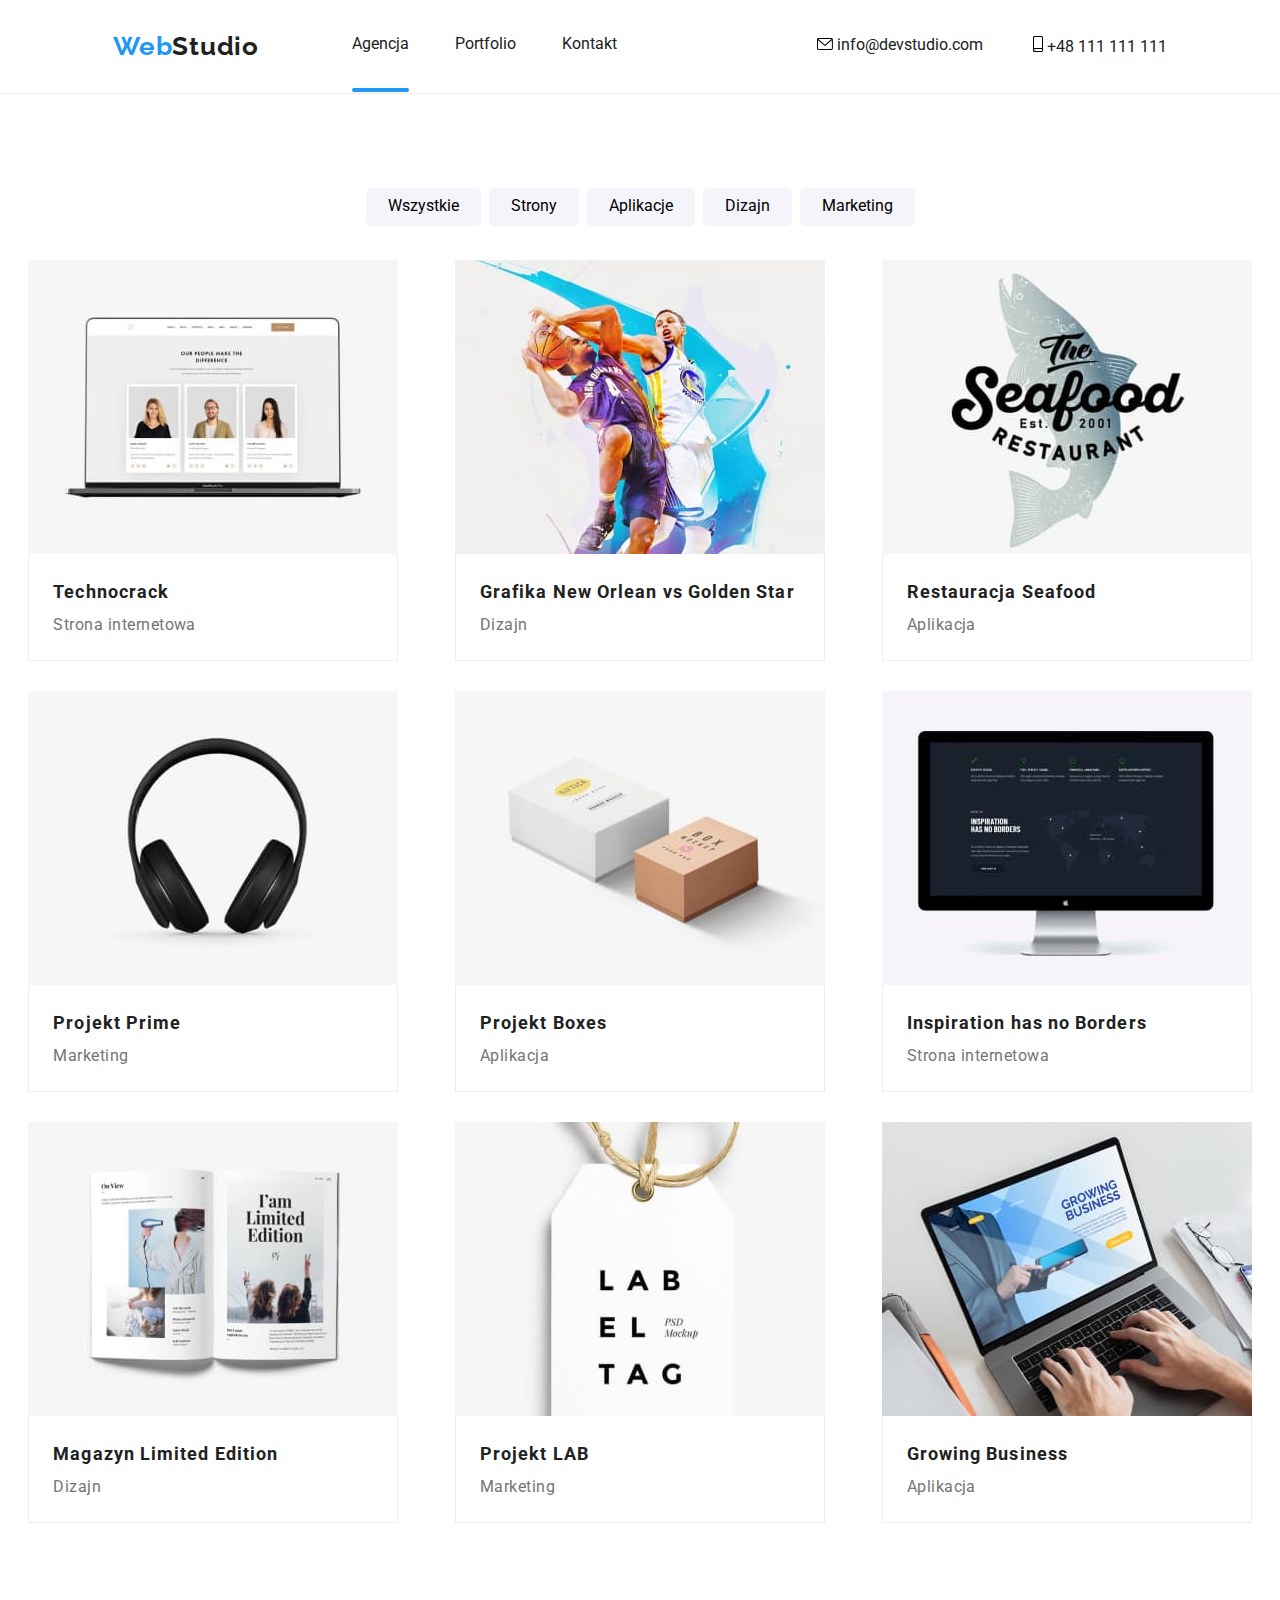
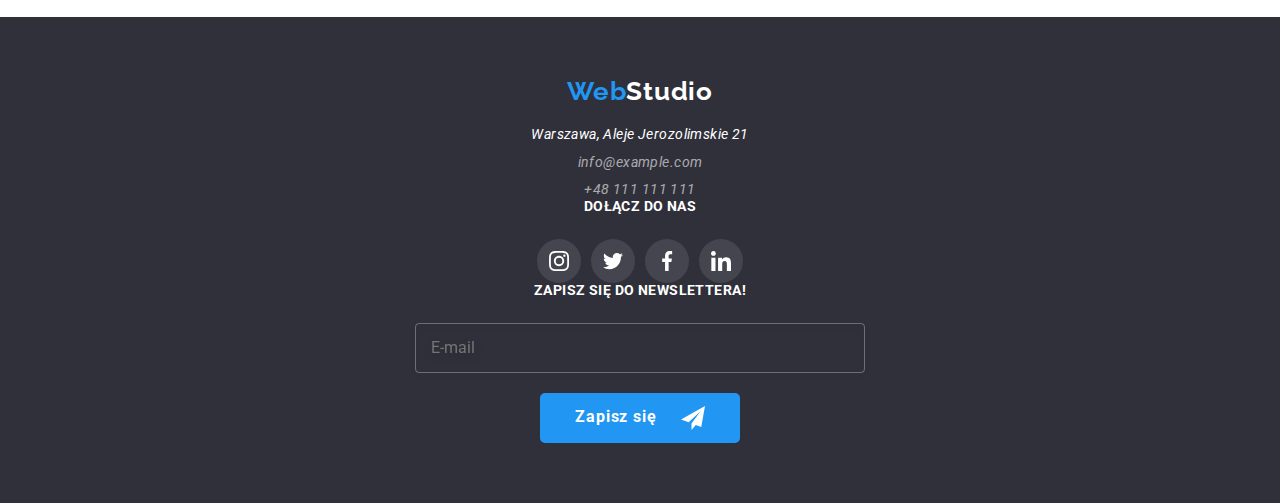
==== portfolio.html @ 055e0a2e "1" ====
<!DOCTYPE html>
<html lang="en">
  <head>
    <meta charset="UTF-8" />
    <meta http-equiv="X-UA-Compatible" content="IE=edge" />
    <meta name="viewport" content="width=device-width, initial-scale=1.0" />
    <title>Studio</title>
    <link
      rel="stylesheet"
      href="https://cdnjs.cloudflare.com/ajax/libs/modern-normalize/1.0.0/modern-normalize.min.css"
    />
    <link rel="stylesheet" href="css/main.min.css" />
    <link rel="preconnect" href="https://fonts.googleapis.com" />
    <link rel="preconnect" href="https://fonts.gstatic.com" crossorigin />
    <link
      href="https://fonts.googleapis.com/css2?family=Raleway:wght@700&family=Roboto:wght@400;500;700;900&display=swap"
      rel="stylesheet"
    />
  </head>

  <body class="body">
    <header class="header header--border">
      <div class="header__div">
        <div class="header__logo-div">
          <a href="index.html" class="logo">
            <span class="logo--blue">Web</span><span class="logo--black">Studio</span></a
          >
        </div>
        <svg alt="mobile menu" class="header__menu menu--hover">
          <use href="./images/icons.svg#icon-menu"></use>
        </svg>
        <nav class="nav-header">
          <ul class="nav-header__list list">
            <li class="nav-header__list-point">
              <a href="index.html" class="link--hover link active">Agencja</a>
            </li>
            <li class="nav-header__list-point">
              <a href="portfolio.html" class="link--hover link active--choose">Portfolio</a>
            </li>
            <li class="nav-header__list-point">
              <a href="#kontakt" class="link--hover link active--choose">Kontakt</a>
            </li>
          </ul>
        </nav>
        <ul class="header__contact list">
          <li>
            <a href="mailto:info@devstudio.com" class="link--hover link header__mail"
              ><svg class="header__mail-svg" alt="mail icon">
                <use href="./images/icons.svg#icon-mail"></use>
              </svg>
              info@devstudio.com</a
            >
          </li>

          <li>
            <a href="tel:+48111111111" class="link--hover link header__tel"
              ><svg class="header__tel-svg" alt="phone icon">
                <use href="./images/icons.svg#icon-phone"></use>
              </svg>
              +48 111 111 111</a
            >
          </li>
        </ul>
      </div>
    </header>

    <main class="main">
      <section class="section container portfolio">
        <ul class="portfolio__buttons list">
          <li class="portfolio__buttons-list">
            <button type="button" class="portfolio__btn link btn-all">Wszystkie</button>
          </li>
          <li class="portfolio__buttons-list">
            <button type="button" class="portfolio__btn link btn-pages">Strony</button>
          </li>
          <li class="portfolio__buttons-list">
            <button type="button" class="portfolio__btn link btn-app">Aplikacje</button>
          </li>
          <li class="portfolio__buttons-list">
            <button type="button" class="portfolio__btn link btn-design">Dizajn</button>
          </li>
          <li class="portfolio__buttons-list">
            <button type="button" class="portfolio__btn link btn-marketing">Marketing</button>
          </li>
        </ul>

        <ul class="product list">
          <li class="product__list">
            <figure class="product__fig">
              <ul class="product__fig-list list">
                <li>
                  <div class="hidden-box">
                    <img
                      src="images/portfolio/mockup.jpg"
                      alt="mockup strony internetowej"
                      width="370"
                      height="294"
                    />
                    <p class="overlay">
                      Technocrack jest popularną platformą wykorzystywaną do rozpowszechniania
                      koronawirusa. Firmy wykorzystują tę platformę do celów szpiegowskich i ataków
                      na niezabezpieczone serwery konkurencji
                    </p>
                  </div>
                </li>

                <figcaption class="product__figcap">
                  <li class="product__img-title">
                    <h3 class="product__title">Technocrack</h3>
                  </li>
                  <li class="product__img-text">Strona internetowa</li>
                </figcaption>
              </ul>
            </figure>
          </li>
          <li class="product__list">
            <figure class="product__fig">
              <ul class="product__fig-list list">
                <li>
                  <div class="hidden-box">
                    <img
                      src="images/portfolio/basketball.jpg"
                      alt="dwóch zawodników grających w koszykówkę"
                      width="370"
                      height="294"
                    />
                    <p class="overlay">
                      Technocrack jest popularną platformą wykorzystywaną do rozpowszechniania
                      koronawirusa. Firmy wykorzystują tę platformę do celów szpiegowskich i ataków
                      na niezabezpieczone serwery konkurencji
                    </p>
                  </div>
                </li>
                <figcaption class="product__figcap">
                  <li class="product__img-title">
                    <h3 class="product__title">Grafika New Orlean vs Golden Star</h3>
                  </li>
                  <li class="product__img-text">Dizajn</li>
                </figcaption>
              </ul>
            </figure>
          </li>
          <li class="product__list">
            <figure class="product__fig">
              <ul class="product__fig-list list">
                <li>
                  <div class="hidden-box">
                    <img
                      src="images/portfolio/seafood.jpg"
                      alt="logo aplikacji seafood"
                      width="370"
                      height="294"
                    />
                    <p class="overlay">
                      Technocrack jest popularną platformą wykorzystywaną do rozpowszechniania
                      koronawirusa. Firmy wykorzystują tę platformę do celów szpiegowskich i ataków
                      na niezabezpieczone serwery konkurencji
                    </p>
                  </div>
                </li>
                <figcaption class="product__figcap">
                  <li class="product__img-title">
                    <h3 class="product__title">Restauracja Seafood</h3>
                  </li>
                  <li class="product__img-text">Aplikacja</li>
                </figcaption>
              </ul>
            </figure>
          </li>
          <li class="product__list">
            <figure class="product__fig">
              <ul class="product__fig-list list">
                <li>
                  <div class="hidden-box">
                    <img
                      src="images/portfolio/hedphones.jpg"
                      alt="słuchawki nauszne"
                      width="370"
                      height="294"
                    />
                    <p class="overlay">
                      Technocrack jest popularną platformą wykorzystywaną do rozpowszechniania
                      koronawirusa. Firmy wykorzystują tę platformę do celów szpiegowskich i ataków
                      na niezabezpieczone serwery konkurencji
                    </p>
                  </div>
                </li>
                <figcaption class="product__figcap">
                  <li class="product__img-title">
                    <h3 class="product__title">Projekt Prime</h3>
                  </li>
                  <li class="product__img-text">Marketing</li>
                </figcaption>
              </ul>
            </figure>
          </li>
          <li class="product__list">
            <figure class="product__fig">
              <ul class="product__fig-list list">
                <li>
                  <div class="hidden-box">
                    <img
                      src="images/portfolio/boxes.jpg"
                      alt="dwa pudełka"
                      width="370"
                      height="294"
                    />
                    <p class="overlay">
                      Technocrack jest popularną platformą wykorzystywaną do rozpowszechniania
                      koronawirusa. Firmy wykorzystują tę platformę do celów szpiegowskich i ataków
                      na niezabezpieczone serwery konkurencji
                    </p>
                  </div>
                </li>
                <figcaption class="product__figcap">
                  <li class="product__img-title">
                    <h3 class="product__title">Projekt Boxes</h3>
                  </li>
                  <li class="product__img-text">Aplikacja</li>
                </figcaption>
              </ul>
            </figure>
          </li>
          <li class="product__list">
            <figure class="product__fig">
              <ul class="product__fig-list list">
                <li>
                  <div class="hidden-box">
                    <img src="images/portfolio/screen.jpg" alt="monitor" width="370" height="294" />
                    <p class="overlay">
                      Technocrack jest popularną platformą wykorzystywaną do rozpowszechniania
                      koronawirusa. Firmy wykorzystują tę platformę do celów szpiegowskich i ataków
                      na niezabezpieczone serwery konkurencji
                    </p>
                  </div>
                </li>
                <figcaption class="product__figcap">
                  <li class="product__img-title">
                    <h3 class="product__title">Inspiration has no Borders</h3>
                  </li>
                  <li class="product__img-text">Strona internetowa</li>
                </figcaption>
              </ul>
            </figure>
          </li>
          <li class="product__list">
            <figure class="product__fig">
              <ul class="product__fig-list list">
                <li>
                  <div class="hidden-box">
                    <img
                      src="images/portfolio/paper.jpg"
                      alt="otwarta kolorowa gazeta"
                      width="370"
                      height="294"
                    />
                    <p class="overlay">
                      Technocrack jest popularną platformą wykorzystywaną do rozpowszechniania
                      koronawirusa. Firmy wykorzystują tę platformę do celów szpiegowskich i ataków
                      na niezabezpieczone serwery konkurencji
                    </p>
                  </div>
                </li>
                <figcaption class="product__figcap">
                  <li class="product__img-title">
                    <h3 class="product__title">Magazyn Limited Edition</h3>
                  </li>
                  <li class="product__img-text">Dizajn</li>
                </figcaption>
              </ul>
            </figure>
          </li>
          <li class="product__list">
            <figure class="product__fig">
              <ul class="product__fig-list list">
                <li class="product__img-title">
                  <div class="hidden-box">
                    <img
                      src="images/portfolio/label.jpg"
                      alt="metka luksusowej odzieży"
                      width="370"
                      height="294"
                    />
                    <p class="overlay">
                      Technocrack jest popularną platformą wykorzystywaną do rozpowszechniania
                      koronawirusa. Firmy wykorzystują tę platformę do celów szpiegowskich i ataków
                      na niezabezpieczone serwery konkurencji
                    </p>
                  </div>
                </li>
                <figcaption class="product__figcap">
                  <li class="product__img-title">
                    <h3 class="product__title">Projekt LAB</h3>
                  </li>
                  <li class="product__img-text">Marketing</li>
                </figcaption>
              </ul>
            </figure>
          </li>
          <li class="product__list">
            <figure class="product__fig">
              <ul class="product__fig-list list">
                <li>
                  <div class="hidden-box">
                    <img
                      src="images/portfolio/laptop.jpg"
                      alt="działający laptop"
                      width="370"
                      height="294"
                    />
                    <p class="overlay">
                      Technocrack jest popularną platformą wykorzystywaną do rozpowszechniania
                      koronawirusa. Firmy wykorzystują tę platformę do celów szpiegowskich i ataków
                      na niezabezpieczone serwery konkurencji
                    </p>
                  </div>
                </li>
                <figcaption class="product__figcap">
                  <li class="product__img-title">
                    <h3 class="product__title">Growing Business</h3>
                  </li>
                  <li class="product__img-text">Aplikacja</li>
                </figcaption>
              </ul>
            </figure>
          </li>
        </ul>
      </section>
    </main>
    <footer class="footer">
      <div class="container">
        <ul class="list footer__flex">
          <li>
            <a href="index.html" class="logo"
              ><span class="logo--blue">Web</span><span class="logo--white">Studio</span></a
            >

            <address class="address">
              <ul class="address__list list">
                <li class="address__list-point">
                  <a
                    href="https://goo.gl/maps/sYoEFAyqpLNGCCFF7"
                    class="address--color-main address--font link--hover link"
                    >Warszawa, Aleje Jerozolimskie 21</a
                  >
                </li>
                <li class="address__list-point">
                  <a
                    href="mailto:info@example.com"
                    class="address--color-second address--font link--hover link"
                    >info@example.com</a
                  >
                </li>
                <li class="address__list-point">
                  <a
                    href="tel:+48111111111"
                    class="address--color-second address--font link--hover link"
                    >+48 111 111 111</a
                  >
                </li>
              </ul>
            </address>
          </li>
          <li>
            <div class="footer__social-media">
              <h3 class="footer--headers">Dołącz do nas</h3>
              <ul class="footer-social list">
                <li clas="footer-social__list link">
                  <a class="social-link social-link--footer" href="#">
                    <svg class="social-link__icon" alt="Instagram icon" width="20" height="20">
                      <use href="./images/icons.svg#icon-instagram"></use>
                    </svg>
                  </a>
                </li>
                <li clas="footer-social__list link">
                  <a class="social-link social-link--footer" href="#">
                    <svg class="social-link__icon" alt="Twitter icon" width="20" height="20">
                      <use href="./images/icons.svg#icon-twitter"></use>
                    </svg>
                  </a>
                </li>
                <li clas="footer-social__list link">
                  <a class="social-link social-link--footer" href="#">
                    <svg class="social-link__icon" alt="Facebook icon" width="20" height="20">
                      <use href="./images/icons.svg#icon-facebook"></use>
                    </svg>
                  </a>
                </li>
                <li clas="footer-social__list link">
                  <a class="social-link social-link--footer" href="#">
                    <svg class="social-link__icon" alt="LinkedIn icon" width="20" height="20">
                      <use href="./images/icons.svg#icon-linkedin"></use>
                    </svg>
                  </a>
                </li>
              </ul>
            </div>
          </li>
          <li class="footer__form">
            <h2 class="footer--headers">Zapisz się do newslettera!</h2>
            <form action="#" class="footer-form">
              <span class="footer-form__span">
                <label for=""
                  ><input
                    type="text"
                    class="footer-form__textbox"
                    name="email"
                    placeholder="E-mail"
                /></label>
                <button type="submit" class="btn-primary btn-primary--form">
                  Zapisz się
                  <svg class="footer-form__svg">
                    <use href="./images/icons.svg#icon-plane"></use>
                  </svg>
                </button>
              </span>
            </form>
          </li>
        </ul>
      </div>
    </footer>
  </body>
</html>
---- css/main.min.css ----
.visually-hidden{-moz-appearance:none;-webkit-appearance:none;appearance:none}.social-link{display:flex;align-items:center;justify-content:center;width:44px;height:44px;border-radius:50%;transition-property:background;transition-duration:250ms;transition-timing-function:cubic-bezier(0.4, 0, 0.2, 1);transition-delay:0}.social-link--footer:hover,.social-link--footer:focus{background:var(--main-color);transform:background}.social-link--footer{background:rgba(255,255,255,0.1);fill:var(--transparent-fill)}.backdrop{position:fixed;background-color:rgba(0,0,0,0.2);left:0;top:0;width:100%;height:100%;transition:opacity 250ms cubic-bezier(0.4, 0, 0.2, 1)}.is-hidden{opacity:0;pointer-events:none}.backdrop-menu{display:flex;flex-direction:column;justify-content:space-between;z-index:1;position:fixed;left:0;top:0;width:100%;height:100%;background-color:var(--transparent-fill);padding:48px 40px;padding-right:17.291vw;transition:opacity 250ms cubic-bezier(0.4, 0, 0.2, 1)}.modal{position:absolute;background-color:var(--transparent-fill);box-shadow:0px 1px 3px rgba(0,0,0,0.12),0px 1px 1px rgba(0,0,0,0.14),0px 2px 1px rgba(0,0,0,0.2);border-radius:4px;width:528px;min-height:581px;top:50%;left:50%;transform:translate(-50%, -50%);padding:40px}.modal--title{font-weight:700;font-size:20px;line-height:1.15;text-align:center;letter-spacing:0.03em;color:var(--secondary-color);margin-bottom:12px}.form{margin-top:12px}.form__input{font-size:12px;line-height:1.167;letter-spacing:0.01em;color:var(--background-color);margin-bottom:10px}.form__input-last{font-size:12px;line-height:1.167;letter-spacing:0.01em;color:var(--background-color)}.form__input-bar{display:block;position:relative;margin-top:4px;margin-bottom:10px;height:40px}.form__input-area{width:100%;height:40px;padding-left:35px;border:1px solid rgba(33,33,33,0.2);border-radius:4px;transition:border-color 250ms cubic-bezier(0.4, 0, 0.2, 1)}.form__svg{position:absolute;left:12px;top:50%;transform:translateY(-50%);transition:fill 250ms cubic-bezier(0.4, 0, 0.2, 1);fill:var(--secondary-color)}.form__textarea{display:block;position:relative;margin-top:4px;margin-bottom:10px}.form__textarea-bar{resize:none;width:100%;height:120px;border:1px solid rgba(33,33,33,0.2);border-radius:4px;transition:border-color 250ms cubic-bezier(0.4, 0, 0.2, 1);padding:12px 16px;color:var(--secondary-color)}.form__textarea-bar:placeholder-shown{font-size:12px;line-height:1.167;letter-spacing:0.01em;color:rgba(117,117,117,0.5)}.form__input-area:focus,.form__textarea-bar:focus{border-color:var(--main-color);outline:none}.form__input-area:focus+.form__svg{fill:var(--main-color)}.form__policy-link{display:inline-block;margin-left:3px;margin-right:3px;color:var(--main-color)}.form__policy-text::before{display:inline-block;content:"";background-image:url("data:image/svg+xml;charset=utf8,%3Csvg width='16' height='16' viewBox='0 0 16 16' fill='none' xmlns='http://www.w3.org/2000/svg'%3E%3Cpath d='M14.2222 1.66667V13.3333H1.77778V1.66667H14.2222ZM14.2222 0H1.77778C0.8 0 0 0.75 0 1.66667V13.3333C0 14.25 0.8 15 1.77778 15H14.2222C15.2 15 16 14.25 16 13.3333V1.66667C16 0.75 15.2 0 14.2222 0Z' fill='%23212121'/%3E%3C/svg%3E");width:16px;height:16px;margin-right:8px;transition:opacity 250ms cubic-bezier(0.4, 0, 0.2, 1);opacity:0.85}.form__policy-check:checked+.form__policy-text::before{background-image:url("data:image/svg+xml;charset=utf8,%3Csvg width='16' height='16' viewBox='0 0 16 16' fill='none' xmlns='http://www.w3.org/2000/svg'%3E%3Crect width='16' height='16' rx='2' fill='%232196F3'/%3E%3Cpath d='M3.95703 7.75166L3.88825 7.68604L3.81923 7.75141L2.93123 8.59258L2.85486 8.66492L2.93097 8.73753L6.42671 12.0724L6.49574 12.1382L6.56476 12.0724L14.069 4.91352L14.1449 4.84116L14.069 4.76881L13.1873 3.92764L13.1183 3.86183L13.0493 3.92761L6.49577 10.1735L3.95703 7.75166Z' fill='white' stroke='white' stroke-width='0.2'/%3E%3C/svg%3E");opacity:1}.form__policy-text{display:flex;justify-content:center;align-items:center;font-size:14px;line-height:1.71;letter-spacing:0.03em;color:var(--background-color);margin-bottom:30px}.btn-primary{width:200px;height:50px;background-color:var(--main-color);font-weight:700;font-size:16px;letter-spacing:0.06em;cursor:pointer;color:var(--transparent-fill);border-radius:5px;border:none;display:block}.btn-primary--submit{margin:0 auto}.btn-primary--form{display:flex;align-items:center;justify-content:center}.btn-primary:hover,.btn-primary:focus{background-color:#0286f1}.portfolio__btn{height:38px;background-color:var(--btn-background);border-radius:5px;cursor:pointer;border:none;padding:6px 22px;transition-property:color, background-color, box-shadow;transition-duration:250ms;transition-timing-function:cubic-bezier(0.4, 0, 0.2, 1);transition-delay:0}.portfolio__btn:hover,.portfolio__btn:focus{background-color:var(--main-color);color:var(--transparent-fill);box-shadow:0px 3px 1px rgba(0,0,0,0.1),0px 1px 2px rgba(0,0,0,0.08),0px 2px 2px rgba(0,0,0,0.12);font-weight:bold;transform:color, background-color, box-shadow}.close-btn{position:absolute;width:30px;height:30px;padding:5px;top:8px;right:8px;border:1px solid rgba(0,0,0,0.1);border-radius:50%;cursor:pointer;background-color:var(--transparent-fill)}.portfolio__buttons{display:flex;justify-content:center;align-items:center;padding-bottom:34px}.portfolio__buttons-list:not(:last-child){margin-right:8px}:root{--main-color: #2196f3;--secondary-color: #212121;--background-color: #757575;--footer-background: #2f303a;--transparent-fill: #ffffff;--btn-background: #f5f4fa;--portfolio-frames: #eeeeee;--header-border: #ECECEC;--svg-color: #afb1b8;--gradient: rgba(47, 48, 58, 0.4);--logo-font: 'Raleway';--body-font: 'Roboto'}body{font-family:var(--body-font);font-style:normal;color:var(--background-color);max-width:1600;margin:0 auto}h1,h2,h3,h4,h5,h6,ul,ol,p{margin:0;padding:0}img{display:block;max-width:100%;height:auto}.list{list-style:none}.container{width:100%;padding:0px 15px;margin-right:auto;margin-left:auto}@media screen and (min-width: 480px) and (max-width: 768px){.container{min-width:480px}.section{padding:60px 0px}}@media screen and (min-width: 768px){.container{min-width:768px}}@media screen and (min-width: 1200px){.container{min-width:1200px;padding:0px 215px}.section{padding:94px 0px}}.logo{text-decoration:none}.logo--blue,.logo--black,.logo--white{font-family:var(--logo-font);font-weight:700;font-size:24px;line-height:1.1;letter-spacing:0.03em}.logo--blue{color:var(--main-color)}.logo--black{color:var(--secondary-color)}.logo--white{color:var(--transparent-fill)}@media screen and (min-width: 1200px){.logo{text-decoration:none}.logo--blue,.logo--black,.logo--white{font-size:26px}}.header{padding:0 15px}.header__div{display:flex;align-items:center;justify-content:space-between;padding:16px 0}.header__menu{display:block;width:40px;height:40px}.header--border{border-bottom:1px solid var(--header-border)}.header__mail,.header__tel,.header__contact{display:none}.header .nav-header{display:none}.header .menu--hover{text-decoration:none;color:var(--secondary-color);transition-property:color, fill;transition-duration:250ms;transition-timing-function:cubic-bezier(0.4, 0, 0.2, 1);transition-delay:0;cursor:pointer}.header .menu--hover:hover,.header .menu--hover:focus{color:var(--main-color);transform:color;fill:var(--main-color)}@media screen and (min-width: 768px) and (max-width: 1200px){.header__div{padding:26px 0;justify-content:start}.header__menu{display:none}.header__logo-div{margin-right:83px}.header__mail{margin-bottom:10px}.header__mail,.header__tel{display:unset;font-size:12px;line-height:1;letter-spacing:0.02em;margin:0 auto}.header__mail-svg{width:14px;height:10px;margin-right:8px}.header__tel-svg{width:10px;height:14px;margin-right:8px}.header__contact{display:flex;flex-direction:column;color:var(--background-color);margin-left:101px}.header .nav-header{display:unset}.header .nav-header__list{display:flex;align-items:center;justify-content:start}.header .nav-header__list-point:not(:last-child){margin-right:60px}.header .link--hover{text-decoration:none;color:var(--secondary-color);transition-property:color, fill;transition-duration:250ms;transition-timing-function:cubic-bezier(0.4, 0, 0.2, 1);transition-delay:0}.header .link--hover:hover,.header .link--hover:focus{color:var(--main-color);transform:color;fill:var(--main-color)}.header .active::after{content:"";display:block;border-bottom:4px solid var(--main-color);border-radius:2px;transform:translateY(39px)}.header .active--choose::after{content:"";display:block;border-bottom:4px solid transparent;border-radius:2px;transform:scaleX(0) translateY(39px);transform-origin:right;transition:transform 150ms ease-in}.header .active--choose:hover::after,.header .active--choose:focus::after{content:"";display:block;border-bottom:4px solid var(--main-color);border-radius:2px;transform:scaleX(1) translateY(39px);transform-origin:left}}@media screen and (min-width: 1200px){.header{display:flex;justify-content:center}.header__div{display:flex;align-items:center;justify-content:center;padding:32px 0}.header__menu{display:none}.header__contact{display:flex;margin-right:auto;margin-left:200px}.header__mail,.header__tel{display:unset}.header__mail-svg{width:16px;height:12px}.header__tel-svg{width:10px;height:16px}.header__logo-div{margin-right:93px}.header__mail{margin-left:auto;margin-right:50px}.header .nav-header{display:unset}.header .nav-header__list{display:flex;align-items:center}.header .nav-header__list-point:not(:last-child){margin-right:46px}.header .link--hover{text-decoration:none;color:var(--secondary-color);transition-property:color, fill;transition-duration:250ms;transition-timing-function:cubic-bezier(0.4, 0, 0.2, 1);transition-delay:0}.header .link--hover:hover,.header .link--hover:focus{color:var(--main-color);transform:color;fill:var(--main-color)}.header .active::after{content:"";display:block;border-bottom:4px solid var(--main-color);border-radius:2px;transform:translateY(35px)}.header .active--choose::after{content:"";display:block;border-bottom:4px solid transparent;border-radius:2px;transform:scaleX(0) translateY(35px);transform-origin:right;transition:transform 150ms ease-in}.header .active--choose:hover::after,.header .active--choose:focus::after{content:"";display:block;border-bottom:4px solid var(--main-color);border-radius:2px;transform:scaleX(1) translateY(35px);transform-origin:left}}.footer{background-color:var(--footer-background);padding:60px 0}.footer__flex{display:flex;flex-direction:column;justify-content:center;align-items:center}.footer .logo{display:flex;justify-content:center}.footer__social-media{display:flex;justify-content:center;flex-direction:column;width:206px;height:80px;text-align:center}.footer--headers{font-size:14px;line-height:1.71;letter-spacing:0.03em;text-transform:uppercase;color:var(--transparent-fill);margin-bottom:20px;font-weight:700}.footer-social{display:flex;align-items:center;justify-content:space-between;height:44px}.footer__form{display:flex;flex-direction:column;justify-content:center;align-items:center;text-align:center}.footer__flex-item{margin-bottom:60px}.footer-form__span{display:flex;flex-direction:column;justify-content:center;align-items:center}.footer-form .btn-primary{margin-top:20px}.footer-form__textbox{display:block;width:450px;height:50px;background-color:transparent;border:1px solid rgba(255,255,255,0.3);box-sizing:border-box;filter:drop-shadow(0px 4px 4px rgba(0,0,0,0.15));border-radius:4px;padding:16px 15px;color:var(--transparent-fill)}.footer-form__svg{width:24px;height:24px;margin-left:24px}.address{text-align:center}.address--font{font-weight:400;font-size:14px;line-height:1;letter-spacing:0.03em}.address--color-main{color:var(--transparent-fill)}.address--color-second{color:rgba(255,255,255,0.6)}.address__list-point:not(:last-child){padding-bottom:9px}.address__list-point:first-child{padding-top:20px}.link--hover{text-decoration:none;transition-property:color, fill;transition-duration:250ms;transition-timing-function:cubic-bezier(0.4, 0, 0.2, 1);transition-delay:0}.link--hover:hover,.link--hover:focus{color:var(--main-color);transform:color;fill:var(--main-color)}.main__background{background-image:linear-gradient(var(--gradient), var(--gradient)),url(../images/main/main-mob.jpg);background-size:cover}.main-site{display:flex;justify-content:center;align-items:center;flex-direction:column}.main-site__headline{width:365px;font-weight:900;font-size:26px;line-height:1.61;text-align:center;letter-spacing:0.06em;text-transform:uppercase;color:var(--transparent-fill);padding-top:106px;padding-bottom:30px}.main-site__btn{padding-bottom:106px}.main-description,.about-us__list,.main-crew{display:flex;align-items:center;justify-content:space-evenly;flex-direction:row}.main-headline{font-weight:700;font-size:28px;line-height:1.17;text-align:center;letter-spacing:0.03em;color:var(--secondary-color);padding-bottom:30px}@media screen and (min-device-pixel-ratio: 2) and (min-width: 320px) and (max-width: 767px), screen and (-webkit-min-device-pixel-ratio: 2) and (min-width: 320px) and (max-width: 767px), screen and (min-resolution: 192dpi) and (min-width: 320px) and (max-width: 767px), screen and (min-resolution: 2dppx) and (min-width: 320px) and (max-width: 767px){.main__background{background-image:linear-gradient(var(--gradient), var(--gradient)),url(../images/main/main-mob@2x.jpg);background-size:cover}}.main-description{padding-top:60px;padding-bottom:60px;display:flex;flex-direction:column}.main-description__text{font-size:14px;line-height:1.71;letter-spacing:0.03em}.main-description__pic{display:flex;justify-content:center;align-items:center;background-color:var(--btn-background);padding:25px 100px;margin-bottom:30px;box-shadow:0px 3px 1px rgba(0,0,0,0.01),0px 1px 2px rgba(0,0,0,0.05),0px 2px 2px rgba(0,0,0,0.09)}.main-description__title{font-weight:700;font-size:14px;line-height:1.43;letter-spacing:0.03em;text-transform:uppercase;color:var(--secondary-color);text-align:center}.main-description__list:not(:last-child){margin-bottom:30px}.about-us{display:none}.third-section-bcgd{background-color:var(--btn-background)}.crew__list{display:flex;align-items:center;flex-direction:column}.crew__list-point{border-bottom-left-radius:5px;border-bottom-right-radius:5px;filter:drop-shadow(0px 4px 4px rgba(0,0,0,0.25))}.crew__list-point:not(:last-child){margin-bottom:30px}.social-list{display:flex;align-items:center;justify-content:center}.crew__fig{margin:0px;background-color:var(--transparent-fill);transition:250ms cubic-bezier(0.4, 0, 0.2, 1)}.crew-fig__list-name{font-weight:500;font-size:16px;line-height:1.18;letter-spacing:0.03em;color:var(--secondary-color);padding-top:30px;padding-bottom:10px}.crew-fig__list-tag{font-size:16px;line-height:1.18;letter-spacing:0.03em;padding-bottom:16px;color:var(--background-color)}.crew-fig__list-name,.crew-fig__list-tag{text-align:center}.crew-fig__image{width:450px;height:460px}.crew-fig__list .social-list{padding-bottom:26px}.social-link--crew{fill:var(--svg-color)}.social-link--crew.social-link--crew:hover,.social-link--crew.social-link--crew:focus{background-color:var(--main-color);fill:var(--transparent-fill);transform:fill, background}.clients__list{display:flex;align-items:center;flex-wrap:wrap;flex-basis:calc(100% /2 -30px);margin-right:-30px}.clients__list-point:nth-child(-n+4){margin-bottom:30px}.clients__list-point:nth-child(n+1){margin-right:30px}.clients__list-link{display:flex;justify-content:center;align-items:center;padding:14px 50px;border:1px solid var(--svg-color);border-radius:4px;fill:var(--svg-color);transition-property:fill, border;transition-duration:250ms;transition-timing-function:cubic-bezier(0.4, 0, 0.2, 1);transition-delay:0}.clients__list-link:hover,.clients__list-link:focus{fill:var(--main-color);border:1px solid var(--main-color);transform:fill, border}.product{display:flex;justify-content:space-around;align-items:center;flex-wrap:wrap;flex-basis:calc((100% - 30px) / 3)}.product__title{font-weight:700;font-size:18px;line-height:2;letter-spacing:0.06em;color:var(--secondary-color)}.product__list{transition-property:box-shadow;transition-duration:250ms;transition-timing-function:cubic-bezier(0.4, 0, 0.2, 1);transition-delay:0}.product__list:hover,.product__list:focus{box-shadow:0px 1px 1px rgba(0,0,0,0.12),0px 4px 4px rgba(0,0,0,0.06),1px 4px 6px rgba(0,0,0,0.16);transform:box-shadow}.product__list:nth-child(-n+6){margin-bottom:30px}.product__fig{margin:0}.product__figcap{padding-top:20px;padding-left:24px;border-bottom:1px solid var(--portfolio-frames);border-left:1px solid var(--portfolio-frames);border-right:1px solid var(--portfolio-frames)}.product__img-text{font-size:16px;line-height:1.88;padding-bottom:20px;letter-spacing:0.03em}.hidden-box{position:relative;overflow:hidden}.overlay{position:absolute;top:0;left:0;width:100%;height:100%;transition-property:color,translateY(100%);transition-duration:250ms;transition-timing-function:cubic-bezier(0.4, 0, 0.2, 1);transition-delay:0;background-color:rgba(33,150,243,0.9);transform:translateY(100%);font-size:18px;color:var(--transparent-fill);padding:49px 45px 49px 24px;line-height:1.56;letter-spacing:0.03em}.product__fig:hover .overlay{transform:translateY(0)}
/*# sourceMappingURL=main.min.css.map */
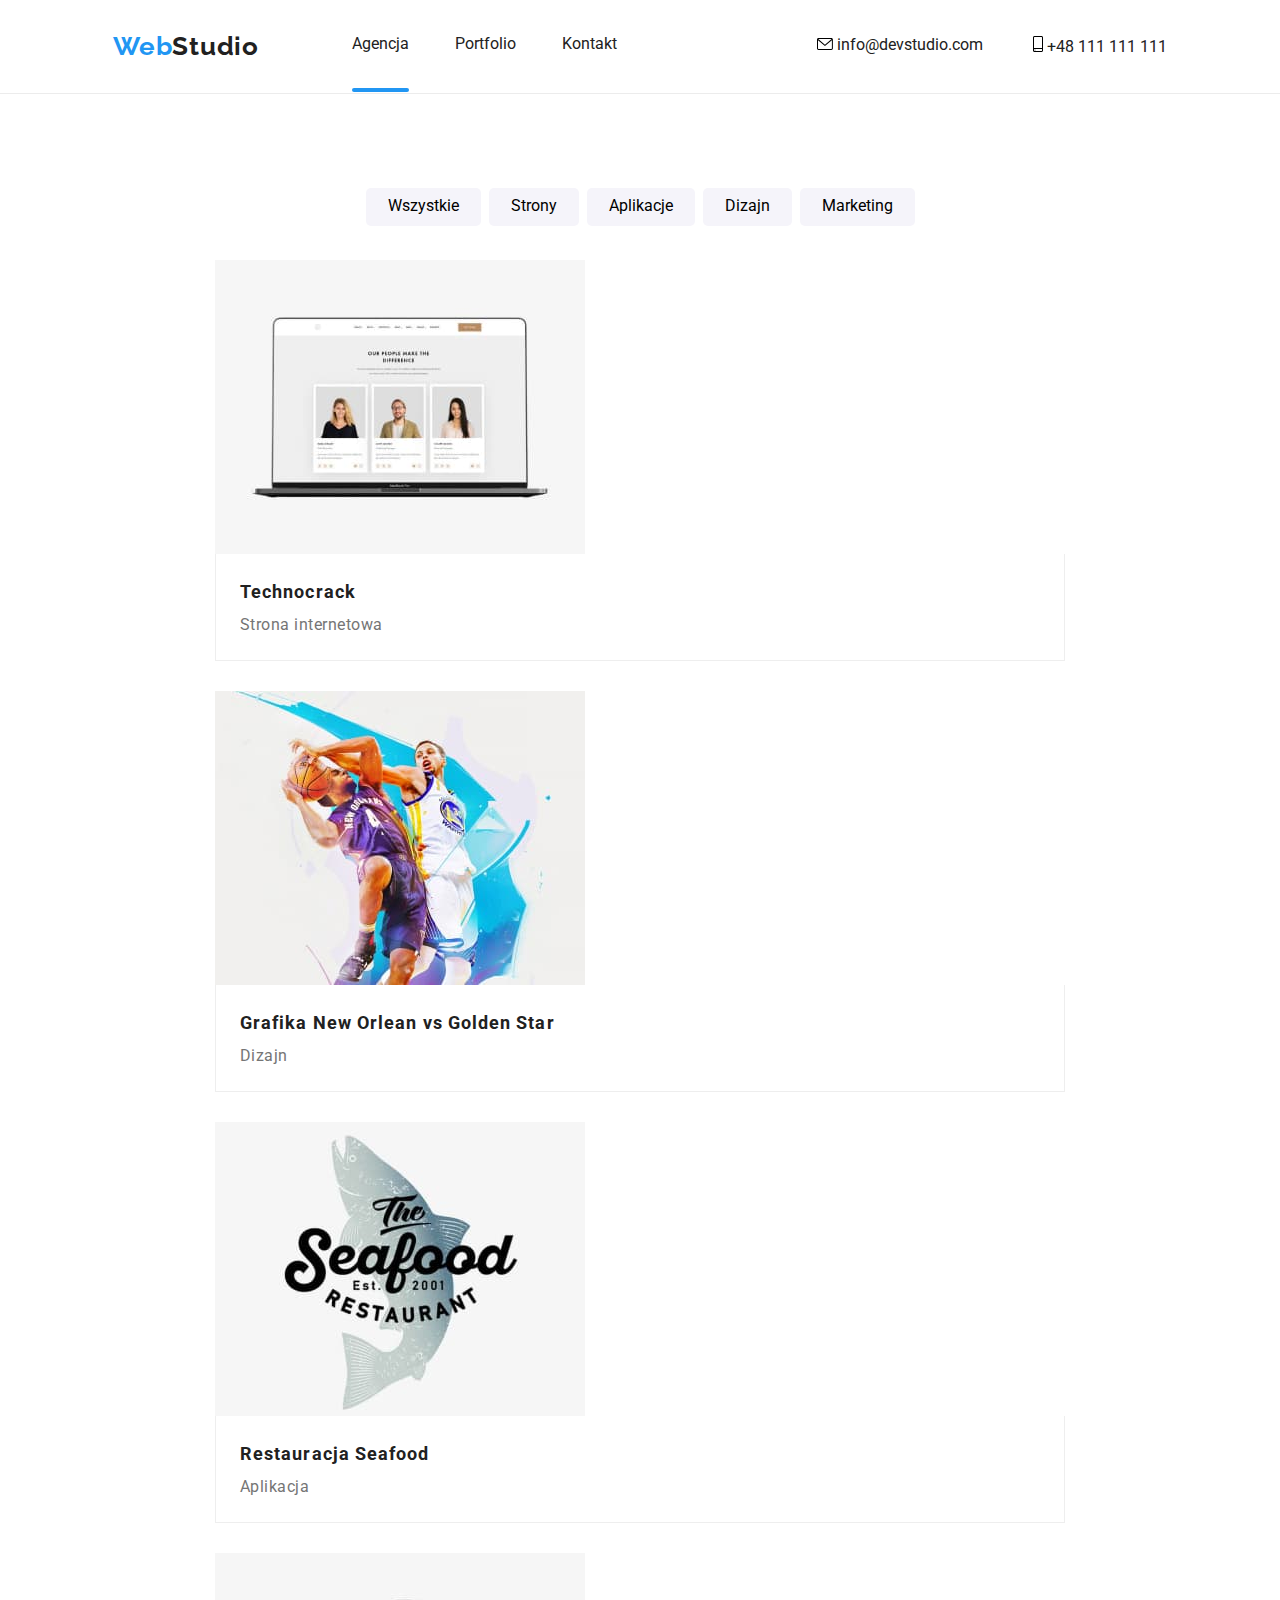
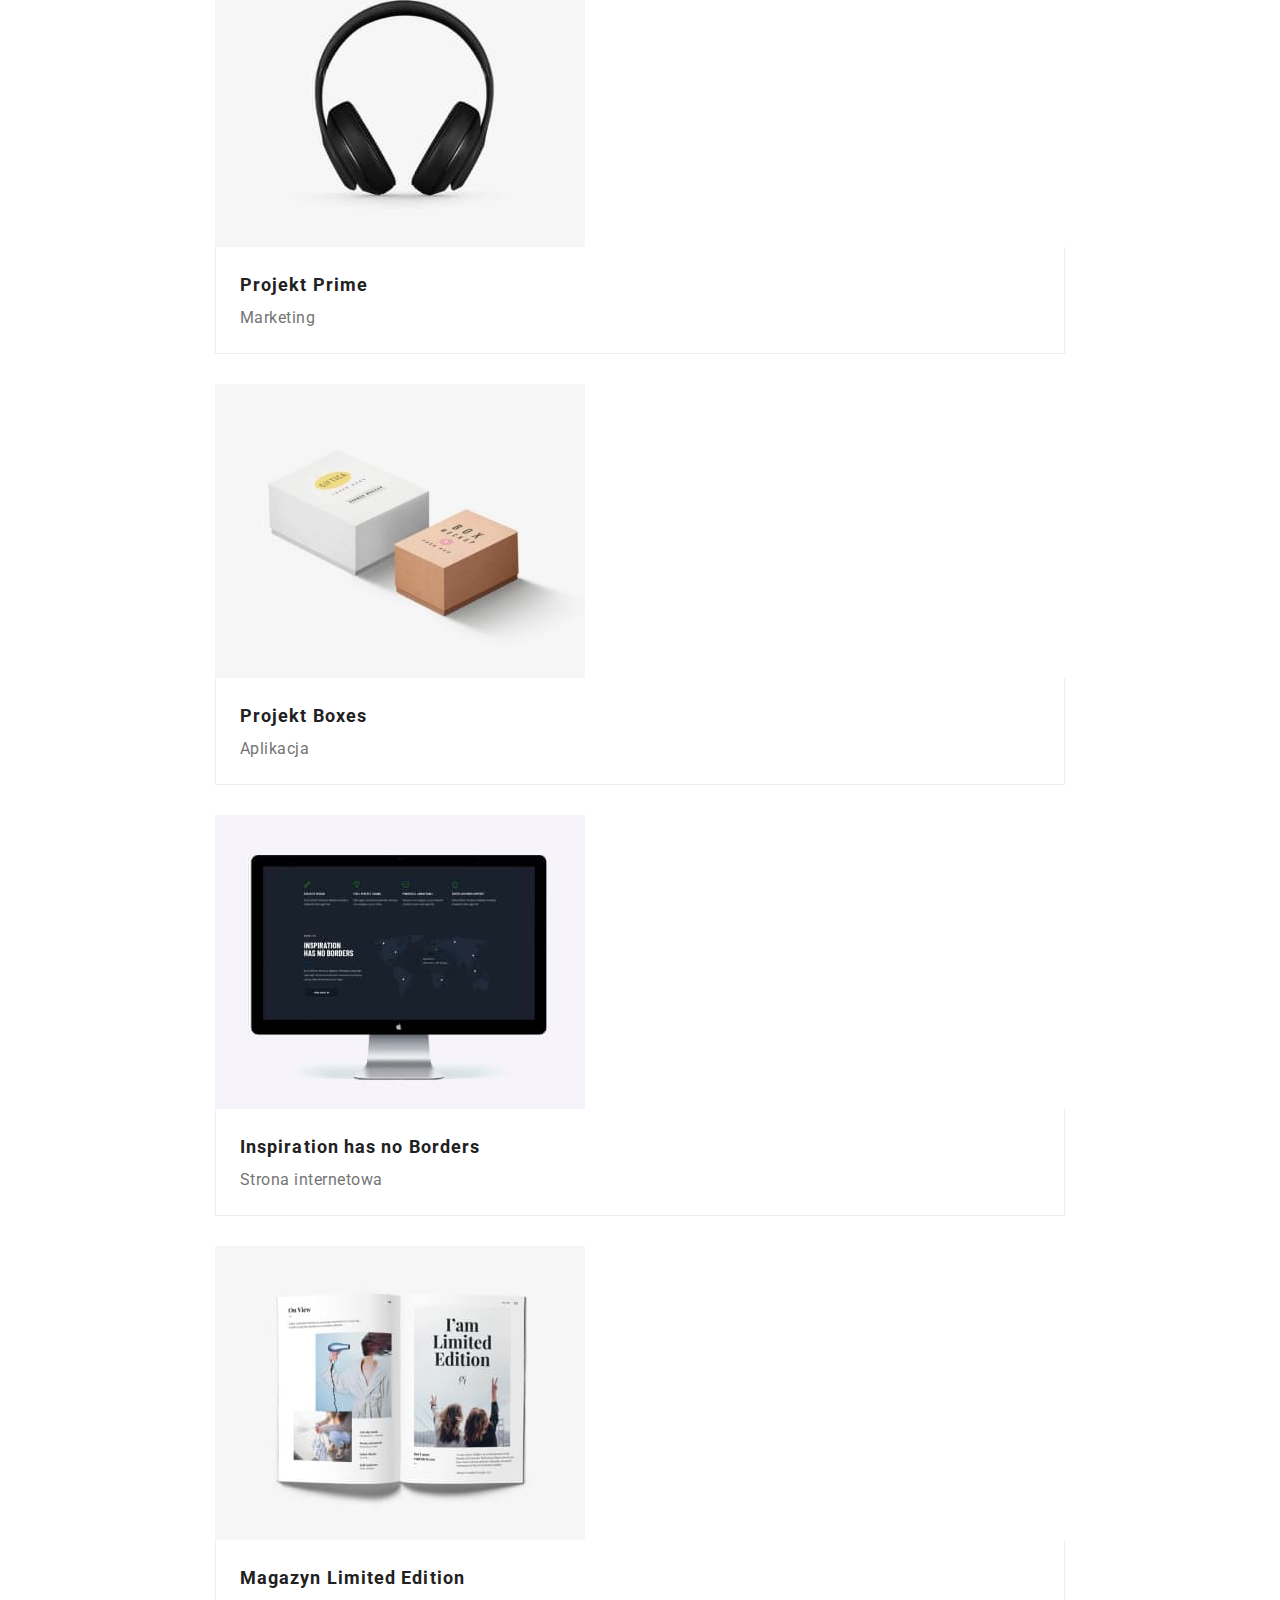
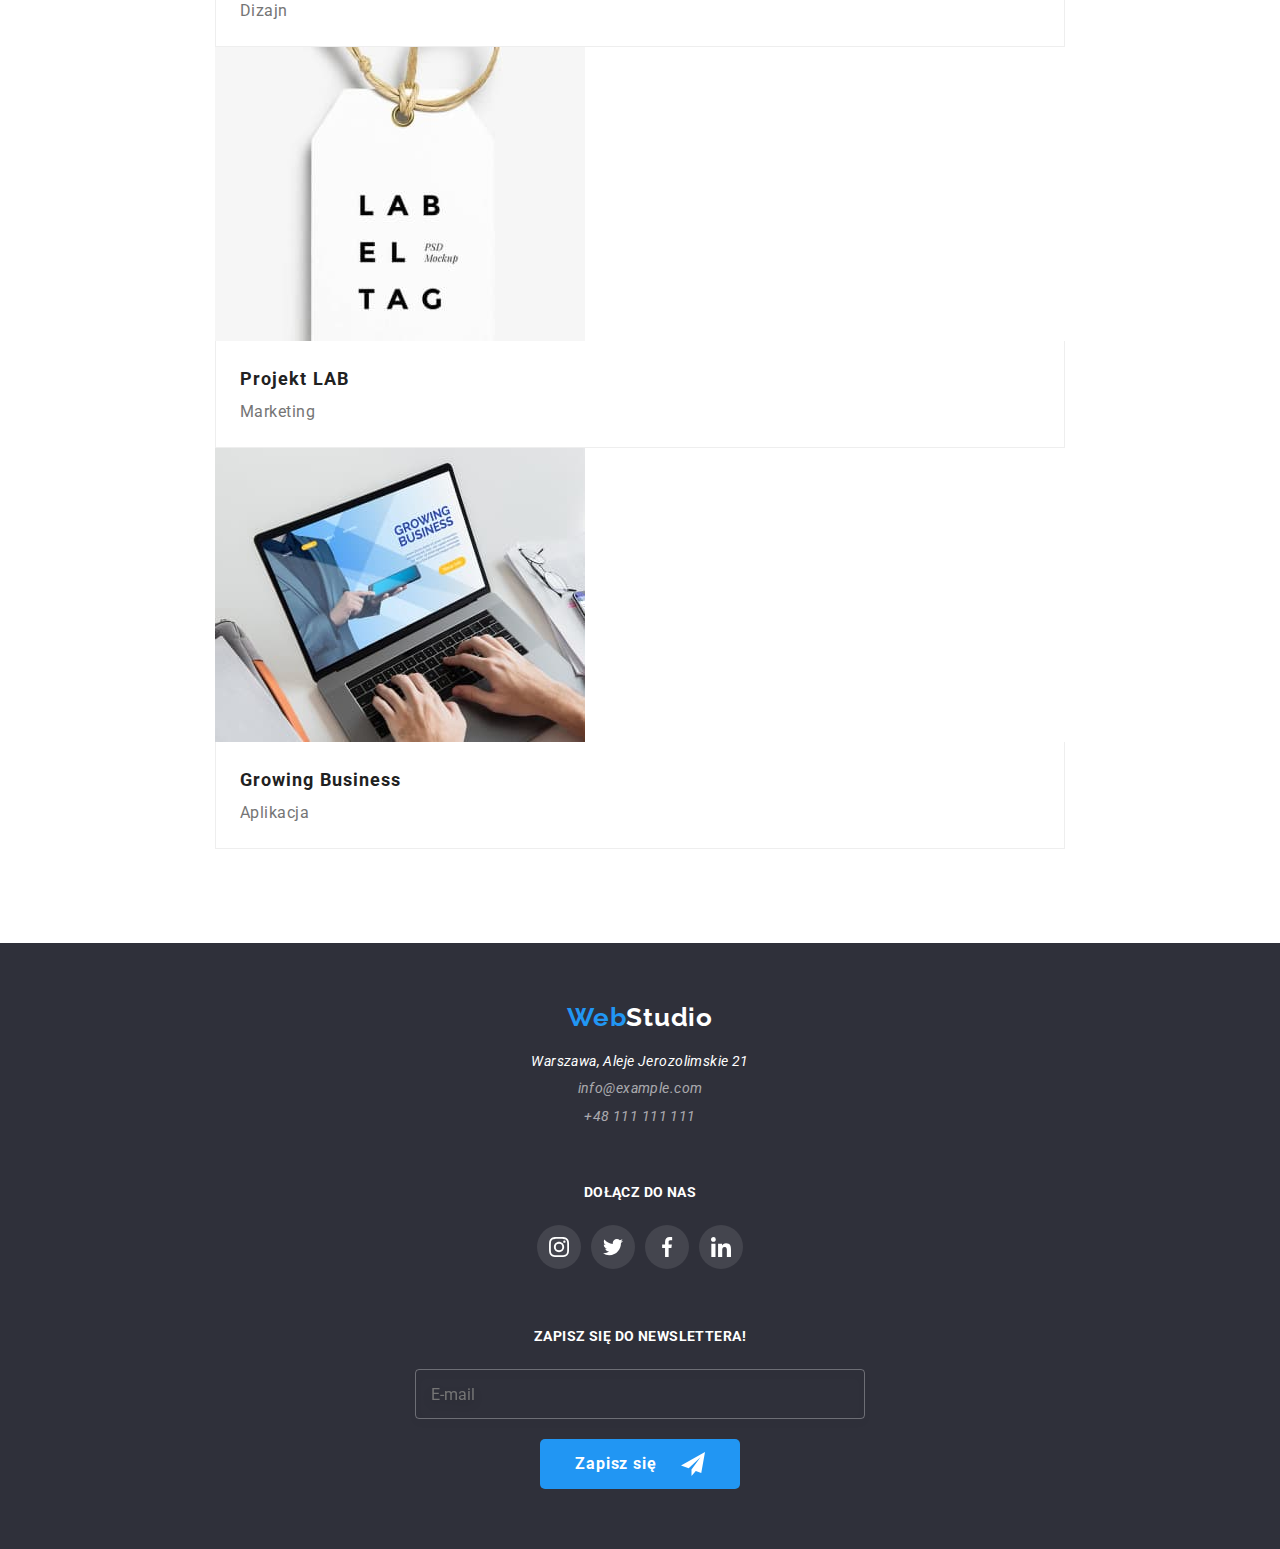
==== commit 91cc4d62: "mobile-done" ====
--- a/portfolio.html
+++ b/portfolio.html
@@ -26,7 +26,7 @@
             <span class="logo--blue">Web</span><span class="logo--black">Studio</span></a
           >
         </div>
-        <svg alt="mobile menu" class="header__menu menu--hover">
+        <svg alt="mobile menu" class="header__menu menu--hover" data-menu-open>
           <use href="./images/icons.svg#icon-menu"></use>
         </svg>
         <nav class="nav-header">
@@ -84,7 +84,7 @@
           </li>
         </ul>
 
-        <ul class="product list">
+        <ul class="product list container">
           <li class="product__list">
             <figure class="product__fig">
               <ul class="product__fig-list list">
@@ -330,7 +330,7 @@
     <footer class="footer">
       <div class="container">
         <ul class="list footer__flex">
-          <li>
+          <li class="footer__flex-item">
             <a href="index.html" class="logo"
               ><span class="logo--blue">Web</span><span class="logo--white">Studio</span></a
             >
@@ -361,7 +361,7 @@
               </ul>
             </address>
           </li>
-          <li>
+          <li class="footer__flex-item">
             <div class="footer__social-media">
               <h3 class="footer--headers">Dołącz do nas</h3>
               <ul class="footer-social list">
@@ -419,5 +419,36 @@
         </ul>
       </div>
     </footer>
+
+    <div class="backdrop-menu is-hidden" data-menu>
+      <svg type="button" class="mobile-close-btn" data-menu-close >
+        <use href="./images/icons.svg#icon-x"></use></button></svg>
+
+        <nav class="mobile-menu">
+            <ul class="mobile-menu__list list">
+              <li class="mobile-menu__list-point">
+                <a href="index.html" class="mobile-menu__link link link--hover">Agencja</a>
+              </li>
+              <li class="mobile-menu__list-point">
+                <a href="portfolio.html" class="mobile-menu__link link link--hover">Portfolio</a>
+              </li>
+              <li class="mobile-menu__list-point"><a href="#kontakt" class="mobile-menu__link link link--hover">Kontakt</a></li>
+            </ul>
+          </nav>
+          <ul class="mobile-menu__contact list">
+            
+          <li class="mobile-menu__contact-list"><a href="tel:+48111111111" class="link mobile-menu__tel">
+            +48 111 111 111</a></li>
+          <li class="mobile-menu__contact-list"><a href="mailto:info@devstudio.com" class="link mobile-menu__mail">
+            info@devstudio.com</a></li></ul>
+          <ul class="mobile-menu__social list">
+            <li class="mobile-menu__social-list"><a href="#" class="mobile-menu__social-link link">Instagram</a></li>
+            <li class="mobile-menu__social-list"><a href="#" class="mobile-menu__social-link link">Twitter</a></li>
+            <li class="mobile-menu__social-list"><a href="#" class="mobile-menu__social-link link">Facebook</a></li>
+            <li class="mobile-menu__social-list"><a href="#" class="mobile-menu__social-link link">Linkedin</a></li>
+          </ul>
+    </div>
+    <script src="./js/menu.js"></script>
+
   </body>
 </html>
--- a/css/main.min.css
+++ b/css/main.min.css
@@ -1,3 +1,3 @@
-.visually-hidden{-moz-appearance:none;-webkit-appearance:none;appearance:none}.social-link{display:flex;align-items:center;justify-content:center;width:44px;height:44px;border-radius:50%;transition-property:background;transition-duration:250ms;transition-timing-function:cubic-bezier(0.4, 0, 0.2, 1);transition-delay:0}.social-link--footer:hover,.social-link--footer:focus{background:var(--main-color);transform:background}.social-link--footer{background:rgba(255,255,255,0.1);fill:var(--transparent-fill)}.backdrop{position:fixed;background-color:rgba(0,0,0,0.2);left:0;top:0;width:100%;height:100%;transition:opacity 250ms cubic-bezier(0.4, 0, 0.2, 1)}.is-hidden{opacity:0;pointer-events:none}.backdrop-menu{display:flex;flex-direction:column;justify-content:space-between;z-index:1;position:fixed;left:0;top:0;width:100%;height:100%;background-color:var(--transparent-fill);padding:48px 40px;padding-right:17.291vw;transition:opacity 250ms cubic-bezier(0.4, 0, 0.2, 1)}.modal{position:absolute;background-color:var(--transparent-fill);box-shadow:0px 1px 3px rgba(0,0,0,0.12),0px 1px 1px rgba(0,0,0,0.14),0px 2px 1px rgba(0,0,0,0.2);border-radius:4px;width:528px;min-height:581px;top:50%;left:50%;transform:translate(-50%, -50%);padding:40px}.modal--title{font-weight:700;font-size:20px;line-height:1.15;text-align:center;letter-spacing:0.03em;color:var(--secondary-color);margin-bottom:12px}.form{margin-top:12px}.form__input{font-size:12px;line-height:1.167;letter-spacing:0.01em;color:var(--background-color);margin-bottom:10px}.form__input-last{font-size:12px;line-height:1.167;letter-spacing:0.01em;color:var(--background-color)}.form__input-bar{display:block;position:relative;margin-top:4px;margin-bottom:10px;height:40px}.form__input-area{width:100%;height:40px;padding-left:35px;border:1px solid rgba(33,33,33,0.2);border-radius:4px;transition:border-color 250ms cubic-bezier(0.4, 0, 0.2, 1)}.form__svg{position:absolute;left:12px;top:50%;transform:translateY(-50%);transition:fill 250ms cubic-bezier(0.4, 0, 0.2, 1);fill:var(--secondary-color)}.form__textarea{display:block;position:relative;margin-top:4px;margin-bottom:10px}.form__textarea-bar{resize:none;width:100%;height:120px;border:1px solid rgba(33,33,33,0.2);border-radius:4px;transition:border-color 250ms cubic-bezier(0.4, 0, 0.2, 1);padding:12px 16px;color:var(--secondary-color)}.form__textarea-bar:placeholder-shown{font-size:12px;line-height:1.167;letter-spacing:0.01em;color:rgba(117,117,117,0.5)}.form__input-area:focus,.form__textarea-bar:focus{border-color:var(--main-color);outline:none}.form__input-area:focus+.form__svg{fill:var(--main-color)}.form__policy-link{display:inline-block;margin-left:3px;margin-right:3px;color:var(--main-color)}.form__policy-text::before{display:inline-block;content:"";background-image:url("data:image/svg+xml;charset=utf8,%3Csvg width='16' height='16' viewBox='0 0 16 16' fill='none' xmlns='http://www.w3.org/2000/svg'%3E%3Cpath d='M14.2222 1.66667V13.3333H1.77778V1.66667H14.2222ZM14.2222 0H1.77778C0.8 0 0 0.75 0 1.66667V13.3333C0 14.25 0.8 15 1.77778 15H14.2222C15.2 15 16 14.25 16 13.3333V1.66667C16 0.75 15.2 0 14.2222 0Z' fill='%23212121'/%3E%3C/svg%3E");width:16px;height:16px;margin-right:8px;transition:opacity 250ms cubic-bezier(0.4, 0, 0.2, 1);opacity:0.85}.form__policy-check:checked+.form__policy-text::before{background-image:url("data:image/svg+xml;charset=utf8,%3Csvg width='16' height='16' viewBox='0 0 16 16' fill='none' xmlns='http://www.w3.org/2000/svg'%3E%3Crect width='16' height='16' rx='2' fill='%232196F3'/%3E%3Cpath d='M3.95703 7.75166L3.88825 7.68604L3.81923 7.75141L2.93123 8.59258L2.85486 8.66492L2.93097 8.73753L6.42671 12.0724L6.49574 12.1382L6.56476 12.0724L14.069 4.91352L14.1449 4.84116L14.069 4.76881L13.1873 3.92764L13.1183 3.86183L13.0493 3.92761L6.49577 10.1735L3.95703 7.75166Z' fill='white' stroke='white' stroke-width='0.2'/%3E%3C/svg%3E");opacity:1}.form__policy-text{display:flex;justify-content:center;align-items:center;font-size:14px;line-height:1.71;letter-spacing:0.03em;color:var(--background-color);margin-bottom:30px}.btn-primary{width:200px;height:50px;background-color:var(--main-color);font-weight:700;font-size:16px;letter-spacing:0.06em;cursor:pointer;color:var(--transparent-fill);border-radius:5px;border:none;display:block}.btn-primary--submit{margin:0 auto}.btn-primary--form{display:flex;align-items:center;justify-content:center}.btn-primary:hover,.btn-primary:focus{background-color:#0286f1}.portfolio__btn{height:38px;background-color:var(--btn-background);border-radius:5px;cursor:pointer;border:none;padding:6px 22px;transition-property:color,- background-color, box-shadow;transition-duration:250ms;transition-timing-function:cubic-bezier(0.4, 0, 0.2, 1);transition-delay:0}.portfolio__btn:hover,.portfolio__btn:focus{background-color:var(--main-color);color:var(--transparent-fill);box-shadow:0px 3px 1px rgba(0,0,0,0.1),0px 1px 2px rgba(0,0,0,0.08),0px 2px 2px rgba(0,0,0,0.12);font-weight:bold;transform:color, background-color, box-shadow}.close-btn{position:absolute;width:30px;height:30px;padding:5px;top:8px;right:8px;border:1px solid rgba(0,0,0,0.1);border-radius:50%;cursor:pointer;background-color:var(--transparent-fill)}.portfolio__buttons{display:flex;justify-content:center;align-items:center;padding-bottom:34px}.portfolio__buttons-list:not(:last-child){margin-right:8px}:root{--main-color: #2196f3;--secondary-color: #212121;--background-color: #757575;--footer-background: #2f303a;--transparent-fill: #ffffff;--btn-background: #f5f4fa;--portfolio-frames: #eeeeee;--header-border: #ECECEC;--svg-color: #afb1b8;--gradient: rgba(47, 48, 58, 0.4);--logo-font: 'Raleway';--body-font: 'Roboto'}body{font-family:var(--body-font);font-style:normal;color:var(--background-color);max-width:1600;margin:0 auto}h1,h2,h3,h4,h5,h6,ul,ol,p{margin:0;padding:0}img{display:block;max-width:100%;height:auto}.list{list-style:none}.container{width:100%;padding:0px 15px;margin-right:auto;margin-left:auto}@media screen and (min-width: 480px) and (max-width: 768px){.container{min-width:480px}.section{padding:60px 0px}}@media screen and (min-width: 768px){.container{min-width:768px}}@media screen and (min-width: 1200px){.container{min-width:1200px;padding:0px 215px}.section{padding:94px 0px}}.logo{text-decoration:none}.logo--blue,.logo--black,.logo--white{font-family:var(--logo-font);font-weight:700;font-size:24px;line-height:1.1;letter-spacing:0.03em}.logo--blue{color:var(--main-color)}.logo--black{color:var(--secondary-color)}.logo--white{color:var(--transparent-fill)}@media screen and (min-width: 1200px){.logo{text-decoration:none}.logo--blue,.logo--black,.logo--white{font-size:26px}}.header{padding:0 15px}.header__div{display:flex;align-items:center;justify-content:space-between;padding:16px 0}.header__menu{display:block;width:40px;height:40px}.header--border{border-bottom:1px solid var(--header-border)}.header__mail,.header__tel,.header__contact{display:none}.header .nav-header{display:none}.header .menu--hover{text-decoration:none;color:var(--secondary-color);transition-property:color, fill;transition-duration:250ms;transition-timing-function:cubic-bezier(0.4, 0, 0.2, 1);transition-delay:0;cursor:pointer}.header .menu--hover:hover,.header .menu--hover:focus{color:var(--main-color);transform:color;fill:var(--main-color)}@media screen and (min-width: 768px) and (max-width: 1200px){.header__div{padding:26px 0;justify-content:start}.header__menu{display:none}.header__logo-div{margin-right:83px}.header__mail{margin-bottom:10px}.header__mail,.header__tel{display:unset;font-size:12px;line-height:1;letter-spacing:0.02em;margin:0 auto}.header__mail-svg{width:14px;height:10px;margin-right:8px}.header__tel-svg{width:10px;height:14px;margin-right:8px}.header__contact{display:flex;flex-direction:column;color:var(--background-color);margin-left:101px}.header .nav-header{display:unset}.header .nav-header__list{display:flex;align-items:center;justify-content:start}.header .nav-header__list-point:not(:last-child){margin-right:60px}.header .link--hover{text-decoration:none;color:var(--secondary-color);transition-property:color, fill;transition-duration:250ms;transition-timing-function:cubic-bezier(0.4, 0, 0.2, 1);transition-delay:0}.header .link--hover:hover,.header .link--hover:focus{color:var(--main-color);transform:color;fill:var(--main-color)}.header .active::after{content:"";display:block;border-bottom:4px solid var(--main-color);border-radius:2px;transform:translateY(39px)}.header .active--choose::after{content:"";display:block;border-bottom:4px solid transparent;border-radius:2px;transform:scaleX(0) translateY(39px);transform-origin:right;transition:transform 150ms ease-in}.header .active--choose:hover::after,.header .active--choose:focus::after{content:"";display:block;border-bottom:4px solid var(--main-color);border-radius:2px;transform:scaleX(1) translateY(39px);transform-origin:left}}@media screen and (min-width: 1200px){.header{display:flex;justify-content:center}.header__div{display:flex;align-items:center;justify-content:center;padding:32px 0}.header__menu{display:none}.header__contact{display:flex;margin-right:auto;margin-left:200px}.header__mail,.header__tel{display:unset}.header__mail-svg{width:16px;height:12px}.header__tel-svg{width:10px;height:16px}.header__logo-div{margin-right:93px}.header__mail{margin-left:auto;margin-right:50px}.header .nav-header{display:unset}.header .nav-header__list{display:flex;align-items:center}.header .nav-header__list-point:not(:last-child){margin-right:46px}.header .link--hover{text-decoration:none;color:var(--secondary-color);transition-property:color, fill;transition-duration:250ms;transition-timing-function:cubic-bezier(0.4, 0, 0.2, 1);transition-delay:0}.header .link--hover:hover,.header .link--hover:focus{color:var(--main-color);transform:color;fill:var(--main-color)}.header .active::after{content:"";display:block;border-bottom:4px solid var(--main-color);border-radius:2px;transform:translateY(35px)}.header .active--choose::after{content:"";display:block;border-bottom:4px solid transparent;border-radius:2px;transform:scaleX(0) translateY(35px);transform-origin:right;transition:transform 150ms ease-in}.header .active--choose:hover::after,.header .active--choose:focus::after{content:"";display:block;border-bottom:4px solid var(--main-color);border-radius:2px;transform:scaleX(1) translateY(35px);transform-origin:left}}.footer{background-color:var(--footer-background);padding:60px 0}.footer__flex{display:flex;flex-direction:column;justify-content:center;align-items:center}.footer .logo{display:flex;justify-content:center}.footer__social-media{display:flex;justify-content:center;flex-direction:column;width:206px;height:80px;text-align:center}.footer--headers{font-size:14px;line-height:1.71;letter-spacing:0.03em;text-transform:uppercase;color:var(--transparent-fill);margin-bottom:20px;font-weight:700}.footer-social{display:flex;align-items:center;justify-content:space-between;height:44px}.footer__form{display:flex;flex-direction:column;justify-content:center;align-items:center;text-align:center}.footer__flex-item{margin-bottom:60px}.footer-form__span{display:flex;flex-direction:column;justify-content:center;align-items:center}.footer-form .btn-primary{margin-top:20px}.footer-form__textbox{display:block;width:450px;height:50px;background-color:transparent;border:1px solid rgba(255,255,255,0.3);box-sizing:border-box;filter:drop-shadow(0px 4px 4px rgba(0,0,0,0.15));border-radius:4px;padding:16px 15px;color:var(--transparent-fill)}.footer-form__svg{width:24px;height:24px;margin-left:24px}.address{text-align:center}.address--font{font-weight:400;font-size:14px;line-height:1;letter-spacing:0.03em}.address--color-main{color:var(--transparent-fill)}.address--color-second{color:rgba(255,255,255,0.6)}.address__list-point:not(:last-child){padding-bottom:9px}.address__list-point:first-child{padding-top:20px}.link--hover{text-decoration:none;transition-property:color, fill;transition-duration:250ms;transition-timing-function:cubic-bezier(0.4, 0, 0.2, 1);transition-delay:0}.link--hover:hover,.link--hover:focus{color:var(--main-color);transform:color;fill:var(--main-color)}.main__background{background-image:linear-gradient(var(--gradient), var(--gradient)),url(../images/main/main-mob.jpg);background-size:cover}.main-site{display:flex;justify-content:center;align-items:center;flex-direction:column}.main-site__headline{width:365px;font-weight:900;font-size:26px;line-height:1.61;text-align:center;letter-spacing:0.06em;text-transform:uppercase;color:var(--transparent-fill);padding-top:106px;padding-bottom:30px}.main-site__btn{padding-bottom:106px}.main-description,.about-us__list,.main-crew{display:flex;align-items:center;justify-content:space-evenly;flex-direction:row}.main-headline{font-weight:700;font-size:28px;line-height:1.17;text-align:center;letter-spacing:0.03em;color:var(--secondary-color);padding-bottom:30px}@media screen and (min-device-pixel-ratio: 2) and (min-width: 320px) and (max-width: 767px), screen and (-webkit-min-device-pixel-ratio: 2) and (min-width: 320px) and (max-width: 767px), screen and (min-resolution: 192dpi) and (min-width: 320px) and (max-width: 767px), screen and (min-resolution: 2dppx) and (min-width: 320px) and (max-width: 767px){.main__background{background-image:linear-gradient(var(--gradient), var(--gradient)),url(../images/main/main-mob@2x.jpg);background-size:cover}}.main-description{padding-top:60px;padding-bottom:60px;display:flex;flex-direction:column}.main-description__text{font-size:14px;line-height:1.71;letter-spacing:0.03em}.main-description__pic{display:flex;justify-content:center;align-items:center;background-color:var(--btn-background);padding:25px 100px;margin-bottom:30px;box-shadow:0px 3px 1px rgba(0,0,0,0.01),0px 1px 2px rgba(0,0,0,0.05),0px 2px 2px rgba(0,0,0,0.09)}.main-description__title{font-weight:700;font-size:14px;line-height:1.43;letter-spacing:0.03em;text-transform:uppercase;color:var(--secondary-color);text-align:center}.main-description__list:not(:last-child){margin-bottom:30px}.about-us{display:none}.third-section-bcgd{background-color:var(--btn-background)}.crew__list{display:flex;align-items:center;flex-direction:column}.crew__list-point{border-bottom-left-radius:5px;border-bottom-right-radius:5px;filter:drop-shadow(0px 4px 4px rgba(0,0,0,0.25))}.crew__list-point:not(:last-child){margin-bottom:30px}.social-list{display:flex;align-items:center;justify-content:center}.crew__fig{margin:0px;background-color:var(--transparent-fill);transition:250ms cubic-bezier(0.4, 0, 0.2, 1)}.crew-fig__list-name{font-weight:500;font-size:16px;line-height:1.18;letter-spacing:0.03em;color:var(--secondary-color);padding-top:30px;padding-bottom:10px}.crew-fig__list-tag{font-size:16px;line-height:1.18;letter-spacing:0.03em;padding-bottom:16px;color:var(--background-color)}.crew-fig__list-name,.crew-fig__list-tag{text-align:center}.crew-fig__image{width:450px;height:460px}.crew-fig__list .social-list{padding-bottom:26px}.social-link--crew{fill:var(--svg-color)}.social-link--crew.social-link--crew:hover,.social-link--crew.social-link--crew:focus{background-color:var(--main-color);fill:var(--transparent-fill);transform:fill, background}.clients__list{display:flex;align-items:center;flex-wrap:wrap;flex-basis:calc(100% /2 -30px);margin-right:-30px}.clients__list-point:nth-child(-n+4){margin-bottom:30px}.clients__list-point:nth-child(n+1){margin-right:30px}.clients__list-link{display:flex;justify-content:center;align-items:center;padding:14px 50px;border:1px solid var(--svg-color);border-radius:4px;fill:var(--svg-color);transition-property:fill, border;transition-duration:250ms;transition-timing-function:cubic-bezier(0.4, 0, 0.2, 1);transition-delay:0}.clients__list-link:hover,.clients__list-link:focus{fill:var(--main-color);border:1px solid var(--main-color);transform:fill, border}.product{display:flex;justify-content:space-around;align-items:center;flex-wrap:wrap;flex-basis:calc((100% - 30px) / 3)}.product__title{font-weight:700;font-size:18px;line-height:2;letter-spacing:0.06em;color:var(--secondary-color)}.product__list{transition-property:box-shadow;transition-duration:250ms;transition-timing-function:cubic-bezier(0.4, 0, 0.2, 1);transition-delay:0}.product__list:hover,.product__list:focus{box-shadow:0px 1px 1px rgba(0,0,0,0.12),0px 4px 4px rgba(0,0,0,0.06),1px 4px 6px rgba(0,0,0,0.16);transform:box-shadow}.product__list:nth-child(-n+6){margin-bottom:30px}.product__fig{margin:0}.product__figcap{padding-top:20px;padding-left:24px;border-bottom:1px solid var(--portfolio-frames);border-left:1px solid var(--portfolio-frames);border-right:1px solid var(--portfolio-frames)}.product__img-text{font-size:16px;line-height:1.88;padding-bottom:20px;letter-spacing:0.03em}.hidden-box{position:relative;overflow:hidden}.overlay{position:absolute;top:0;left:0;width:100%;height:100%;transition-property:color,translateY(100%);transition-duration:250ms;transition-timing-function:cubic-bezier(0.4, 0, 0.2, 1);transition-delay:0;background-color:rgba(33,150,243,0.9);transform:translateY(100%);font-size:18px;color:var(--transparent-fill);padding:49px 45px 49px 24px;line-height:1.56;letter-spacing:0.03em}.product__fig:hover .overlay{transform:translateY(0)}
+.visually-hidden{-moz-appearance:none;-webkit-appearance:none;appearance:none}.social-link{display:flex;align-items:center;justify-content:center;width:44px;height:44px;border-radius:50%;transition-property:background;transition-duration:250ms;transition-timing-function:cubic-bezier(0.4, 0, 0.2, 1);transition-delay:0}.social-link--footer:hover,.social-link--footer:focus{background:var(--main-color);transform:background}.social-link--footer{background:rgba(255,255,255,0.1);fill:var(--transparent-fill)}.backdrop{position:fixed;background-color:rgba(0,0,0,0.2);left:0;top:0;width:100%;height:100%;transition:opacity 250ms cubic-bezier(0.4, 0, 0.2, 1)}.is-hidden{opacity:0;pointer-events:none}.backdrop-menu{display:flex;flex-direction:column;justify-content:space-between;z-index:1;position:fixed;left:0;top:0;width:100%;height:100%;background-color:var(--transparent-fill);padding:48px 40px;padding-right:17.291vw;transition:opacity 250ms cubic-bezier(0.4, 0, 0.2, 1)}.modal{position:absolute;background-color:var(--transparent-fill);box-shadow:0px 1px 3px rgba(0,0,0,0.12),0px 1px 1px rgba(0,0,0,0.14),0px 2px 1px rgba(0,0,0,0.2);border-radius:4px;max-width:450px;width:100%;min-height:609px;top:50%;left:50%;transform:translate(-50%, -50%);padding:40px}.modal--title{font-weight:700;font-size:20px;line-height:1.15;text-align:center;letter-spacing:0.03em;color:var(--secondary-color);margin-bottom:12px}.form{margin-top:12px}.form__input{font-size:12px;line-height:1.167;letter-spacing:0.01em;color:var(--background-color);margin-bottom:10px}.form__input-last{font-size:12px;line-height:1.167;letter-spacing:0.01em;color:var(--background-color)}.form__input-bar{display:block;position:relative;margin-top:4px;margin-bottom:10px;height:40px}.form__input-area{width:100%;height:40px;padding-left:35px;border:1px solid rgba(33,33,33,0.2);border-radius:4px;transition:border-color 250ms cubic-bezier(0.4, 0, 0.2, 1)}.form__svg{position:absolute;left:12px;top:50%;transform:translateY(-50%);transition:fill 250ms cubic-bezier(0.4, 0, 0.2, 1);fill:var(--secondary-color)}.form__textarea{display:block;position:relative;margin-top:4px;margin-bottom:10px}.form__textarea-bar{resize:none;width:100%;height:120px;border:1px solid rgba(33,33,33,0.2);border-radius:4px;transition:border-color 250ms cubic-bezier(0.4, 0, 0.2, 1);padding:12px 16px;color:var(--secondary-color)}.form__textarea-bar:placeholder-shown{font-size:12px;line-height:1.167;letter-spacing:0.01em;color:rgba(117,117,117,0.5)}.form__input-area:focus,.form__textarea-bar:focus{border-color:var(--main-color);outline:none}.form__input-area:focus+.form__svg{fill:var(--main-color)}.form__policy-link{display:inline-block;margin-left:3px;margin-right:3px;color:var(--main-color)}.form__policy-text::before{display:inline-block;content:"";background-image:url("data:image/svg+xml;charset=utf8,%3Csvg width='16' height='16' viewBox='0 0 16 16' fill='none' xmlns='http://www.w3.org/2000/svg'%3E%3Cpath d='M14.2222 1.66667V13.3333H1.77778V1.66667H14.2222ZM14.2222 0H1.77778C0.8 0 0 0.75 0 1.66667V13.3333C0 14.25 0.8 15 1.77778 15H14.2222C15.2 15 16 14.25 16 13.3333V1.66667C16 0.75 15.2 0 14.2222 0Z' fill='%23212121'/%3E%3C/svg%3E");width:16px;height:16px;margin-right:8px;transition:opacity 250ms cubic-bezier(0.4, 0, 0.2, 1);opacity:0.85}.form__policy-check:checked+.form__policy-text::before{background-image:url("data:image/svg+xml;charset=utf8,%3Csvg width='16' height='16' viewBox='0 0 16 16' fill='none' xmlns='http://www.w3.org/2000/svg'%3E%3Crect width='16' height='16' rx='2' fill='%232196F3'/%3E%3Cpath d='M3.95703 7.75166L3.88825 7.68604L3.81923 7.75141L2.93123 8.59258L2.85486 8.66492L2.93097 8.73753L6.42671 12.0724L6.49574 12.1382L6.56476 12.0724L14.069 4.91352L14.1449 4.84116L14.069 4.76881L13.1873 3.92764L13.1183 3.86183L13.0493 3.92761L6.49577 10.1735L3.95703 7.75166Z' fill='white' stroke='white' stroke-width='0.2'/%3E%3C/svg%3E");opacity:1}.form__policy-text{display:flex;justify-content:center;align-items:center;font-size:12px;line-height:1.71;letter-spacing:0.03em;color:var(--background-color);margin-bottom:30px}.btn-primary{width:200px;height:50px;background-color:var(--main-color);font-weight:700;font-size:16px;letter-spacing:0.06em;cursor:pointer;color:var(--transparent-fill);border-radius:5px;border:none;display:block}.btn-primary--submit{margin:0 auto}.btn-primary--form{display:flex;align-items:center;justify-content:center}.btn-primary:hover,.btn-primary:focus{background-color:#0286f1}.portfolio__btn{height:38px;background-color:var(--btn-background);border-radius:5px;cursor:pointer;border:none;padding:6px 22px;transition-property:color,+ background-color, box-shadow;transition-duration:250ms;transition-timing-function:cubic-bezier(0.4, 0, 0.2, 1);transition-delay:0}.portfolio__btn:hover,.portfolio__btn:focus{background-color:var(--main-color);color:var(--transparent-fill);box-shadow:0px 3px 1px rgba(0,0,0,0.1),0px 1px 2px rgba(0,0,0,0.08),0px 2px 2px rgba(0,0,0,0.12);font-weight:bold;transform:color, background-color, box-shadow}.close-btn{position:absolute;width:30px;height:30px;padding:5px;top:8px;right:8px;border:1px solid rgba(0,0,0,0.1);border-radius:50%;cursor:pointer;background-color:var(--transparent-fill);transition:fill}.close-btn:hover,.close-btn:focus{fill:var(--main-color);transform:fill}.mobile-close-btn{position:absolute;width:40px;height:40px;padding:5px;top:10px;right:15px;cursor:pointer;fill:var(--secondary-color);background-color:var(--transparent-fill);transition:fill}.mobile-close-btn:hover,.mobile-close-btn:focus{fill:var(--main-color);transform:fill}.portfolio__buttons{display:flex;justify-content:center;align-items:center;padding-bottom:34px}.portfolio__buttons-list:not(:last-child){margin-right:8px}.mobile-menu__link{font-weight:500;font-size:40px;line-height:1.17;letter-spacing:0.02em;color:var(--secondary-color)}.mobile-menu__list-point:not(:last-child){margin-bottom:36px}.mobile-menu__contact{margin-top:auto;margin-bottom:64px}.mobile-menu__contact-list:not(:last-child){margin-bottom:32px}.mobile-menu__tel{font-weight:500;font-size:34px;line-height:1.17;letter-spacing:0.02em}.mobile-menu__mail{font-weight:500;font-size:24px;line-height:1.17;letter-spacing:0.02em;color:var(--background-color)}.mobile-menu__social{display:flex;align-items:center;flex-wrap:wrap;justify-content:space-between}.mobile-menu__social-link{position:relative;font-weight:500;font-size:18px;line-height:1.17;letter-spacing:0.02em;color:var(--main-color)}.mobile-menu__social-list{position:relative}.mobile-menu__social-list:not(:first-child)::after{content:"";position:absolute;left:0;top:0;width:0;height:100%;border:1px solid rgba(33,33,33,0.2);transform:translateX(-10px)}:root{--main-color: #2196f3;--secondary-color: #212121;--background-color: #757575;--footer-background: #2f303a;--transparent-fill: #ffffff;--btn-background: #f5f4fa;--portfolio-frames: #eeeeee;--header-border: #ECECEC;--svg-color: #afb1b8;--gradient: rgba(47, 48, 58, 0.4);--logo-font: 'Raleway';--body-font: 'Roboto'}body{font-family:var(--body-font);font-style:normal;color:var(--background-color);max-width:1600;margin:0 auto}h1,h2,h3,h4,h5,h6,ul,ol,p{margin:0;padding:0}img{display:block;max-width:100%;height:auto}.list{list-style:none}.link{text-decoration:none}.container{width:100%;padding:0px 15px;margin-right:auto;margin-left:auto}@media screen and (min-width: 480px) and (max-width: 768px){.container{min-width:480px}.section{padding:60px 0px}}@media screen and (min-width: 768px){.container{min-width:768px}}@media screen and (min-width: 1200px){.container{min-width:1200px;padding:0px 215px}.section{padding:94px 0px}}.logo{text-decoration:none}.logo--blue,.logo--black,.logo--white{font-family:var(--logo-font);font-weight:700;font-size:24px;line-height:1.1;letter-spacing:0.03em}.logo--blue{color:var(--main-color)}.logo--black{color:var(--secondary-color)}.logo--white{color:var(--transparent-fill)}@media screen and (min-width: 1200px){.logo{text-decoration:none}.logo--blue,.logo--black,.logo--white{font-size:26px}}.header{padding:0 15px}.header__div{display:flex;align-items:center;justify-content:space-between;padding:16px 0}.header__menu{display:block;width:40px;height:40px}.header--border{border-bottom:1px solid var(--header-border)}.header__mail,.header__tel,.header__contact{display:none}.header .nav-header{display:none}.header .menu--hover{text-decoration:none;color:var(--secondary-color);transition-property:color, fill;transition-duration:250ms;transition-timing-function:cubic-bezier(0.4, 0, 0.2, 1);transition-delay:0;cursor:pointer}.header .menu--hover:hover,.header .menu--hover:focus{color:var(--main-color);transform:color;fill:var(--main-color)}@media screen and (min-width: 768px) and (max-width: 1200px){.header__div{padding:26px 0;justify-content:start}.header__menu{display:none}.header__logo-div{margin-right:83px}.header__mail{margin-bottom:10px}.header__mail,.header__tel{display:unset;font-size:12px;line-height:1;letter-spacing:0.02em;margin:0 auto}.header__mail-svg{width:14px;height:10px;margin-right:8px}.header__tel-svg{width:10px;height:14px;margin-right:8px}.header__contact{display:flex;flex-direction:column;color:var(--background-color);margin-left:101px}.header .nav-header{display:unset}.header .nav-header__list{display:flex;align-items:center;justify-content:start}.header .nav-header__list-point:not(:last-child){margin-right:60px}.header .link--hover{text-decoration:none;color:var(--secondary-color);transition-property:color, fill;transition-duration:250ms;transition-timing-function:cubic-bezier(0.4, 0, 0.2, 1);transition-delay:0}.header .link--hover:hover,.header .link--hover:focus{color:var(--main-color);transform:color;fill:var(--main-color)}.header .active::after{content:"";display:block;border-bottom:4px solid var(--main-color);border-radius:2px;transform:translateY(39px)}.header .active--choose::after{content:"";display:block;border-bottom:4px solid transparent;border-radius:2px;transform:scaleX(0) translateY(39px);transform-origin:right;transition:transform 150ms ease-in}.header .active--choose:hover::after,.header .active--choose:focus::after{content:"";display:block;border-bottom:4px solid var(--main-color);border-radius:2px;transform:scaleX(1) translateY(39px);transform-origin:left}}@media screen and (min-width: 1200px){.header{display:flex;justify-content:center}.header__div{display:flex;align-items:center;justify-content:center;padding:32px 0}.header__menu{display:none}.header__contact{display:flex;margin-right:auto;margin-left:200px}.header__mail,.header__tel{display:unset}.header__mail-svg{width:16px;height:12px}.header__tel-svg{width:10px;height:16px}.header__logo-div{margin-right:93px}.header__mail{margin-left:auto;margin-right:50px}.header .nav-header{display:unset}.header .nav-header__list{display:flex;align-items:center}.header .nav-header__list-point:not(:last-child){margin-right:46px}.header .link--hover{text-decoration:none;color:var(--secondary-color);transition-property:color, fill;transition-duration:250ms;transition-timing-function:cubic-bezier(0.4, 0, 0.2, 1);transition-delay:0}.header .link--hover:hover,.header .link--hover:focus{color:var(--main-color);transform:color;fill:var(--main-color)}.header .active::after{content:"";display:block;border-bottom:4px solid var(--main-color);border-radius:2px;transform:translateY(35px)}.header .active--choose::after{content:"";display:block;border-bottom:4px solid transparent;border-radius:2px;transform:scaleX(0) translateY(35px);transform-origin:right;transition:transform 150ms ease-in}.header .active--choose:hover::after,.header .active--choose:focus::after{content:"";display:block;border-bottom:4px solid var(--main-color);border-radius:2px;transform:scaleX(1) translateY(35px);transform-origin:left}}.footer{background-color:var(--footer-background);padding:60px 0}.footer__flex{display:flex;flex-direction:column;justify-content:center;align-items:center}.footer .logo{display:flex;justify-content:center}.footer__social-media{display:flex;justify-content:center;flex-direction:column;width:206px;height:80px;text-align:center}.footer--headers{font-size:14px;line-height:1.71;letter-spacing:0.03em;text-transform:uppercase;color:var(--transparent-fill);margin-bottom:20px;font-weight:700}.footer-social{display:flex;align-items:center;justify-content:space-between;height:44px}.footer__form{display:flex;flex-direction:column;justify-content:center;align-items:center;text-align:center}.footer__flex-item{margin-bottom:60px}.footer-form{width:100%}.footer-form__span{display:flex;flex-direction:column;justify-content:center;align-items:center}.footer-form .btn-primary{margin-top:20px}.footer-form__textbox{display:block;width:91vw;max-width:450px;height:50px;background-color:transparent;border:1px solid rgba(255,255,255,0.3);box-sizing:border-box;filter:drop-shadow(0px 4px 4px rgba(0,0,0,0.15));border-radius:4px;padding:16px 15px;color:var(--transparent-fill)}.footer-form__svg{width:24px;height:24px;margin-left:24px}.address{text-align:center}.address--font{font-weight:400;font-size:14px;line-height:1;letter-spacing:0.03em}.address--color-main{color:var(--transparent-fill)}.address--color-second{color:rgba(255,255,255,0.6)}.address__list-point:not(:last-child){padding-bottom:9px}.address__list-point:first-child{padding-top:20px}.link--hover{text-decoration:none;transition-property:color, fill;transition-duration:250ms;transition-timing-function:cubic-bezier(0.4, 0, 0.2, 1);transition-delay:0}.link--hover:hover,.link--hover:focus{color:var(--main-color);transform:color;fill:var(--main-color)}.main__background{background-image:linear-gradient(var(--gradient), var(--gradient)),url(../images/main/main-mob.jpg);background-size:cover}.main-site{display:flex;justify-content:center;align-items:center;flex-direction:column}.main-site__headline{width:100%;font-weight:900;font-size:26px;line-height:1.61;text-align:center;letter-spacing:0.06em;text-transform:uppercase;color:var(--transparent-fill);padding-top:106px;padding-bottom:30px}.main-site__btn{padding-bottom:106px}.main-description,.about-us__list,.main-crew{display:flex;align-items:center;justify-content:space-evenly;flex-direction:row}.main-headline{font-weight:700;font-size:28px;line-height:1.17;text-align:center;letter-spacing:0.03em;color:var(--secondary-color);padding-bottom:30px}@media screen and (min-device-pixel-ratio: 2) and (min-width: 320px) and (max-width: 767px), screen and (-webkit-min-device-pixel-ratio: 2) and (min-width: 320px) and (max-width: 767px), screen and (min-resolution: 192dpi) and (min-width: 320px) and (max-width: 767px), screen and (min-resolution: 2dppx) and (min-width: 320px) and (max-width: 767px){.main__background{background-image:linear-gradient(var(--gradient), var(--gradient)),url(../images/main/main-mob@2x.jpg);background-size:cover}}.main-description{padding-top:60px;padding-bottom:60px;display:flex;flex-direction:column}.main-description__text{font-size:14px;line-height:1.71;letter-spacing:0.03em}.main-description__pic{display:flex;justify-content:center;align-items:center;background-color:var(--btn-background);padding:25px 100px;margin-bottom:30px;box-shadow:0px 3px 1px rgba(0,0,0,0.01),0px 1px 2px rgba(0,0,0,0.05),0px 2px 2px rgba(0,0,0,0.09)}.main-description__title{font-weight:700;font-size:14px;line-height:1.43;letter-spacing:0.03em;text-transform:uppercase;color:var(--secondary-color);text-align:center}.main-description__list:not(:last-child){margin-bottom:30px}.about-us{display:none}.third-section-bcgd{background-color:var(--btn-background)}.crew__list{display:flex;align-items:center;flex-direction:column}.crew__list-point{border-bottom-left-radius:5px;border-bottom-right-radius:5px;filter:drop-shadow(0px 4px 4px rgba(0,0,0,0.25))}.crew__list-point:not(:last-child){margin-bottom:30px}.social-list{display:flex;align-items:center;justify-content:center}.crew__fig{margin:0px;background-color:var(--transparent-fill);transition:250ms cubic-bezier(0.4, 0, 0.2, 1)}.crew-fig__list-name{font-weight:500;font-size:16px;line-height:1.18;letter-spacing:0.03em;color:var(--secondary-color);padding-top:30px;padding-bottom:10px}.crew-fig__list-tag{font-size:16px;line-height:1.18;letter-spacing:0.03em;padding-bottom:16px;color:var(--background-color)}.crew-fig__list-name,.crew-fig__list-tag{text-align:center}.crew-fig__image{width:100%;height:100%}.crew-fig__list .social-list{padding-bottom:26px}.social-link--crew{fill:var(--svg-color)}.social-link--crew.social-link--crew:hover,.social-link--crew.social-link--crew:focus{background-color:var(--main-color);fill:var(--transparent-fill);transform:fill, background}.clients__list{display:flex;align-items:center;justify-content:center;flex-wrap:wrap;margin-left:-30px;margin-top:-30px}.clients__list-point{margin-left:30px;margin-top:30px;flex-basis:calc(100% / 2 - 30px)}.clients__list-link{display:flex;justify-content:center;align-items:center;padding:16px 0px;border:1px solid var(--svg-color);border-radius:4px;fill:var(--svg-color);transition-property:fill, border;transition-duration:250ms;transition-timing-function:cubic-bezier(0.4, 0, 0.2, 1);transition-delay:0}.clients__list-link:hover,.clients__list-link:focus{fill:var(--main-color);border:1px solid var(--main-color);transform:fill, border}.product{display:flex;justify-content:space-around;align-items:center;flex-wrap:wrap}.product__title{font-weight:700;font-size:18px;line-height:2;letter-spacing:0.06em;color:var(--secondary-color)}.product__list{flex-basis:100%;transition-property:box-shadow;transition-duration:250ms;transition-timing-function:cubic-bezier(0.4, 0, 0.2, 1);transition-delay:0}.product__list:hover,.product__list:focus{box-shadow:0px 1px 1px rgba(0,0,0,0.12),0px 4px 4px rgba(0,0,0,0.06),1px 4px 6px rgba(0,0,0,0.16);transform:box-shadow}.product__list:nth-child(-n+6){margin-bottom:30px}.product__fig{margin:0}.product__figcap{padding-top:20px;padding-left:24px;border-bottom:1px solid var(--portfolio-frames);border-left:1px solid var(--portfolio-frames);border-right:1px solid var(--portfolio-frames)}.product__img-text{font-size:16px;line-height:1.88;padding-bottom:20px;letter-spacing:0.03em}.hidden-box{position:relative;overflow:hidden}.overlay{position:absolute;top:0;left:0;width:100%;height:100%;transition-property:color,translateY(100%);transition-duration:250ms;transition-timing-function:cubic-bezier(0.4, 0, 0.2, 1);transition-delay:0;background-color:rgba(33,150,243,0.9);transform:translateY(100%);font-size:18px;color:var(--transparent-fill);padding:49px 45px 49px 24px;line-height:1.56;letter-spacing:0.03em}.product__fig:hover .overlay{transform:translateY(0)}
 /*# sourceMappingURL=main.min.css.map */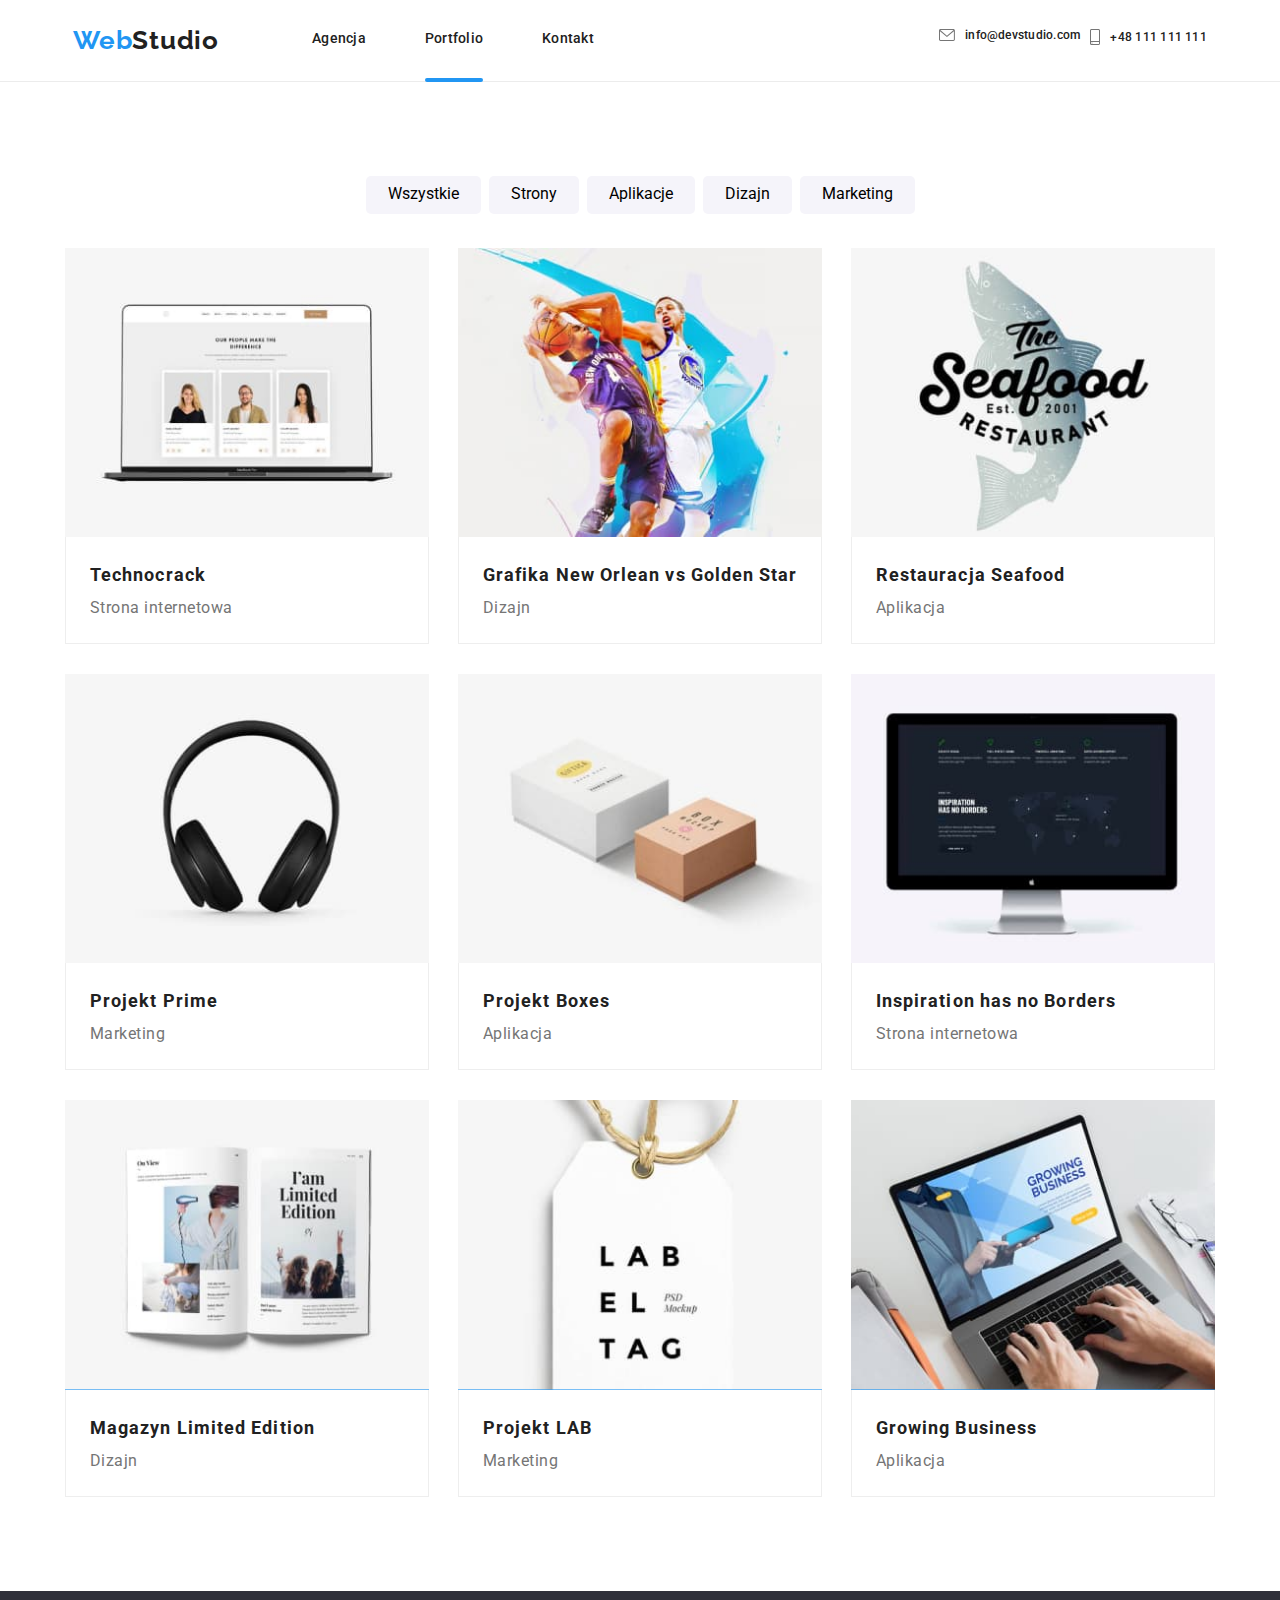
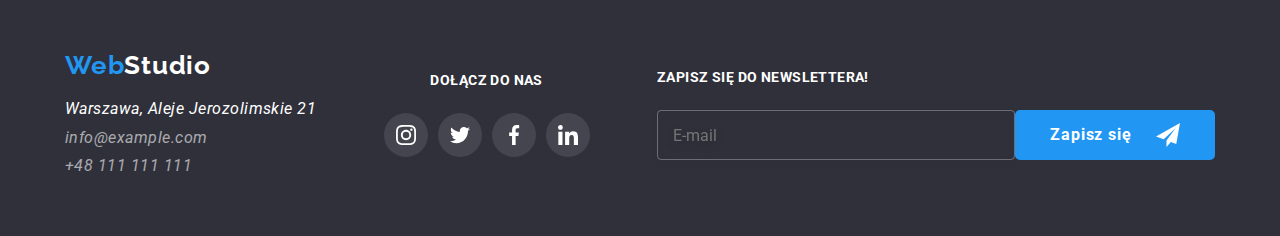
==== commit 9345a060: "style-done" ====
--- a/portfolio.html
+++ b/portfolio.html
@@ -19,7 +19,7 @@
   </head>
 
   <body class="body">
-    <header class="header header--border">
+    <header class="header header--border container">
       <div class="header__div">
         <div class="header__logo-div">
           <a href="index.html" class="logo">
@@ -32,10 +32,10 @@
         <nav class="nav-header">
           <ul class="nav-header__list list">
             <li class="nav-header__list-point">
-              <a href="index.html" class="link--hover link active">Agencja</a>
+              <a href="index.html" class="link--hover link active--choose">Agencja</a>
             </li>
             <li class="nav-header__list-point">
-              <a href="portfolio.html" class="link--hover link active--choose">Portfolio</a>
+              <a href="portfolio.html" class="link--hover link active">Portfolio</a>
             </li>
             <li class="nav-header__list-point">
               <a href="#kontakt" class="link--hover link active--choose">Kontakt</a>
@@ -328,8 +328,8 @@
       </section>
     </main>
     <footer class="footer">
-      <div class="container">
-        <ul class="list footer__flex">
+      
+        <ul class="list container footer__flex">
           <li class="footer__flex-item">
             <a href="index.html" class="logo"
               ><span class="logo--blue">Web</span><span class="logo--white">Studio</span></a
@@ -417,7 +417,7 @@
             </form>
           </li>
         </ul>
-      </div>
+     
     </footer>
 
     <div class="backdrop-menu is-hidden" data-menu>
--- a/css/main.min.css
+++ b/css/main.min.css
@@ -1,3 +1,3 @@
-.visually-hidden{-moz-appearance:none;-webkit-appearance:none;appearance:none}.social-link{display:flex;align-items:center;justify-content:center;width:44px;height:44px;border-radius:50%;transition-property:background;transition-duration:250ms;transition-timing-function:cubic-bezier(0.4, 0, 0.2, 1);transition-delay:0}.social-link--footer:hover,.social-link--footer:focus{background:var(--main-color);transform:background}.social-link--footer{background:rgba(255,255,255,0.1);fill:var(--transparent-fill)}.backdrop{position:fixed;background-color:rgba(0,0,0,0.2);left:0;top:0;width:100%;height:100%;transition:opacity 250ms cubic-bezier(0.4, 0, 0.2, 1)}.is-hidden{opacity:0;pointer-events:none}.backdrop-menu{display:flex;flex-direction:column;justify-content:space-between;z-index:1;position:fixed;left:0;top:0;width:100%;height:100%;background-color:var(--transparent-fill);padding:48px 40px;padding-right:17.291vw;transition:opacity 250ms cubic-bezier(0.4, 0, 0.2, 1)}.modal{position:absolute;background-color:var(--transparent-fill);box-shadow:0px 1px 3px rgba(0,0,0,0.12),0px 1px 1px rgba(0,0,0,0.14),0px 2px 1px rgba(0,0,0,0.2);border-radius:4px;max-width:450px;width:100%;min-height:609px;top:50%;left:50%;transform:translate(-50%, -50%);padding:40px}.modal--title{font-weight:700;font-size:20px;line-height:1.15;text-align:center;letter-spacing:0.03em;color:var(--secondary-color);margin-bottom:12px}.form{margin-top:12px}.form__input{font-size:12px;line-height:1.167;letter-spacing:0.01em;color:var(--background-color);margin-bottom:10px}.form__input-last{font-size:12px;line-height:1.167;letter-spacing:0.01em;color:var(--background-color)}.form__input-bar{display:block;position:relative;margin-top:4px;margin-bottom:10px;height:40px}.form__input-area{width:100%;height:40px;padding-left:35px;border:1px solid rgba(33,33,33,0.2);border-radius:4px;transition:border-color 250ms cubic-bezier(0.4, 0, 0.2, 1)}.form__svg{position:absolute;left:12px;top:50%;transform:translateY(-50%);transition:fill 250ms cubic-bezier(0.4, 0, 0.2, 1);fill:var(--secondary-color)}.form__textarea{display:block;position:relative;margin-top:4px;margin-bottom:10px}.form__textarea-bar{resize:none;width:100%;height:120px;border:1px solid rgba(33,33,33,0.2);border-radius:4px;transition:border-color 250ms cubic-bezier(0.4, 0, 0.2, 1);padding:12px 16px;color:var(--secondary-color)}.form__textarea-bar:placeholder-shown{font-size:12px;line-height:1.167;letter-spacing:0.01em;color:rgba(117,117,117,0.5)}.form__input-area:focus,.form__textarea-bar:focus{border-color:var(--main-color);outline:none}.form__input-area:focus+.form__svg{fill:var(--main-color)}.form__policy-link{display:inline-block;margin-left:3px;margin-right:3px;color:var(--main-color)}.form__policy-text::before{display:inline-block;content:"";background-image:url("data:image/svg+xml;charset=utf8,%3Csvg width='16' height='16' viewBox='0 0 16 16' fill='none' xmlns='http://www.w3.org/2000/svg'%3E%3Cpath d='M14.2222 1.66667V13.3333H1.77778V1.66667H14.2222ZM14.2222 0H1.77778C0.8 0 0 0.75 0 1.66667V13.3333C0 14.25 0.8 15 1.77778 15H14.2222C15.2 15 16 14.25 16 13.3333V1.66667C16 0.75 15.2 0 14.2222 0Z' fill='%23212121'/%3E%3C/svg%3E");width:16px;height:16px;margin-right:8px;transition:opacity 250ms cubic-bezier(0.4, 0, 0.2, 1);opacity:0.85}.form__policy-check:checked+.form__policy-text::before{background-image:url("data:image/svg+xml;charset=utf8,%3Csvg width='16' height='16' viewBox='0 0 16 16' fill='none' xmlns='http://www.w3.org/2000/svg'%3E%3Crect width='16' height='16' rx='2' fill='%232196F3'/%3E%3Cpath d='M3.95703 7.75166L3.88825 7.68604L3.81923 7.75141L2.93123 8.59258L2.85486 8.66492L2.93097 8.73753L6.42671 12.0724L6.49574 12.1382L6.56476 12.0724L14.069 4.91352L14.1449 4.84116L14.069 4.76881L13.1873 3.92764L13.1183 3.86183L13.0493 3.92761L6.49577 10.1735L3.95703 7.75166Z' fill='white' stroke='white' stroke-width='0.2'/%3E%3C/svg%3E");opacity:1}.form__policy-text{display:flex;justify-content:center;align-items:center;font-size:12px;line-height:1.71;letter-spacing:0.03em;color:var(--background-color);margin-bottom:30px}.btn-primary{width:200px;height:50px;background-color:var(--main-color);font-weight:700;font-size:16px;letter-spacing:0.06em;cursor:pointer;color:var(--transparent-fill);border-radius:5px;border:none;display:block}.btn-primary--submit{margin:0 auto}.btn-primary--form{display:flex;align-items:center;justify-content:center}.btn-primary:hover,.btn-primary:focus{background-color:#0286f1}.portfolio__btn{height:38px;background-color:var(--btn-background);border-radius:5px;cursor:pointer;border:none;padding:6px 22px;transition-property:color,- background-color, box-shadow;transition-duration:250ms;transition-timing-function:cubic-bezier(0.4, 0, 0.2, 1);transition-delay:0}.portfolio__btn:hover,.portfolio__btn:focus{background-color:var(--main-color);color:var(--transparent-fill);box-shadow:0px 3px 1px rgba(0,0,0,0.1),0px 1px 2px rgba(0,0,0,0.08),0px 2px 2px rgba(0,0,0,0.12);font-weight:bold;transform:color, background-color, box-shadow}.close-btn{position:absolute;width:30px;height:30px;padding:5px;top:8px;right:8px;border:1px solid rgba(0,0,0,0.1);border-radius:50%;cursor:pointer;background-color:var(--transparent-fill);transition:fill}.close-btn:hover,.close-btn:focus{fill:var(--main-color);transform:fill}.mobile-close-btn{position:absolute;width:40px;height:40px;padding:5px;top:10px;right:15px;cursor:pointer;fill:var(--secondary-color);background-color:var(--transparent-fill);transition:fill}.mobile-close-btn:hover,.mobile-close-btn:focus{fill:var(--main-color);transform:fill}.portfolio__buttons{display:flex;justify-content:center;align-items:center;padding-bottom:34px}.portfolio__buttons-list:not(:last-child){margin-right:8px}.mobile-menu__link{font-weight:500;font-size:40px;line-height:1.17;letter-spacing:0.02em;color:var(--secondary-color)}.mobile-menu__list-point:not(:last-child){margin-bottom:36px}.mobile-menu__contact{margin-top:auto;margin-bottom:64px}.mobile-menu__contact-list:not(:last-child){margin-bottom:32px}.mobile-menu__tel{font-weight:500;font-size:34px;line-height:1.17;letter-spacing:0.02em}.mobile-menu__mail{font-weight:500;font-size:24px;line-height:1.17;letter-spacing:0.02em;color:var(--background-color)}.mobile-menu__social{display:flex;align-items:center;flex-wrap:wrap;justify-content:space-between}.mobile-menu__social-link{position:relative;font-weight:500;font-size:18px;line-height:1.17;letter-spacing:0.02em;color:var(--main-color)}.mobile-menu__social-list{position:relative}.mobile-menu__social-list:not(:first-child)::after{content:"";position:absolute;left:0;top:0;width:0;height:100%;border:1px solid rgba(33,33,33,0.2);transform:translateX(-10px)}:root{--main-color: #2196f3;--secondary-color: #212121;--background-color: #757575;--footer-background: #2f303a;--transparent-fill: #ffffff;--btn-background: #f5f4fa;--portfolio-frames: #eeeeee;--header-border: #ECECEC;--svg-color: #afb1b8;--gradient: rgba(47, 48, 58, 0.4);--logo-font: 'Raleway';--body-font: 'Roboto'}body{font-family:var(--body-font);font-style:normal;color:var(--background-color);max-width:1600;margin:0 auto}h1,h2,h3,h4,h5,h6,ul,ol,p{margin:0;padding:0}img{display:block;max-width:100%;height:auto}.list{list-style:none}.link{text-decoration:none}.container{width:100%;padding:0px 15px;margin-right:auto;margin-left:auto}@media screen and (min-width: 480px) and (max-width: 768px){.container{min-width:480px}.section{padding:60px 0px}}@media screen and (min-width: 768px){.container{min-width:768px}}@media screen and (min-width: 1200px){.container{min-width:1200px;padding:0px 215px}.section{padding:94px 0px}}.logo{text-decoration:none}.logo--blue,.logo--black,.logo--white{font-family:var(--logo-font);font-weight:700;font-size:24px;line-height:1.1;letter-spacing:0.03em}.logo--blue{color:var(--main-color)}.logo--black{color:var(--secondary-color)}.logo--white{color:var(--transparent-fill)}@media screen and (min-width: 1200px){.logo{text-decoration:none}.logo--blue,.logo--black,.logo--white{font-size:26px}}.header{padding:0 15px}.header__div{display:flex;align-items:center;justify-content:space-between;padding:16px 0}.header__menu{display:block;width:40px;height:40px}.header--border{border-bottom:1px solid var(--header-border)}.header__mail,.header__tel,.header__contact{display:none}.header .nav-header{display:none}.header .menu--hover{text-decoration:none;color:var(--secondary-color);transition-property:color, fill;transition-duration:250ms;transition-timing-function:cubic-bezier(0.4, 0, 0.2, 1);transition-delay:0;cursor:pointer}.header .menu--hover:hover,.header .menu--hover:focus{color:var(--main-color);transform:color;fill:var(--main-color)}@media screen and (min-width: 768px) and (max-width: 1200px){.header__div{padding:26px 0;justify-content:start}.header__menu{display:none}.header__logo-div{margin-right:83px}.header__mail{margin-bottom:10px}.header__mail,.header__tel{display:unset;font-size:12px;line-height:1;letter-spacing:0.02em;margin:0 auto}.header__mail-svg{width:14px;height:10px;margin-right:8px}.header__tel-svg{width:10px;height:14px;margin-right:8px}.header__contact{display:flex;flex-direction:column;color:var(--background-color);margin-left:101px}.header .nav-header{display:unset}.header .nav-header__list{display:flex;align-items:center;justify-content:start}.header .nav-header__list-point:not(:last-child){margin-right:60px}.header .link--hover{text-decoration:none;color:var(--secondary-color);transition-property:color, fill;transition-duration:250ms;transition-timing-function:cubic-bezier(0.4, 0, 0.2, 1);transition-delay:0}.header .link--hover:hover,.header .link--hover:focus{color:var(--main-color);transform:color;fill:var(--main-color)}.header .active::after{content:"";display:block;border-bottom:4px solid var(--main-color);border-radius:2px;transform:translateY(39px)}.header .active--choose::after{content:"";display:block;border-bottom:4px solid transparent;border-radius:2px;transform:scaleX(0) translateY(39px);transform-origin:right;transition:transform 150ms ease-in}.header .active--choose:hover::after,.header .active--choose:focus::after{content:"";display:block;border-bottom:4px solid var(--main-color);border-radius:2px;transform:scaleX(1) translateY(39px);transform-origin:left}}@media screen and (min-width: 1200px){.header{display:flex;justify-content:center}.header__div{display:flex;align-items:center;justify-content:center;padding:32px 0}.header__menu{display:none}.header__contact{display:flex;margin-right:auto;margin-left:200px}.header__mail,.header__tel{display:unset}.header__mail-svg{width:16px;height:12px}.header__tel-svg{width:10px;height:16px}.header__logo-div{margin-right:93px}.header__mail{margin-left:auto;margin-right:50px}.header .nav-header{display:unset}.header .nav-header__list{display:flex;align-items:center}.header .nav-header__list-point:not(:last-child){margin-right:46px}.header .link--hover{text-decoration:none;color:var(--secondary-color);transition-property:color, fill;transition-duration:250ms;transition-timing-function:cubic-bezier(0.4, 0, 0.2, 1);transition-delay:0}.header .link--hover:hover,.header .link--hover:focus{color:var(--main-color);transform:color;fill:var(--main-color)}.header .active::after{content:"";display:block;border-bottom:4px solid var(--main-color);border-radius:2px;transform:translateY(35px)}.header .active--choose::after{content:"";display:block;border-bottom:4px solid transparent;border-radius:2px;transform:scaleX(0) translateY(35px);transform-origin:right;transition:transform 150ms ease-in}.header .active--choose:hover::after,.header .active--choose:focus::after{content:"";display:block;border-bottom:4px solid var(--main-color);border-radius:2px;transform:scaleX(1) translateY(35px);transform-origin:left}}.footer{background-color:var(--footer-background);padding:60px 0}.footer__flex{display:flex;flex-direction:column;justify-content:center;align-items:center}.footer .logo{display:flex;justify-content:center}.footer__social-media{display:flex;justify-content:center;flex-direction:column;width:206px;height:80px;text-align:center}.footer--headers{font-size:14px;line-height:1.71;letter-spacing:0.03em;text-transform:uppercase;color:var(--transparent-fill);margin-bottom:20px;font-weight:700}.footer-social{display:flex;align-items:center;justify-content:space-between;height:44px}.footer__form{display:flex;flex-direction:column;justify-content:center;align-items:center;text-align:center}.footer__flex-item{margin-bottom:60px}.footer-form{width:100%}.footer-form__span{display:flex;flex-direction:column;justify-content:center;align-items:center}.footer-form .btn-primary{margin-top:20px}.footer-form__textbox{display:block;width:91vw;max-width:450px;height:50px;background-color:transparent;border:1px solid rgba(255,255,255,0.3);box-sizing:border-box;filter:drop-shadow(0px 4px 4px rgba(0,0,0,0.15));border-radius:4px;padding:16px 15px;color:var(--transparent-fill)}.footer-form__svg{width:24px;height:24px;margin-left:24px}.address{text-align:center}.address--font{font-weight:400;font-size:14px;line-height:1;letter-spacing:0.03em}.address--color-main{color:var(--transparent-fill)}.address--color-second{color:rgba(255,255,255,0.6)}.address__list-point:not(:last-child){padding-bottom:9px}.address__list-point:first-child{padding-top:20px}.link--hover{text-decoration:none;transition-property:color, fill;transition-duration:250ms;transition-timing-function:cubic-bezier(0.4, 0, 0.2, 1);transition-delay:0}.link--hover:hover,.link--hover:focus{color:var(--main-color);transform:color;fill:var(--main-color)}.main__background{background-image:linear-gradient(var(--gradient), var(--gradient)),url(../images/main/main-mob.jpg);background-size:cover}.main-site{display:flex;justify-content:center;align-items:center;flex-direction:column}.main-site__headline{width:100%;font-weight:900;font-size:26px;line-height:1.61;text-align:center;letter-spacing:0.06em;text-transform:uppercase;color:var(--transparent-fill);padding-top:106px;padding-bottom:30px}.main-site__btn{padding-bottom:106px}.main-description,.about-us__list,.main-crew{display:flex;align-items:center;justify-content:space-evenly;flex-direction:row}.main-headline{font-weight:700;font-size:28px;line-height:1.17;text-align:center;letter-spacing:0.03em;color:var(--secondary-color);padding-bottom:30px}@media screen and (min-device-pixel-ratio: 2) and (min-width: 320px) and (max-width: 767px), screen and (-webkit-min-device-pixel-ratio: 2) and (min-width: 320px) and (max-width: 767px), screen and (min-resolution: 192dpi) and (min-width: 320px) and (max-width: 767px), screen and (min-resolution: 2dppx) and (min-width: 320px) and (max-width: 767px){.main__background{background-image:linear-gradient(var(--gradient), var(--gradient)),url(../images/main/main-mob@2x.jpg);background-size:cover}}.main-description{padding-top:60px;padding-bottom:60px;display:flex;flex-direction:column}.main-description__text{font-size:14px;line-height:1.71;letter-spacing:0.03em}.main-description__pic{display:flex;justify-content:center;align-items:center;background-color:var(--btn-background);padding:25px 100px;margin-bottom:30px;box-shadow:0px 3px 1px rgba(0,0,0,0.01),0px 1px 2px rgba(0,0,0,0.05),0px 2px 2px rgba(0,0,0,0.09)}.main-description__title{font-weight:700;font-size:14px;line-height:1.43;letter-spacing:0.03em;text-transform:uppercase;color:var(--secondary-color);text-align:center}.main-description__list:not(:last-child){margin-bottom:30px}.about-us{display:none}.third-section-bcgd{background-color:var(--btn-background)}.crew__list{display:flex;align-items:center;flex-direction:column}.crew__list-point{border-bottom-left-radius:5px;border-bottom-right-radius:5px;filter:drop-shadow(0px 4px 4px rgba(0,0,0,0.25))}.crew__list-point:not(:last-child){margin-bottom:30px}.social-list{display:flex;align-items:center;justify-content:center}.crew__fig{margin:0px;background-color:var(--transparent-fill);transition:250ms cubic-bezier(0.4, 0, 0.2, 1)}.crew-fig__list-name{font-weight:500;font-size:16px;line-height:1.18;letter-spacing:0.03em;color:var(--secondary-color);padding-top:30px;padding-bottom:10px}.crew-fig__list-tag{font-size:16px;line-height:1.18;letter-spacing:0.03em;padding-bottom:16px;color:var(--background-color)}.crew-fig__list-name,.crew-fig__list-tag{text-align:center}.crew-fig__image{width:100%;height:100%}.crew-fig__list .social-list{padding-bottom:26px}.social-link--crew{fill:var(--svg-color)}.social-link--crew.social-link--crew:hover,.social-link--crew.social-link--crew:focus{background-color:var(--main-color);fill:var(--transparent-fill);transform:fill, background}.clients__list{display:flex;align-items:center;justify-content:center;flex-wrap:wrap;margin-left:-30px;margin-top:-30px}.clients__list-point{margin-left:30px;margin-top:30px;flex-basis:calc(100% / 2 - 30px)}.clients__list-link{display:flex;justify-content:center;align-items:center;padding:16px 0px;border:1px solid var(--svg-color);border-radius:4px;fill:var(--svg-color);transition-property:fill, border;transition-duration:250ms;transition-timing-function:cubic-bezier(0.4, 0, 0.2, 1);transition-delay:0}.clients__list-link:hover,.clients__list-link:focus{fill:var(--main-color);border:1px solid var(--main-color);transform:fill, border}.product{display:flex;justify-content:space-around;align-items:center;flex-wrap:wrap}.product__title{font-weight:700;font-size:18px;line-height:2;letter-spacing:0.06em;color:var(--secondary-color)}.product__list{flex-basis:100%;transition-property:box-shadow;transition-duration:250ms;transition-timing-function:cubic-bezier(0.4, 0, 0.2, 1);transition-delay:0}.product__list:hover,.product__list:focus{box-shadow:0px 1px 1px rgba(0,0,0,0.12),0px 4px 4px rgba(0,0,0,0.06),1px 4px 6px rgba(0,0,0,0.16);transform:box-shadow}.product__list:nth-child(-n+6){margin-bottom:30px}.product__fig{margin:0}.product__figcap{padding-top:20px;padding-left:24px;border-bottom:1px solid var(--portfolio-frames);border-left:1px solid var(--portfolio-frames);border-right:1px solid var(--portfolio-frames)}.product__img-text{font-size:16px;line-height:1.88;padding-bottom:20px;letter-spacing:0.03em}.hidden-box{position:relative;overflow:hidden}.overlay{position:absolute;top:0;left:0;width:100%;height:100%;transition-property:color,translateY(100%);transition-duration:250ms;transition-timing-function:cubic-bezier(0.4, 0, 0.2, 1);transition-delay:0;background-color:rgba(33,150,243,0.9);transform:translateY(100%);font-size:18px;color:var(--transparent-fill);padding:49px 45px 49px 24px;line-height:1.56;letter-spacing:0.03em}.product__fig:hover .overlay{transform:translateY(0)}
+.visually-hidden{-moz-appearance:none;-webkit-appearance:none;appearance:none}.social-link{display:flex;align-items:center;justify-content:center;width:44px;height:44px;border-radius:50%;transition-property:background;transition-duration:250ms;transition-timing-function:cubic-bezier(0.4, 0, 0.2, 1);transition-delay:0}.social-link--footer:hover,.social-link--footer:focus{background:var(--main-color);transform:background}.social-link--footer{background:rgba(255,255,255,0.1);fill:var(--transparent-fill)}.backdrop{position:fixed;background-color:rgba(0,0,0,0.2);left:0;top:0;width:100%;height:100%;transition:opacity 250ms cubic-bezier(0.4, 0, 0.2, 1)}.is-hidden{opacity:0;pointer-events:none}.backdrop-menu{display:flex;flex-direction:column;justify-content:space-between;z-index:1;position:fixed;left:0;top:0;width:100%;height:100%;background-color:var(--transparent-fill);padding:48px 40px;padding-right:17.291vw;transition:opacity 250ms cubic-bezier(0.4, 0, 0.2, 1)}.modal{position:absolute;background-color:var(--transparent-fill);box-shadow:0px 1px 3px rgba(0,0,0,0.12),0px 1px 1px rgba(0,0,0,0.14),0px 2px 1px rgba(0,0,0,0.2);border-radius:4px;max-width:450px;width:100%;min-height:609px;top:50%;left:50%;transform:translate(-50%, -50%);padding:40px}@media screen and (min-width: 1200px){.modal{max-width:528px;min-height:581px}}.modal--title{font-weight:700;font-size:20px;line-height:1.15;text-align:center;letter-spacing:0.03em;color:var(--secondary-color);margin-bottom:12px}.form{margin-top:12px}.form__input{font-size:12px;line-height:1.167;letter-spacing:0.01em;color:var(--background-color);margin-bottom:10px}.form__input-last{font-size:12px;line-height:1.167;letter-spacing:0.01em;color:var(--background-color)}.form__input-bar{display:block;position:relative;margin-top:4px;margin-bottom:10px;height:40px}.form__input-area{width:100%;height:40px;padding-left:35px;border:1px solid rgba(33,33,33,0.2);border-radius:4px;transition:border-color 250ms cubic-bezier(0.4, 0, 0.2, 1)}.form__svg{position:absolute;left:12px;top:50%;transform:translateY(-50%);transition:fill 250ms cubic-bezier(0.4, 0, 0.2, 1);fill:var(--secondary-color)}.form__textarea{display:block;position:relative;margin-top:4px;margin-bottom:10px}.form__textarea-bar{resize:none;width:100%;height:120px;border:1px solid rgba(33,33,33,0.2);border-radius:4px;transition:border-color 250ms cubic-bezier(0.4, 0, 0.2, 1);padding:12px 16px;color:var(--secondary-color)}.form__textarea-bar:placeholder-shown{font-size:12px;line-height:1.167;letter-spacing:0.01em;color:rgba(117,117,117,0.5)}.form__input-area:focus,.form__textarea-bar:focus{border-color:var(--main-color);outline:none}.form__input-area:focus+.form__svg{fill:var(--main-color)}.form__policy-link{display:inline-block;margin-left:3px;margin-right:3px;color:var(--main-color)}.form__policy-text::before{display:inline-block;content:"";background-image:url("data:image/svg+xml;charset=utf8,%3Csvg width='16' height='16' viewBox='0 0 16 16' fill='none' xmlns='http://www.w3.org/2000/svg'%3E%3Cpath d='M14.2222 1.66667V13.3333H1.77778V1.66667H14.2222ZM14.2222 0H1.77778C0.8 0 0 0.75 0 1.66667V13.3333C0 14.25 0.8 15 1.77778 15H14.2222C15.2 15 16 14.25 16 13.3333V1.66667C16 0.75 15.2 0 14.2222 0Z' fill='%23212121'/%3E%3C/svg%3E");width:16px;height:16px;margin-right:8px;transition:opacity 250ms cubic-bezier(0.4, 0, 0.2, 1);opacity:0.85}.form__policy-check:checked+.form__policy-text::before{background-image:url("data:image/svg+xml;charset=utf8,%3Csvg width='16' height='16' viewBox='0 0 16 16' fill='none' xmlns='http://www.w3.org/2000/svg'%3E%3Crect width='16' height='16' rx='2' fill='%232196F3'/%3E%3Cpath d='M3.95703 7.75166L3.88825 7.68604L3.81923 7.75141L2.93123 8.59258L2.85486 8.66492L2.93097 8.73753L6.42671 12.0724L6.49574 12.1382L6.56476 12.0724L14.069 4.91352L14.1449 4.84116L14.069 4.76881L13.1873 3.92764L13.1183 3.86183L13.0493 3.92761L6.49577 10.1735L3.95703 7.75166Z' fill='white' stroke='white' stroke-width='0.2'/%3E%3C/svg%3E");opacity:1}.form__policy-text{display:flex;justify-content:center;align-items:center;font-size:12px;line-height:1.71;letter-spacing:0.03em;color:var(--background-color);margin-bottom:30px}@media screen and (min-width: 1200px){.form__policy-text{font-size:14px}}.btn-primary{width:200px;height:50px;background-color:var(--main-color);font-weight:700;font-size:16px;letter-spacing:0.06em;cursor:pointer;color:var(--transparent-fill);border-radius:5px;border:none;display:block}.btn-primary--submit{margin:0 auto}.btn-primary--form{display:flex;align-items:center;justify-content:center}.btn-primary:hover,.btn-primary:focus{background-color:#0286f1}.portfolio__btn{height:38px;background-color:var(--btn-background);border-radius:5px;cursor:pointer;border:none;padding:6px 22px;transition-property:color,+ background-color, box-shadow;transition-duration:250ms;transition-timing-function:cubic-bezier(0.4, 0, 0.2, 1);transition-delay:0}.portfolio__btn:hover,.portfolio__btn:focus{background-color:var(--main-color);color:var(--transparent-fill);box-shadow:0px 3px 1px rgba(0,0,0,0.1),0px 1px 2px rgba(0,0,0,0.08),0px 2px 2px rgba(0,0,0,0.12);font-weight:bold;transform:color, background-color, box-shadow}.close-btn{position:absolute;width:30px;height:30px;padding:5px;top:8px;right:8px;border:1px solid rgba(0,0,0,0.1);border-radius:50%;cursor:pointer;background-color:var(--transparent-fill);transition:fill}.close-btn:hover,.close-btn:focus{fill:var(--main-color);transform:fill}.mobile-close-btn{position:absolute;width:40px;height:40px;padding:5px;top:10px;right:15px;cursor:pointer;fill:var(--secondary-color);background-color:var(--transparent-fill);transition:fill}.mobile-close-btn:hover,.mobile-close-btn:focus{fill:var(--main-color);transform:fill}.portfolio__buttons{display:flex;justify-content:center;align-items:center;padding-bottom:34px}.portfolio__buttons-list:not(:last-child){margin-right:8px}.mobile-menu__link{font-weight:500;font-size:40px;line-height:1.17;letter-spacing:0.02em;color:var(--secondary-color)}.mobile-menu__list-point:not(:last-child){margin-bottom:36px}.mobile-menu__contact{margin-top:auto;margin-bottom:64px}.mobile-menu__contact-list:not(:last-child){margin-bottom:32px}.mobile-menu__tel{font-weight:500;font-size:34px;line-height:1.17;letter-spacing:0.02em}.mobile-menu__mail{font-weight:500;font-size:24px;line-height:1.17;letter-spacing:0.02em;color:var(--background-color)}.mobile-menu__social{display:flex;align-items:center;flex-wrap:wrap;justify-content:space-between}.mobile-menu__social-link{position:relative;font-weight:500;font-size:18px;line-height:1.17;letter-spacing:0.02em;color:var(--main-color)}.mobile-menu__social-list{position:relative}.mobile-menu__social-list:not(:first-child)::after{content:"";position:absolute;left:0;top:0;width:0;height:100%;border:1px solid rgba(33,33,33,0.2);transform:translateX(-10px)}:root{--main-color: #2196f3;--secondary-color: #212121;--background-color: #757575;--footer-background: #2f303a;--transparent-fill: #ffffff;--btn-background: #f5f4fa;--portfolio-frames: #eeeeee;--header-border: #ECECEC;--svg-color: #afb1b8;--gradient: rgba(47, 48, 58, 0.4);--logo-font: 'Raleway';--body-font: 'Roboto'}body{font-family:var(--body-font);font-style:normal;color:var(--background-color);max-width:1600;margin:0 auto}h1,h2,h3,h4,h5,h6,ul,ol,p{margin:0;padding:0}img{display:block;max-width:100%;height:auto}.list{list-style:none}.link{text-decoration:none}.container{width:100%;padding:0px 15px;margin-right:auto;margin-left:auto}.section{padding:60px 0px}@media screen and (min-width: 480px) and (max-width: 768px){.container{max-width:480px}}@media screen and (min-width: 768px){.container{max-width:768px}}@media screen and (min-width: 768px) and (min-width: 1200px){.container{max-width:1200px;padding:0px 25px}.section{padding:94px 0px}}.logo{text-decoration:none}.logo--blue,.logo--black,.logo--white{font-family:var(--logo-font);font-weight:700;font-size:24px;line-height:1.1;letter-spacing:0.03em}.logo--blue{color:var(--main-color)}.logo--black{color:var(--secondary-color)}.logo--white{color:var(--transparent-fill)}@media screen and (min-width: 1200px){.logo{text-decoration:none}.logo--blue,.logo--black,.logo--white{font-size:26px}}.header{display:flex;justify-content:space-between;align-items:center;padding:0 15px;max-width:320px}.header__div{display:flex;align-items:center;justify-content:space-evenly;padding:16px 0}.header__logo-div{margin-right:120px}.header__menu{display:block;width:40px;height:40px}.header--border{border-bottom:1px solid var(--header-border)}.header__mail,.header__tel,.header__contact{display:none}.header .nav-header{display:none}.header .menu--hover{text-decoration:none;color:var(--secondary-color);transition-property:color, fill;transition-duration:250ms;transition-timing-function:cubic-bezier(0.4, 0, 0.2, 1);transition-delay:0;cursor:pointer}.header .menu--hover:hover,.header .menu--hover:focus{color:var(--main-color);transform:color;fill:var(--main-color)}@media screen and (min-width: 480px){.header{max-width:480px}.header__logo-div{margin-right:276px}}@media screen and (min-width: 768px){.header{max-width:768px}.header__logo-div{margin-right:83px}.header__div{padding:26px 0}.header__menu{display:none}.header__mail{margin-bottom:10px}.header__mail,.header__tel{display:flex;justify-content:start;align-items:center;color:var(--background-color);fill:var(--background-color)}.header__mail:hover,.header__mail:focus,.header__tel:hover,.header__tel:focus{color:var(--main-color);transform:color;fill:var(--main-color)}.header__mail-svg{width:14px;height:10px;margin-right:10px}.header__tel-svg{width:10px;height:14px;margin-right:10px}.header__contact{display:flex;flex-direction:column;color:var(--background-color);font-size:12px;line-height:1.14px;letter-spacing:0.02em;font-weight:500}.header .nav-header{display:unset;margin-left:auto;margin-right:101px}.header .nav-header__list{display:flex;align-items:center;justify-content:space-between;min-width:282px;font-size:14px;line-height:1.14px;letter-spacing:0.02em;font-weight:500}.header .link--hover{text-decoration:none;color:var(--secondary-color);transition-property:color, fill;transition-duration:250ms;transition-timing-function:cubic-bezier(0.4, 0, 0.2, 1);transition-delay:0}.header .link--hover:hover,.header .link--hover:focus{color:var(--main-color);transform:color;fill:var(--main-color)}.header .active::after{content:"";display:block;border-bottom:4px solid var(--main-color);border-radius:2px;transform:translateY(41px)}.header .active--choose::after{content:"";display:block;border-bottom:4px solid transparent;border-radius:2px;transform:scaleX(0) translateY(41px);transform-origin:right;transition:transform 150ms ease-in}.header .active--choose:hover::after,.header .active--choose:focus::after{content:"";display:block;border-bottom:4px solid var(--main-color);border-radius:2px;transform:scaleX(1) translateY(41px);transform-origin:left}}@media screen and (min-width: 1200px){.header{justify-content:center;max-width:1600px}.header__logo-div{margin-right:93px}.header__div{padding:26px 0}.header__menu{display:none}.header__mail{margin-right:10px}.header__mail-svg{width:16px;height:12px;margin-right:10px}.header__tel-svg{width:10px;height:16px;margin-right:10px}.header__contact{display:flex;flex-direction:row}.header .nav-header{display:unset;margin-left:auto;margin-right:345px}.header .active::after{transform:translateY(39px)}.header .active--choose::after{content:"";transform:scaleX(0) translateY(39px)}.header .active--choose:hover::after,.header .active--choose:focus::after{content:"";transform:scaleX(1) translateY(39px)}}.footer{background-color:var(--footer-background);padding:60px 0}.footer__flex{display:flex;flex-direction:column;justify-content:center;align-items:center;flex-wrap:wrap}.footer__flex-item{margin-bottom:60px}.footer .logo{display:flex;justify-content:center}.footer__social-media{display:flex;justify-content:center;flex-direction:column;width:206px;height:80px;text-align:center}.footer--headers{font-size:14px;line-height:1.71;letter-spacing:0.03em;text-transform:uppercase;color:var(--transparent-fill);margin-bottom:20px;font-weight:700}.footer-social{display:flex;align-items:center;justify-content:space-between;height:44px}.footer__form{display:flex;flex-direction:column;justify-content:center;text-align:center}.footer-form{width:100%}.footer-form__span{display:flex;flex-direction:column;justify-content:center;align-items:center}.footer-form .btn-primary{margin-top:20px}.footer-form__textbox{display:block;width:91vw;max-width:450px;height:50px;background-color:transparent;border:1px solid rgba(255,255,255,0.3);box-sizing:border-box;filter:drop-shadow(0px 4px 4px rgba(0,0,0,0.15));border-radius:4px;padding:16px 15px;color:var(--transparent-fill)}.footer-form__textbox:focus{outline:none}.footer-form__svg{width:24px;height:24px;margin-left:24px}.address{text-align:center}.address--font{font-weight:400;line-height:1.2;letter-spacing:0.03em}.address--color-main{color:var(--transparent-fill)}.address--color-second{color:rgba(255,255,255,0.6)}.address__list-point:not(:last-child){padding-bottom:9px}.address__list-point:first-child{padding-top:20px}.link--hover{text-decoration:none;transition-property:color, fill;transition-duration:250ms;transition-timing-function:cubic-bezier(0.4, 0, 0.2, 1);transition-delay:0}.link--hover:hover,.link--hover:focus{color:var(--main-color);transform:color;fill:var(--main-color)}@media screen and (min-width: 480px){.footer__flex{max-width:480px}}@media screen and (min-width: 768px){.footer__flex{max-width:768px;flex-direction:row;justify-content:space-around}.footer__flex-item{flex-basis:calc(95%/2)}}@media screen and (min-width: 1200px){.footer__flex{flex-wrap:nowrap;max-width:1200px;justify-content:space-between}.footer__flex-item{flex-basis:unset;margin-bottom:unset}.footer__form{text-align:left}.footer .logo{justify-content:start}.footer .address{text-align:left}.footer-form__span{display:flex;flex-direction:row;justify-content:center;align-items:center}.footer-form .btn-primary{margin-top:unset}.footer-form__textbox{max-width:358px}}.main__background{background-image:linear-gradient(var(--gradient), var(--gradient)),url(../images/main/main-mob.jpg);background-size:cover}.main-site{display:flex;justify-content:center;align-items:center;flex-direction:column}.main-site__headline{width:100%;font-weight:900;font-size:26px;line-height:1.61;text-align:center;letter-spacing:0.06em;text-transform:uppercase;color:var(--transparent-fill);padding-top:106px;padding-bottom:30px}.main-site__btn{padding-bottom:106px}.main-description,.about-us__list,.main-crew{display:flex;align-items:center;justify-content:space-evenly;flex-direction:row}.main-headline{font-weight:700;font-size:28px;line-height:1.17;text-align:center;letter-spacing:0.03em;color:var(--secondary-color);padding-bottom:30px}@media screen and (min-width: 480px) and (max-width: 768px){.main-background{max-width:480px}}@media screen and (min-device-pixel-ratio: 2) and (min-width: 320px) and (max-width: 768px), screen and (-webkit-min-device-pixel-ratio: 2) and (min-width: 320px) and (max-width: 768px), screen and (min-resolution: 192dpi) and (min-width: 320px) and (max-width: 768px), screen and (min-resolution: 2dppx) and (min-width: 320px) and (max-width: 768px){.main__background{background-image:linear-gradient(var(--gradient), var(--gradient)),url(../images/main/main-mob@2x.jpg);background-size:cover}}.main-description{padding:60px 0;display:flex;align-items:center;justify-content:space-evenly;flex-direction:column;flex-wrap:wrap;margin-bottom:-30px}.main-description__list{flex-basis:calc(100%);margin-bottom:30px;max-width:95%}.main-description__text{font-size:14px;line-height:1.71;letter-spacing:0.03em}.main-description__pic{display:flex;justify-content:center;align-items:center;background-color:var(--btn-background);padding:25px 0px;margin-bottom:30px;box-shadow:0px 3px 1px rgba(0,0,0,0.01),0px 1px 2px rgba(0,0,0,0.05),0px 2px 2px rgba(0,0,0,0.09)}.main-description__title{font-weight:700;font-size:14px;line-height:1.43;letter-spacing:0.03em;text-transform:uppercase;color:var(--secondary-color);text-align:center}@media screen and (min-width: 480px){.main-description{max-width:480px}}@media screen and (min-width: 768px){.main-description{max-width:768px;flex-direction:row}.main-description__list{flex-basis:calc(95%/2)}}@media screen and (min-width: 1200px){.main-description{flex-direction:row;max-width:1200px}.main-description__list{flex-basis:calc(95%/4)}.main-description__list:nth-child(-n+2){margin-bottom:30px}}.about-us{display:none}.third-section-bcgd{background-color:var(--btn-background)}.crew__list{display:flex;align-items:center;justify-content:center;flex-wrap:wrap;flex-direction:column}.crew__list-point{border-bottom-left-radius:5px;border-bottom-right-radius:5px;filter:drop-shadow(0px 4px 4px rgba(0,0,0,0.25))}.crew__list-point:not(:last-child){margin-bottom:30px}.social-list{display:flex;align-items:center;justify-content:center}.crew__fig{margin:0px;background-color:var(--transparent-fill);transition:250ms cubic-bezier(0.4, 0, 0.2, 1)}.crew-fig__list-name{font-weight:500;font-size:16px;line-height:1.18;letter-spacing:0.03em;color:var(--secondary-color);padding-top:30px;padding-bottom:10px}.crew-fig__list-tag{font-size:16px;line-height:1.18;letter-spacing:0.03em;padding-bottom:16px;color:var(--background-color)}.crew-fig__list-name,.crew-fig__list-tag{text-align:center}.crew-fig__image{width:100%;height:100%}.crew-fig__list .social-list{padding-bottom:26px}.social-link--crew{fill:var(--svg-color)}.social-link--crew.social-link--crew:hover,.social-link--crew.social-link--crew:focus{background-color:var(--main-color);fill:var(--transparent-fill);transform:fill, background}@media screen and (min-width: 480px){.crew{max-width:480px}}@media screen and (min-width: 768px){.crew{max-width:768px}.crew__fig{margin-right:30px;margin-bottom:30px}.crew__list{display:flex;flex-direction:row;margin-right:-30px;margin-bottom:-30px}.crew__list-point{flex-basis:calc(95%/2)}.crew__list-point:not(:last-child){margin-bottom:0}}@media screen and (min-width: 1200px){.crew{max-width:1200px}.crew__fig{background-color:var(--transparent-fill);transition:250ms cubic-bezier(0.4, 0, 0.2, 1)}.crew__fig:hover,.crew__fig:focus{transform:scale(105%)}.crew__list-point{flex-basis:calc(95%/4)}}.clients__list{display:flex;align-items:center;justify-content:center;flex-wrap:wrap;margin-left:-30px;margin-top:-30px}.clients__list-point{margin-left:30px;margin-top:30px;flex-basis:calc(100% / 2 - 30px)}.clients__list-link{display:flex;justify-content:center;align-items:center;padding:16px 0px;border:1px solid var(--svg-color);border-radius:4px;fill:var(--svg-color);transition-property:fill, border;transition-duration:250ms;transition-timing-function:cubic-bezier(0.4, 0, 0.2, 1);transition-delay:0}.clients__list-link:hover,.clients__list-link:focus{fill:var(--main-color);border:1px solid var(--main-color);transform:fill, border}@media screen and (min-width: 480px){.clients__list{max-width:480px}}@media screen and (min-width: 768px){.clients__list{max-width:768px}.clients__list-point{flex-basis:calc(100% / 3 - 30px)}}@media screen and (min-width: 1200px){.clients__list{max-width:1200px}.clients__list-point{flex-basis:calc(100% / 6 - 30px)}}.product{display:flex;justify-content:space-around;align-items:center;flex-wrap:wrap;margin-bottom:-30px}.product__title{font-weight:700;font-size:18px;line-height:2;letter-spacing:0.06em;color:var(--secondary-color)}.product__list{flex-basis:100%;transition-property:box-shadow;transition-duration:250ms;transition-timing-function:cubic-bezier(0.4, 0, 0.2, 1);transition-delay:0;margin-bottom:30px}.product__list:hover,.product__list:focus{box-shadow:0px 1px 1px rgba(0,0,0,0.12),0px 4px 4px rgba(0,0,0,0.06),1px 4px 6px rgba(0,0,0,0.16);transform:box-shadow}.product__fig{margin:0}.product__figcap{padding-top:20px;padding-left:24px;border-bottom:1px solid var(--portfolio-frames);border-left:1px solid var(--portfolio-frames);border-right:1px solid var(--portfolio-frames)}.product__img-text{font-size:16px;line-height:1.88;padding-bottom:20px;letter-spacing:0.03em}@media screen and (min-width: 768px){.product{max-width:768px;justify-content:space-between}.product__list{flex-basis:calc(95%/2);width:100%}}@media screen and (min-width: 1200px){.product{max-width:1200px;justify-content:space-between}.product__list{flex-basis:calc(95%/3);width:100%}}.hidden-box{position:relative;overflow:hidden}.overlay{position:absolute;top:0;left:0;width:100%;height:100%;transition-property:color,translateY(100%);transition-duration:250ms;transition-timing-function:cubic-bezier(0.4, 0, 0.2, 1);transition-delay:0;background-color:rgba(33,150,243,0.9);transform:translateY(100%);font-size:18px;color:var(--transparent-fill);padding:49px 45px 49px 24px;line-height:1.56;letter-spacing:0.03em}.product__fig:hover .overlay{transform:translateY(0)}
 /*# sourceMappingURL=main.min.css.map */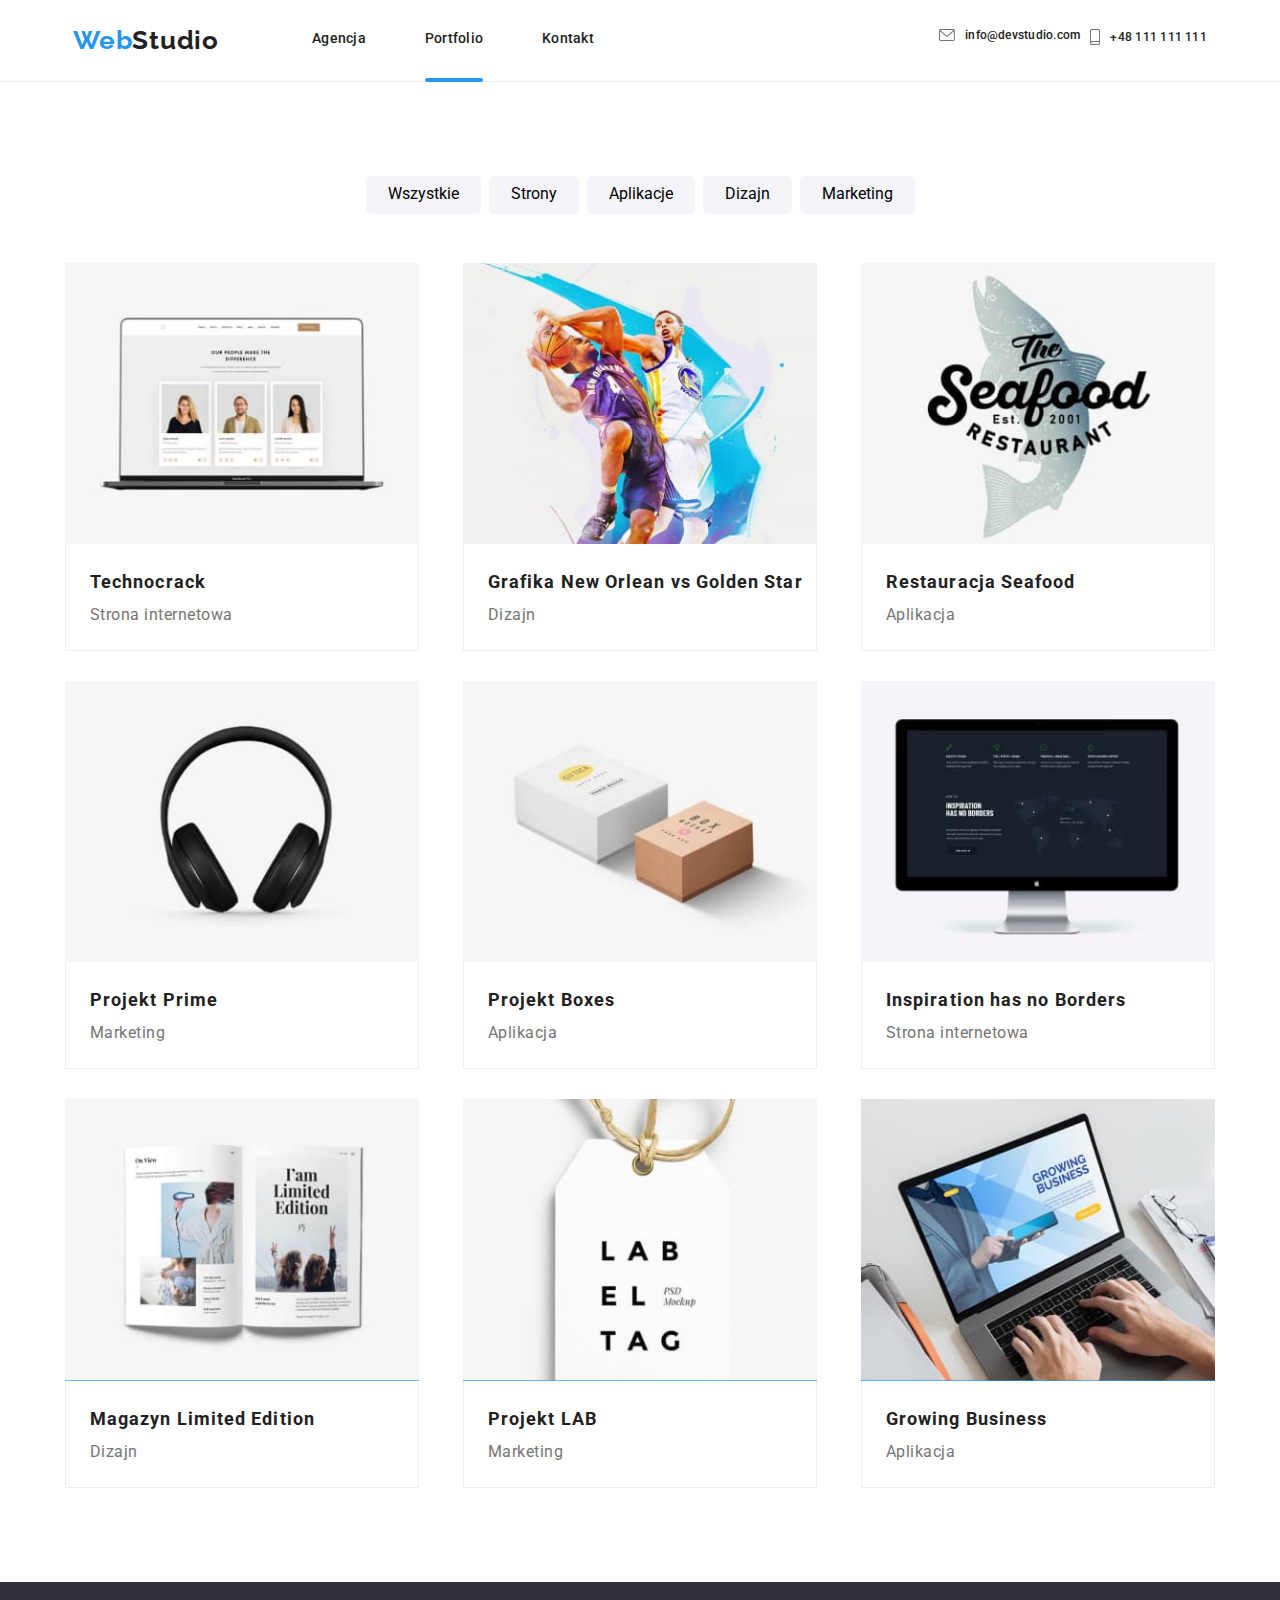
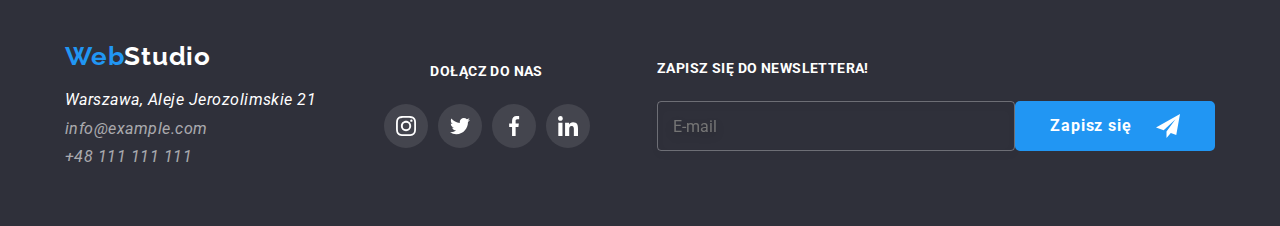
==== commit dd6473cf: "all done" ====
--- a/portfolio.html
+++ b/portfolio.html
@@ -84,18 +84,20 @@
           </li>
         </ul>
 
-        <ul class="product list container">
-          <li class="product__list">
-            <figure class="product__fig">
-              <ul class="product__fig-list list">
-                <li>
-                  <div class="hidden-box">
-                    <img
-                      src="images/portfolio/mockup.jpg"
+        <ul class="product list">
+          <li class="product__list">
+            <figure class="product__fig">
+              <ul class="product__fig-list list">
+                <li>
+                  <div class="hidden-box">
+                    <picture>
+                      <source srcset="./images/portfolio/mockup-mob.jpeg 1x, ./images/portfolio/mockup-mob@2x.jpeg 2x" media="(min-width: 320px) and (max-width: 768px)" />
+                      <source srcset="./images/portfolio/mockup-tab.jpeg 1x, ./images/portfolio/mockup-tab@2x.jpeg 2x" media="(min-width: 768px) and (max-width: 1200px)" />
+                      <source srcset="./images/portfolio/mockup.jpeg 1x, ./images/portfolio/mockup@2x.jpeg 2x" media="(min-width: 1200px)" />
+                    <img
+                      src="images/portfolio/mockup-mob.jpeg"
                       alt="mockup strony internetowej"
-                      width="370"
-                      height="294"
-                    />
+                    /></picture>
                     <p class="overlay">
                       Technocrack jest popularną platformą wykorzystywaną do rozpowszechniania
                       koronawirusa. Firmy wykorzystują tę platformę do celów szpiegowskich i ataków
@@ -118,12 +120,14 @@
               <ul class="product__fig-list list">
                 <li>
                   <div class="hidden-box">
-                    <img
-                      src="images/portfolio/basketball.jpg"
-                      alt="dwóch zawodników grających w koszykówkę"
-                      width="370"
-                      height="294"
-                    />
+                    <picture>
+                      <source srcset="./images/portfolio/basketball-mob.jpeg 1x, ./images/portfolio/basketball-mob@2x.jpeg 2x" media="(min-width: 320px) and (max-width: 768px)" />
+                      <source srcset="./images/portfolio/basketball-tab.jpeg 1x, ./images/portfolio/basketball-tab@2x.jpeg 2x" media="(min-width: 768px) and (max-width: 1200px)" />
+                      <source srcset="./images/portfolio/basketball.jpeg 1x, ./images/portfolio/basketball@2x.jpeg 2x" media="(min-width: 1200px)" />
+                    <img
+                      src="images/portfolio/basketball-mob.jpeg"
+                      alt="koszykówka"
+                    /></picture>
                     <p class="overlay">
                       Technocrack jest popularną platformą wykorzystywaną do rozpowszechniania
                       koronawirusa. Firmy wykorzystują tę platformę do celów szpiegowskich i ataków
@@ -145,12 +149,14 @@
               <ul class="product__fig-list list">
                 <li>
                   <div class="hidden-box">
-                    <img
-                      src="images/portfolio/seafood.jpg"
-                      alt="logo aplikacji seafood"
-                      width="370"
-                      height="294"
-                    />
+                    <picture>
+                      <source srcset="./images/portfolio/seafood-mob.jpeg 1x, ./images/portfolio/seafood-mob@2x.jpeg 2x" media="(min-width: 320px) and (max-width: 768px)" />
+                      <source srcset="./images/portfolio/seafood-tab.jpeg 1x, ./images/portfolio/seafood-tab@2x.jpeg 2x" media="(min-width: 768px) and (max-width: 1200px)" />
+                      <source srcset="./images/portfolio/seafood.jpeg 1x, ./images/portfolio/seafood@2x.jpeg 2x" media="(min-width: 1200px)" />
+                    <img
+                      src="images/portfolio/seafood-mob.jpeg"
+                      alt="ryba"
+                    /></picture>
                     <p class="overlay">
                       Technocrack jest popularną platformą wykorzystywaną do rozpowszechniania
                       koronawirusa. Firmy wykorzystują tę platformę do celów szpiegowskich i ataków
@@ -172,12 +178,14 @@
               <ul class="product__fig-list list">
                 <li>
                   <div class="hidden-box">
-                    <img
-                      src="images/portfolio/hedphones.jpg"
-                      alt="słuchawki nauszne"
-                      width="370"
-                      height="294"
-                    />
+                    <picture>
+                      <source srcset="./images/portfolio/headphones-mob.jpeg 1x, ./images/portfolio/headphones-mob@2x.jpeg 2x" media="(min-width: 320px) and (max-width: 768px)" />
+                      <source srcset="./images/portfolio/headphones-tab.jpeg 1x, ./images/portfolio/headphones-tab@2x.jpeg 2x" media="(min-width: 768px) and (max-width: 1200px)" />
+                      <source srcset="./images/portfolio/headphones.jpeg 1x, ./images/portfolio/headphones@2x.jpeg 2x" media="(min-width: 1200px)" />
+                    <img
+                      src="images/portfolio/headphones-mob.jpeg"
+                      alt="słuchawki"
+                    /></picture>
                     <p class="overlay">
                       Technocrack jest popularną platformą wykorzystywaną do rozpowszechniania
                       koronawirusa. Firmy wykorzystują tę platformę do celów szpiegowskich i ataków
@@ -199,12 +207,14 @@
               <ul class="product__fig-list list">
                 <li>
                   <div class="hidden-box">
-                    <img
-                      src="images/portfolio/boxes.jpg"
-                      alt="dwa pudełka"
-                      width="370"
-                      height="294"
-                    />
+                    <picture>
+                      <source srcset="./images/portfolio/boxes-mob.jpeg 1x, ./images/portfolio/boxes-mob@2x.jpeg 2x" media="(min-width: 320px) and (max-width: 768px)" />
+                      <source srcset="./images/portfolio/boxes-tab.jpeg 1x, ./images/portfolio/boxes-tab@2x.jpeg 2x" media="(min-width: 768px) and (max-width: 1200px)" />
+                      <source srcset="./images/portfolio/boxes.jpeg 1x, ./images/portfolio/boxes@2x.jpeg 2x" media="(min-width: 1200px)" />
+                    <img
+                      src="images/portfolio/boxes-mob.jpeg"
+                      alt="pudełka"
+                    /></picture>
                     <p class="overlay">
                       Technocrack jest popularną platformą wykorzystywaną do rozpowszechniania
                       koronawirusa. Firmy wykorzystują tę platformę do celów szpiegowskich i ataków
@@ -226,7 +236,14 @@
               <ul class="product__fig-list list">
                 <li>
                   <div class="hidden-box">
-                    <img src="images/portfolio/screen.jpg" alt="monitor" width="370" height="294" />
+                    <picture>
+                      <source srcset="./images/portfolio/screen-mob.jpeg 1x, ./images/portfolio/screen-mob@2x.jpeg 2x" media="(min-width: 320px) and (max-width: 768px)" />
+                      <source srcset="./images/portfolio/screen-tab.jpeg 1x, ./images/portfolio/screen-tab@2x.jpeg 2x" media="(min-width: 768px) and (max-width: 1200px)" />
+                      <source srcset="./images/portfolio/screen.jpeg 1x, ./images/portfolio/screen@2x.jpeg 2x" media="(min-width: 1200px)" />
+                    <img
+                      src="images/portfolio/screen-mob.jpeg"
+                      alt="monitor"
+                    /></picture>
                     <p class="overlay">
                       Technocrack jest popularną platformą wykorzystywaną do rozpowszechniania
                       koronawirusa. Firmy wykorzystują tę platformę do celów szpiegowskich i ataków
@@ -248,12 +265,14 @@
               <ul class="product__fig-list list">
                 <li>
                   <div class="hidden-box">
-                    <img
-                      src="images/portfolio/paper.jpg"
-                      alt="otwarta kolorowa gazeta"
-                      width="370"
-                      height="294"
-                    />
+                    <picture>
+                      <source srcset="./images/portfolio/paper-mob.jpeg 1x, ./images/portfolio/paper-mob@2x.jpeg 2x" media="(min-width: 320px) and (max-width: 768px)" />
+                      <source srcset="./images/portfolio/paper-tab.jpeg 1x, ./images/portfolio/paper-tab@2x.jpeg 2x" media="(min-width: 768px) and (max-width: 1200px)" />
+                      <source srcset="./images/portfolio/paper.jpeg 1x, ./images/portfolio/paper@2x.jpeg 2x" media="(min-width: 1200px)" />
+                    <img
+                      src="images/portfolio/paper-mob.jpeg"
+                      alt="magazyn"
+                    /></picture>
                     <p class="overlay">
                       Technocrack jest popularną platformą wykorzystywaną do rozpowszechniania
                       koronawirusa. Firmy wykorzystują tę platformę do celów szpiegowskich i ataków
@@ -275,12 +294,14 @@
               <ul class="product__fig-list list">
                 <li class="product__img-title">
                   <div class="hidden-box">
-                    <img
-                      src="images/portfolio/label.jpg"
-                      alt="metka luksusowej odzieży"
-                      width="370"
-                      height="294"
-                    />
+                    <picture>
+                      <source srcset="./images/portfolio/label-mob.jpeg 1x, ./images/portfolio/label-mob@2x.jpeg 2x" media="(min-width: 320px) and (max-width: 768px)" />
+                      <source srcset="./images/portfolio/label-tab.jpeg 1x, ./images/portfolio/label-tab@2x.jpeg 2x" media="(min-width: 768px) and (max-width: 1200px)" />
+                      <source srcset="./images/portfolio/label.jpeg 1x, ./images/portfolio/label@2x.jpeg 2x" media="(min-width: 1200px)" />
+                    <img
+                      src="images/portfolio/label-mob.jpeg"
+                      alt="etykieta"
+                    /></picture>
                     <p class="overlay">
                       Technocrack jest popularną platformą wykorzystywaną do rozpowszechniania
                       koronawirusa. Firmy wykorzystują tę platformę do celów szpiegowskich i ataków
@@ -302,12 +323,14 @@
               <ul class="product__fig-list list">
                 <li>
                   <div class="hidden-box">
-                    <img
-                      src="images/portfolio/laptop.jpg"
-                      alt="działający laptop"
-                      width="370"
-                      height="294"
-                    />
+                    <picture>
+                      <source srcset="./images/portfolio/laptop-mob.jpeg 1x, ./images/portfolio/laptop-mob@2x.jpeg 2x" media="(min-width: 320px) and (max-width: 768px)" />
+                      <source srcset="./images/portfolio/laptop-tab.jpeg 1x, ./images/portfolio/laptop-tab@2x.jpeg 2x" media="(min-width: 768px) and (max-width: 1200px)" />
+                      <source srcset="./images/portfolio/laptop.jpeg 1x, ./images/portfolio/laptop@2x.jpeg 2x" media="(min-width: 1200px)" />
+                    <img
+                      src="images/portfolio/laptop-mob.jpeg"
+                      alt="laptop"
+                    /></picture>
                     <p class="overlay">
                       Technocrack jest popularną platformą wykorzystywaną do rozpowszechniania
                       koronawirusa. Firmy wykorzystują tę platformę do celów szpiegowskich i ataków
--- a/css/main.min.css
+++ b/css/main.min.css
@@ -1,3 +1,3 @@
 .visually-hidden{-moz-appearance:none;-webkit-appearance:none;appearance:none}.social-link{display:flex;align-items:center;justify-content:center;width:44px;height:44px;border-radius:50%;transition-property:background;transition-duration:250ms;transition-timing-function:cubic-bezier(0.4, 0, 0.2, 1);transition-delay:0}.social-link--footer:hover,.social-link--footer:focus{background:var(--main-color);transform:background}.social-link--footer{background:rgba(255,255,255,0.1);fill:var(--transparent-fill)}.backdrop{position:fixed;background-color:rgba(0,0,0,0.2);left:0;top:0;width:100%;height:100%;transition:opacity 250ms cubic-bezier(0.4, 0, 0.2, 1)}.is-hidden{opacity:0;pointer-events:none}.backdrop-menu{display:flex;flex-direction:column;justify-content:space-between;z-index:1;position:fixed;left:0;top:0;width:100%;height:100%;background-color:var(--transparent-fill);padding:48px 40px;padding-right:17.291vw;transition:opacity 250ms cubic-bezier(0.4, 0, 0.2, 1)}.modal{position:absolute;background-color:var(--transparent-fill);box-shadow:0px 1px 3px rgba(0,0,0,0.12),0px 1px 1px rgba(0,0,0,0.14),0px 2px 1px rgba(0,0,0,0.2);border-radius:4px;max-width:450px;width:100%;min-height:609px;top:50%;left:50%;transform:translate(-50%, -50%);padding:40px}@media screen and (min-width: 1200px){.modal{max-width:528px;min-height:581px}}.modal--title{font-weight:700;font-size:20px;line-height:1.15;text-align:center;letter-spacing:0.03em;color:var(--secondary-color);margin-bottom:12px}.form{margin-top:12px}.form__input{font-size:12px;line-height:1.167;letter-spacing:0.01em;color:var(--background-color);margin-bottom:10px}.form__input-last{font-size:12px;line-height:1.167;letter-spacing:0.01em;color:var(--background-color)}.form__input-bar{display:block;position:relative;margin-top:4px;margin-bottom:10px;height:40px}.form__input-area{width:100%;height:40px;padding-left:35px;border:1px solid rgba(33,33,33,0.2);border-radius:4px;transition:border-color 250ms cubic-bezier(0.4, 0, 0.2, 1)}.form__svg{position:absolute;left:12px;top:50%;transform:translateY(-50%);transition:fill 250ms cubic-bezier(0.4, 0, 0.2, 1);fill:var(--secondary-color)}.form__textarea{display:block;position:relative;margin-top:4px;margin-bottom:10px}.form__textarea-bar{resize:none;width:100%;height:120px;border:1px solid rgba(33,33,33,0.2);border-radius:4px;transition:border-color 250ms cubic-bezier(0.4, 0, 0.2, 1);padding:12px 16px;color:var(--secondary-color)}.form__textarea-bar:placeholder-shown{font-size:12px;line-height:1.167;letter-spacing:0.01em;color:rgba(117,117,117,0.5)}.form__input-area:focus,.form__textarea-bar:focus{border-color:var(--main-color);outline:none}.form__input-area:focus+.form__svg{fill:var(--main-color)}.form__policy-link{display:inline-block;margin-left:3px;margin-right:3px;color:var(--main-color)}.form__policy-text::before{display:inline-block;content:"";background-image:url("data:image/svg+xml;charset=utf8,%3Csvg width='16' height='16' viewBox='0 0 16 16' fill='none' xmlns='http://www.w3.org/2000/svg'%3E%3Cpath d='M14.2222 1.66667V13.3333H1.77778V1.66667H14.2222ZM14.2222 0H1.77778C0.8 0 0 0.75 0 1.66667V13.3333C0 14.25 0.8 15 1.77778 15H14.2222C15.2 15 16 14.25 16 13.3333V1.66667C16 0.75 15.2 0 14.2222 0Z' fill='%23212121'/%3E%3C/svg%3E");width:16px;height:16px;margin-right:8px;transition:opacity 250ms cubic-bezier(0.4, 0, 0.2, 1);opacity:0.85}.form__policy-check:checked+.form__policy-text::before{background-image:url("data:image/svg+xml;charset=utf8,%3Csvg width='16' height='16' viewBox='0 0 16 16' fill='none' xmlns='http://www.w3.org/2000/svg'%3E%3Crect width='16' height='16' rx='2' fill='%232196F3'/%3E%3Cpath d='M3.95703 7.75166L3.88825 7.68604L3.81923 7.75141L2.93123 8.59258L2.85486 8.66492L2.93097 8.73753L6.42671 12.0724L6.49574 12.1382L6.56476 12.0724L14.069 4.91352L14.1449 4.84116L14.069 4.76881L13.1873 3.92764L13.1183 3.86183L13.0493 3.92761L6.49577 10.1735L3.95703 7.75166Z' fill='white' stroke='white' stroke-width='0.2'/%3E%3C/svg%3E");opacity:1}.form__policy-text{display:flex;justify-content:center;align-items:center;font-size:12px;line-height:1.71;letter-spacing:0.03em;color:var(--background-color);margin-bottom:30px}@media screen and (min-width: 1200px){.form__policy-text{font-size:14px}}.btn-primary{width:200px;height:50px;background-color:var(--main-color);font-weight:700;font-size:16px;letter-spacing:0.06em;cursor:pointer;color:var(--transparent-fill);border-radius:5px;border:none;display:block}.btn-primary--submit{margin:0 auto}.btn-primary--form{display:flex;align-items:center;justify-content:center}.btn-primary:hover,.btn-primary:focus{background-color:#0286f1}.portfolio__btn{height:38px;background-color:var(--btn-background);border-radius:5px;cursor:pointer;border:none;padding:6px 22px;transition-property:color,- background-color, box-shadow;transition-duration:250ms;transition-timing-function:cubic-bezier(0.4, 0, 0.2, 1);transition-delay:0}.portfolio__btn:hover,.portfolio__btn:focus{background-color:var(--main-color);color:var(--transparent-fill);box-shadow:0px 3px 1px rgba(0,0,0,0.1),0px 1px 2px rgba(0,0,0,0.08),0px 2px 2px rgba(0,0,0,0.12);font-weight:bold;transform:color, background-color, box-shadow}.close-btn{position:absolute;width:30px;height:30px;padding:5px;top:8px;right:8px;border:1px solid rgba(0,0,0,0.1);border-radius:50%;cursor:pointer;background-color:var(--transparent-fill);transition:fill}.close-btn:hover,.close-btn:focus{fill:var(--main-color);transform:fill}.mobile-close-btn{position:absolute;width:40px;height:40px;padding:5px;top:10px;right:15px;cursor:pointer;fill:var(--secondary-color);background-color:var(--transparent-fill);transition:fill}.mobile-close-btn:hover,.mobile-close-btn:focus{fill:var(--main-color);transform:fill}.portfolio__buttons{display:flex;justify-content:center;align-items:center;padding-bottom:34px}.portfolio__buttons-list:not(:last-child){margin-right:8px}.mobile-menu__link{font-weight:500;font-size:40px;line-height:1.17;letter-spacing:0.02em;color:var(--secondary-color)}.mobile-menu__list-point:not(:last-child){margin-bottom:36px}.mobile-menu__contact{margin-top:auto;margin-bottom:64px}.mobile-menu__contact-list:not(:last-child){margin-bottom:32px}.mobile-menu__tel{font-weight:500;font-size:34px;line-height:1.17;letter-spacing:0.02em}.mobile-menu__mail{font-weight:500;font-size:24px;line-height:1.17;letter-spacing:0.02em;color:var(--background-color)}.mobile-menu__social{display:flex;align-items:center;flex-wrap:wrap;justify-content:space-between}.mobile-menu__social-link{position:relative;font-weight:500;font-size:18px;line-height:1.17;letter-spacing:0.02em;color:var(--main-color)}.mobile-menu__social-list{position:relative}.mobile-menu__social-list:not(:first-child)::after{content:"";position:absolute;left:0;top:0;width:0;height:100%;border:1px solid rgba(33,33,33,0.2);transform:translateX(-10px)}:root{--main-color: #2196f3;--secondary-color: #212121;--background-color: #757575;--footer-background: #2f303a;--transparent-fill: #ffffff;--btn-background: #f5f4fa;--portfolio-frames: #eeeeee;--header-border: #ECECEC;--svg-color: #afb1b8;--gradient: rgba(47, 48, 58, 0.4);--logo-font: 'Raleway';--body-font: 'Roboto'}body{font-family:var(--body-font);font-style:normal;color:var(--background-color);max-width:1600;margin:0 auto}h1,h2,h3,h4,h5,h6,ul,ol,p{margin:0;padding:0}img{display:block;max-width:100%;height:auto}.list{list-style:none}.link{text-decoration:none}.container{width:100%;padding:0px 15px;margin-right:auto;margin-left:auto}.section{padding:60px 0px}@media screen and (min-width: 480px) and (max-width: 768px){.container{max-width:480px}}@media screen and (min-width: 768px){.container{max-width:768px}}@media screen and (min-width: 768px) and (min-width: 1200px){.container{max-width:1200px;padding:0px 25px}.section{padding:94px 0px}}.logo{text-decoration:none}.logo--blue,.logo--black,.logo--white{font-family:var(--logo-font);font-weight:700;font-size:24px;line-height:1.1;letter-spacing:0.03em}.logo--blue{color:var(--main-color)}.logo--black{color:var(--secondary-color)}.logo--white{color:var(--transparent-fill)}@media screen and (min-width: 1200px){.logo{text-decoration:none}.logo--blue,.logo--black,.logo--white{font-size:26px}}.header{display:flex;justify-content:space-between;align-items:center;padding:0 15px;max-width:320px}.header__div{display:flex;align-items:center;justify-content:space-evenly;padding:16px 0}.header__logo-div{margin-right:120px}.header__menu{display:block;width:40px;height:40px}.header--border{border-bottom:1px solid var(--header-border)}.header__mail,.header__tel,.header__contact{display:none}.header .nav-header{display:none}.header .menu--hover{text-decoration:none;color:var(--secondary-color);transition-property:color, fill;transition-duration:250ms;transition-timing-function:cubic-bezier(0.4, 0, 0.2, 1);transition-delay:0;cursor:pointer}.header .menu--hover:hover,.header .menu--hover:focus{color:var(--main-color);transform:color;fill:var(--main-color)}@media screen and (min-width: 480px){.header{max-width:480px}.header__logo-div{margin-right:276px}}@media screen and (min-width: 768px){.header{max-width:768px}.header__logo-div{margin-right:83px}.header__div{padding:26px 0}.header__menu{display:none}.header__mail{margin-bottom:10px}.header__mail,.header__tel{display:flex;justify-content:start;align-items:center;color:var(--background-color);fill:var(--background-color)}.header__mail:hover,.header__mail:focus,.header__tel:hover,.header__tel:focus{color:var(--main-color);transform:color;fill:var(--main-color)}.header__mail-svg{width:14px;height:10px;margin-right:10px}.header__tel-svg{width:10px;height:14px;margin-right:10px}.header__contact{display:flex;flex-direction:column;color:var(--background-color);font-size:12px;line-height:1.14px;letter-spacing:0.02em;font-weight:500}.header .nav-header{display:unset;margin-left:auto;margin-right:101px}.header .nav-header__list{display:flex;align-items:center;justify-content:space-between;min-width:282px;font-size:14px;line-height:1.14px;letter-spacing:0.02em;font-weight:500}.header .link--hover{text-decoration:none;color:var(--secondary-color);transition-property:color, fill;transition-duration:250ms;transition-timing-function:cubic-bezier(0.4, 0, 0.2, 1);transition-delay:0}.header .link--hover:hover,.header .link--hover:focus{color:var(--main-color);transform:color;fill:var(--main-color)}.header .active::after{content:"";display:block;border-bottom:4px solid var(--main-color);border-radius:2px;transform:translateY(41px)}.header .active--choose::after{content:"";display:block;border-bottom:4px solid transparent;border-radius:2px;transform:scaleX(0) translateY(41px);transform-origin:right;transition:transform 150ms ease-in}.header .active--choose:hover::after,.header .active--choose:focus::after{content:"";display:block;border-bottom:4px solid var(--main-color);border-radius:2px;transform:scaleX(1) translateY(41px);transform-origin:left}}@media screen and (min-width: 1200px){.header{justify-content:center;max-width:1600px}.header__logo-div{margin-right:93px}.header__div{padding:26px 0}.header__menu{display:none}.header__mail{margin-right:10px}.header__mail-svg{width:16px;height:12px;margin-right:10px}.header__tel-svg{width:10px;height:16px;margin-right:10px}.header__contact{display:flex;flex-direction:row}.header .nav-header{display:unset;margin-left:auto;margin-right:345px}.header .active::after{transform:translateY(39px)}.header .active--choose::after{content:"";transform:scaleX(0) translateY(39px)}.header .active--choose:hover::after,.header .active--choose:focus::after{content:"";transform:scaleX(1) translateY(39px)}}.footer{background-color:var(--footer-background);padding:60px 0}.footer__flex{display:flex;flex-direction:column;justify-content:center;align-items:center;flex-wrap:wrap}.footer__flex-item{margin-bottom:60px}.footer .logo{display:flex;justify-content:center}.footer__social-media{display:flex;justify-content:center;flex-direction:column;width:206px;height:80px;text-align:center}.footer--headers{font-size:14px;line-height:1.71;letter-spacing:0.03em;text-transform:uppercase;color:var(--transparent-fill);margin-bottom:20px;font-weight:700}.footer-social{display:flex;align-items:center;justify-content:space-between;height:44px}.footer__form{display:flex;flex-direction:column;justify-content:center;text-align:center}.footer-form{width:100%}.footer-form__span{display:flex;flex-direction:column;justify-content:center;align-items:center}.footer-form .btn-primary{margin-top:20px}.footer-form__textbox{display:block;width:91vw;max-width:450px;height:50px;background-color:transparent;border:1px solid rgba(255,255,255,0.3);box-sizing:border-box;filter:drop-shadow(0px 4px 4px rgba(0,0,0,0.15));border-radius:4px;padding:16px 15px;color:var(--transparent-fill)}.footer-form__textbox:focus{outline:none}.footer-form__svg{width:24px;height:24px;margin-left:24px}.address{text-align:center}.address--font{font-weight:400;line-height:1.2;letter-spacing:0.03em}.address--color-main{color:var(--transparent-fill)}.address--color-second{color:rgba(255,255,255,0.6)}.address__list-point:not(:last-child){padding-bottom:9px}.address__list-point:first-child{padding-top:20px}.link--hover{text-decoration:none;transition-property:color, fill;transition-duration:250ms;transition-timing-function:cubic-bezier(0.4, 0, 0.2, 1);transition-delay:0}.link--hover:hover,.link--hover:focus{color:var(--main-color);transform:color;fill:var(--main-color)}@media screen and (min-width: 480px){.footer__flex{max-width:480px}}@media screen and (min-width: 768px){.footer__flex{max-width:768px;flex-direction:row;justify-content:space-around}.footer__flex-item{flex-basis:calc(95%/2)}}@media screen and (min-width: 1200px){.footer__flex{flex-wrap:nowrap;max-width:1200px;justify-content:space-between}.footer__flex-item{flex-basis:unset;margin-bottom:unset}.footer__form{text-align:left}.footer .logo{justify-content:start}.footer .address{text-align:left}.footer-form__span{display:flex;flex-direction:row;justify-content:center;align-items:center}.footer-form .btn-primary{margin-top:unset}.footer-form__textbox{max-width:358px}}.main__background{background-image:linear-gradient(var(--gradient), var(--gradient)),url(../images/main/main-mob.jpg);background-size:cover}.main-site{display:flex;justify-content:center;align-items:center;flex-direction:column}.main-site__headline{width:100%;font-weight:900;font-size:26px;line-height:1.61;text-align:center;letter-spacing:0.06em;text-transform:uppercase;color:var(--transparent-fill);padding-top:106px;padding-bottom:30px}.main-site__btn{padding-bottom:106px}.main-description,.about-us__list,.main-crew{display:flex;align-items:center;justify-content:space-evenly;flex-direction:row}.main-headline{font-weight:700;font-size:28px;line-height:1.17;text-align:center;letter-spacing:0.03em;color:var(--secondary-color);padding-bottom:30px}@media screen and (min-width: 480px) and (max-width: 768px){.main-background{max-width:480px}}@media screen and (min-device-pixel-ratio: 2) and (min-width: 320px) and (max-width: 768px), screen and (-webkit-min-device-pixel-ratio: 2) and (min-width: 320px) and (max-width: 768px), screen and (min-resolution: 192dpi) and (min-width: 320px) and (max-width: 768px), screen and (min-resolution: 2dppx) and (min-width: 320px) and (max-width: 768px){.main__background{background-image:linear-gradient(var(--gradient), var(--gradient)),url(../images/main/main-mob@2x.jpg);background-size:cover}}.main-description{padding:60px 0;display:flex;align-items:center;justify-content:space-evenly;flex-direction:column;flex-wrap:wrap;margin-bottom:-30px}.main-description__list{flex-basis:calc(100%);margin-bottom:30px;max-width:95%}.main-description__text{font-size:14px;line-height:1.71;letter-spacing:0.03em}.main-description__pic{display:flex;justify-content:center;align-items:center;background-color:var(--btn-background);padding:25px 0px;margin-bottom:30px;box-shadow:0px 3px 1px rgba(0,0,0,0.01),0px 1px 2px rgba(0,0,0,0.05),0px 2px 2px rgba(0,0,0,0.09)}.main-description__title{font-weight:700;font-size:14px;line-height:1.43;letter-spacing:0.03em;text-transform:uppercase;color:var(--secondary-color);text-align:center}@media screen and (min-width: 480px){.main-description{max-width:480px}}@media screen and (min-width: 768px){.main-description{max-width:768px;flex-direction:row}.main-description__list{flex-basis:calc(95%/2)}}@media screen and (min-width: 1200px){.main-description{flex-direction:row;max-width:1200px}.main-description__list{flex-basis:calc(95%/4)}.main-description__list:nth-child(-n+2){margin-bottom:30px}}.about-us{display:none}.third-section-bcgd{background-color:var(--btn-background)}.crew__list{display:flex;align-items:center;justify-content:center;flex-wrap:wrap;flex-direction:column}.crew__list-point{border-bottom-left-radius:5px;border-bottom-right-radius:5px;filter:drop-shadow(0px 4px 4px rgba(0,0,0,0.25))}.crew__list-point:not(:last-child){margin-bottom:30px}.social-list{display:flex;align-items:center;justify-content:center}.crew__fig{margin:0px;background-color:var(--transparent-fill);transition:250ms cubic-bezier(0.4, 0, 0.2, 1)}.crew-fig__list-name{font-weight:500;font-size:16px;line-height:1.18;letter-spacing:0.03em;color:var(--secondary-color);padding-top:30px;padding-bottom:10px}.crew-fig__list-tag{font-size:16px;line-height:1.18;letter-spacing:0.03em;padding-bottom:16px;color:var(--background-color)}.crew-fig__list-name,.crew-fig__list-tag{text-align:center}.crew-fig__image{width:100%;height:100%}.crew-fig__list .social-list{padding-bottom:26px}.social-link--crew{fill:var(--svg-color)}.social-link--crew.social-link--crew:hover,.social-link--crew.social-link--crew:focus{background-color:var(--main-color);fill:var(--transparent-fill);transform:fill, background}@media screen and (min-width: 480px){.crew{max-width:480px}}@media screen and (min-width: 768px){.crew{max-width:768px}.crew__fig{margin-right:30px;margin-bottom:30px}.crew__list{display:flex;flex-direction:row;margin-right:-30px;margin-bottom:-30px}.crew__list-point{flex-basis:calc(95%/2)}.crew__list-point:not(:last-child){margin-bottom:0}}@media screen and (min-width: 1200px){.crew{max-width:1200px}.crew__fig{background-color:var(--transparent-fill);transition:250ms cubic-bezier(0.4, 0, 0.2, 1)}.crew__fig:hover,.crew__fig:focus{transform:scale(105%)}.crew__list-point{flex-basis:calc(95%/4)}}.clients__list{display:flex;align-items:center;justify-content:center;flex-wrap:wrap;margin-left:-30px;margin-top:-30px}.clients__list-point{margin-left:30px;margin-top:30px;flex-basis:calc(100% / 2 - 30px)}.clients__list-link{display:flex;justify-content:center;align-items:center;padding:16px 0px;border:1px solid var(--svg-color);border-radius:4px;fill:var(--svg-color);transition-property:fill, border;transition-duration:250ms;transition-timing-function:cubic-bezier(0.4, 0, 0.2, 1);transition-delay:0}.clients__list-link:hover,.clients__list-link:focus{fill:var(--main-color);border:1px solid var(--main-color);transform:fill, border}@media screen and (min-width: 480px){.clients__list{max-width:480px}}@media screen and (min-width: 768px){.clients__list{max-width:768px}.clients__list-point{flex-basis:calc(100% / 3 - 30px)}}@media screen and (min-width: 1200px){.clients__list{max-width:1200px}.clients__list-point{flex-basis:calc(100% / 6 - 30px)}}.product{display:flex;justify-content:space-around;align-items:center;flex-wrap:wrap;margin-bottom:-30px}.product__title{font-weight:700;font-size:18px;line-height:2;letter-spacing:0.06em;color:var(--secondary-color)}.product__list{flex-basis:100%;transition-property:box-shadow;transition-duration:250ms;transition-timing-function:cubic-bezier(0.4, 0, 0.2, 1);transition-delay:0;margin-bottom:30px}.product__list:hover,.product__list:focus{box-shadow:0px 1px 1px rgba(0,0,0,0.12),0px 4px 4px rgba(0,0,0,0.06),1px 4px 6px rgba(0,0,0,0.16);transform:box-shadow}.product__fig{margin:0}.product__figcap{padding-top:20px;padding-left:24px;border-bottom:1px solid var(--portfolio-frames);border-left:1px solid var(--portfolio-frames);border-right:1px solid var(--portfolio-frames)}.product__img-text{font-size:16px;line-height:1.88;padding-bottom:20px;letter-spacing:0.03em}@media screen and (min-width: 768px){.product{max-width:768px;justify-content:space-between}.product__list{flex-basis:calc(95%/2);width:100%}}@media screen and (min-width: 1200px){.product{max-width:1200px;justify-content:space-between}.product__list{flex-basis:calc(95%/3);width:100%}}.hidden-box{position:relative;overflow:hidden}.overlay{position:absolute;top:0;left:0;width:100%;height:100%;transition-property:color,translateY(100%);transition-duration:250ms;transition-timing-function:cubic-bezier(0.4, 0, 0.2, 1);transition-delay:0;background-color:rgba(33,150,243,0.9);transform:translateY(100%);font-size:18px;color:var(--transparent-fill);padding:49px 45px 49px 24px;line-height:1.56;letter-spacing:0.03em}.product__fig:hover .overlay{transform:translateY(0)}
+ background-color, box-shadow;transition-duration:250ms;transition-timing-function:cubic-bezier(0.4, 0, 0.2, 1);transition-delay:0}.portfolio__btn:hover,.portfolio__btn:focus{background-color:var(--main-color);color:var(--transparent-fill);box-shadow:0px 3px 1px rgba(0,0,0,0.1),0px 1px 2px rgba(0,0,0,0.08),0px 2px 2px rgba(0,0,0,0.12);font-weight:bold;transform:color, background-color, box-shadow}.close-btn{position:absolute;width:30px;height:30px;padding:5px;top:8px;right:8px;border:1px solid rgba(0,0,0,0.1);border-radius:50%;cursor:pointer;background-color:var(--transparent-fill);transition:fill}.close-btn:hover,.close-btn:focus{fill:var(--main-color);transform:fill}.mobile-close-btn{position:absolute;width:40px;height:40px;padding:5px;top:10px;right:15px;cursor:pointer;fill:var(--secondary-color);background-color:var(--transparent-fill);transition:fill}.mobile-close-btn:hover,.mobile-close-btn:focus{fill:var(--main-color);transform:fill}.portfolio__buttons{display:flex;justify-content:left;align-items:center;flex-wrap:wrap;padding-bottom:34px;margin-right:-8px}.portfolio__buttons-list{flex-basis:calc(95%/3 -30px);margin-bottom:15px;margin-right:8px}@media screen and (min-width: 768px){.portfolio__buttons{justify-content:center}}.mobile-menu__link{font-weight:500;font-size:40px;line-height:1.17;letter-spacing:0.02em;color:var(--secondary-color)}.mobile-menu__list-point:not(:last-child){margin-bottom:36px}.mobile-menu__contact{margin-top:auto;margin-bottom:64px}.mobile-menu__contact-list:not(:last-child){margin-bottom:32px}.mobile-menu__tel{font-weight:500;font-size:34px;line-height:1.17;letter-spacing:0.02em}.mobile-menu__mail{font-weight:500;font-size:24px;line-height:1.17;letter-spacing:0.02em;color:var(--background-color)}.mobile-menu__social{display:flex;align-items:center;flex-wrap:wrap;justify-content:space-between}.mobile-menu__social-link{position:relative;font-weight:500;font-size:18px;line-height:1.17;letter-spacing:0.02em;color:var(--main-color)}.mobile-menu__social-list{position:relative}.mobile-menu__social-list:not(:first-child)::after{content:"";position:absolute;left:0;top:0;width:0;height:100%;border:1px solid rgba(33,33,33,0.2);transform:translateX(-10px)}:root{--main-color: #2196f3;--secondary-color: #212121;--background-color: #757575;--footer-background: #2f303a;--transparent-fill: #ffffff;--btn-background: #f5f4fa;--portfolio-frames: #eeeeee;--header-border: #ECECEC;--svg-color: #afb1b8;--gradient: rgba(47, 48, 58, 0.4);--logo-font: 'Raleway';--body-font: 'Roboto'}body{font-family:var(--body-font);font-style:normal;color:var(--background-color);max-width:1600;margin:0 auto}h1,h2,h3,h4,h5,h6,ul,ol,p{margin:0;padding:0}img{display:block;max-width:100%;height:auto}.list{list-style:none}.link{text-decoration:none}.container{width:100%;padding-left:15px;padding-right:15px;margin-right:auto;margin-left:auto}.section{padding-top:60px;padding-bottom:60px}@media screen and (min-width: 480px) and (max-width: 768px){.container{max-width:480px}}@media screen and (min-width: 768px){.container{max-width:768px}}@media screen and (min-width: 768px) and (min-width: 1200px){.container{max-width:1200px;padding-left:25px;padding-right:25px}.section{padding-top:94px;padding-bottom:94px}}.logo{text-decoration:none}.logo--blue,.logo--black,.logo--white{font-family:var(--logo-font);font-weight:700;font-size:24px;line-height:1.1;letter-spacing:0.03em}.logo--blue{color:var(--main-color)}.logo--black{color:var(--secondary-color)}.logo--white{color:var(--transparent-fill)}@media screen and (min-width: 1200px){.logo{text-decoration:none}.logo--blue,.logo--black,.logo--white{font-size:26px}}.header{display:flex;justify-content:space-between;align-items:center;padding:0 15px;max-width:320px}.header__div{display:flex;align-items:center;justify-content:space-evenly;padding:16px 0}.header__logo-div{margin-right:120px}.header__menu{display:block;width:40px;height:40px}.header--border{border-bottom:1px solid var(--header-border)}.header__mail,.header__tel,.header__contact{display:none}.header .nav-header{display:none}.header .menu--hover{text-decoration:none;color:var(--secondary-color);transition-property:color, fill;transition-duration:250ms;transition-timing-function:cubic-bezier(0.4, 0, 0.2, 1);transition-delay:0;cursor:pointer}.header .menu--hover:hover,.header .menu--hover:focus{color:var(--main-color);transform:color;fill:var(--main-color)}@media screen and (min-width: 480px){.header{max-width:480px}.header__logo-div{margin-right:276px}}@media screen and (min-width: 768px){.header{max-width:768px}.header__logo-div{margin-right:83px}.header__div{padding:26px 0}.header__menu{display:none}.header__mail{margin-bottom:10px}.header__mail,.header__tel{display:flex;justify-content:start;align-items:center;color:var(--background-color);fill:var(--background-color)}.header__mail:hover,.header__mail:focus,.header__tel:hover,.header__tel:focus{color:var(--main-color);transform:color;fill:var(--main-color)}.header__mail-svg{width:14px;height:10px;margin-right:10px}.header__tel-svg{width:10px;height:14px;margin-right:10px}.header__contact{display:flex;flex-direction:column;color:var(--background-color);font-size:12px;line-height:1.14px;letter-spacing:0.02em;font-weight:500}.header .nav-header{display:unset;margin-left:auto;margin-right:101px}.header .nav-header__list{display:flex;align-items:center;justify-content:space-between;min-width:282px;font-size:14px;line-height:1.14px;letter-spacing:0.02em;font-weight:500}.header .link--hover{text-decoration:none;color:var(--secondary-color);transition-property:color, fill;transition-duration:250ms;transition-timing-function:cubic-bezier(0.4, 0, 0.2, 1);transition-delay:0}.header .link--hover:hover,.header .link--hover:focus{color:var(--main-color);transform:color;fill:var(--main-color)}.header .active::after{content:"";display:block;border-bottom:4px solid var(--main-color);border-radius:2px;transform:translateY(41px)}.header .active--choose::after{content:"";display:block;border-bottom:4px solid transparent;border-radius:2px;transform:scaleX(0) translateY(41px);transform-origin:right;transition:transform 150ms ease-in}.header .active--choose:hover::after,.header .active--choose:focus::after{content:"";display:block;border-bottom:4px solid var(--main-color);border-radius:2px;transform:scaleX(1) translateY(41px);transform-origin:left}}@media screen and (min-width: 1200px){.header{justify-content:center;max-width:1600px}.header__logo-div{margin-right:93px}.header__div{padding:26px 0}.header__menu{display:none}.header__mail{margin-right:10px}.header__mail-svg{width:16px;height:12px;margin-right:10px}.header__tel-svg{width:10px;height:16px;margin-right:10px}.header__contact{display:flex;flex-direction:row}.header .nav-header{display:unset;margin-left:auto;margin-right:345px}.header .active::after{transform:translateY(39px)}.header .active--choose::after{content:"";transform:scaleX(0) translateY(39px)}.header .active--choose:hover::after,.header .active--choose:focus::after{content:"";transform:scaleX(1) translateY(39px)}}.footer{background-color:var(--footer-background);padding:60px 0}.footer__flex{display:flex;flex-direction:column;justify-content:center;align-items:center;flex-wrap:wrap}.footer__flex-item{margin-bottom:60px}.footer .logo{display:flex;justify-content:center}.footer__social-media{display:flex;justify-content:center;flex-direction:column;width:206px;height:80px;text-align:center}.footer--headers{font-size:14px;line-height:1.71;letter-spacing:0.03em;text-transform:uppercase;color:var(--transparent-fill);margin-bottom:20px;font-weight:700}.footer-social{display:flex;align-items:center;justify-content:space-between;height:44px}.footer__form{display:flex;flex-direction:column;justify-content:center;text-align:center}.footer-form{width:100%}.footer-form__span{display:flex;flex-direction:column;justify-content:center;align-items:center}.footer-form .btn-primary{margin-top:20px}.footer-form__textbox{display:block;width:91vw;max-width:450px;height:50px;background-color:transparent;border:1px solid rgba(255,255,255,0.3);box-sizing:border-box;filter:drop-shadow(0px 4px 4px rgba(0,0,0,0.15));border-radius:4px;padding:16px 15px;color:var(--transparent-fill)}.footer-form__textbox:focus{outline:none}.footer-form__svg{width:24px;height:24px;margin-left:24px}.address{text-align:center}.address--font{font-weight:400;line-height:1.2;letter-spacing:0.03em}.address--color-main{color:var(--transparent-fill)}.address--color-second{color:rgba(255,255,255,0.6)}.address__list-point:not(:last-child){padding-bottom:9px}.address__list-point:first-child{padding-top:20px}.link--hover{text-decoration:none;transition-property:color, fill;transition-duration:250ms;transition-timing-function:cubic-bezier(0.4, 0, 0.2, 1);transition-delay:0}.link--hover:hover,.link--hover:focus{color:var(--main-color);transform:color;fill:var(--main-color)}@media screen and (min-width: 480px){.footer__flex{max-width:480px}}@media screen and (min-width: 768px){.footer__flex{max-width:768px;flex-direction:row;justify-content:space-around}.footer__flex-item{flex-basis:calc(95%/2)}}@media screen and (min-width: 1200px){.footer__flex{flex-wrap:nowrap;max-width:1200px;justify-content:space-between}.footer__flex-item{flex-basis:unset;margin-bottom:unset}.footer__form{text-align:left}.footer .logo{justify-content:start}.footer .address{text-align:left}.footer-form__span{display:flex;flex-direction:row;justify-content:center;align-items:center}.footer-form .btn-primary{margin-top:unset}.footer-form__textbox{max-width:358px}}.main__background{background-image:linear-gradient(var(--gradient), var(--gradient)),url(../images/main/hero-mob.jpeg);background-size:cover}.main-site{display:flex;justify-content:center;align-items:center;flex-direction:column}.main-site__headline{width:100%;font-weight:900;font-size:26px;line-height:1.61;text-align:center;letter-spacing:0.06em;text-transform:uppercase;color:var(--transparent-fill);padding-top:106px;padding-bottom:30px}.main-site__btn{padding-bottom:106px}.main-description,.about-us__list,.main-crew{display:flex;align-items:center;justify-content:space-evenly;flex-direction:row}.main-headline{font-weight:700;font-size:28px;line-height:1.17;text-align:center;letter-spacing:0.03em;color:var(--secondary-color);padding-bottom:30px}@media screen and (min-device-pixel-ratio: 2) and (min-width: 320px) and (max-width: 768px), screen and (-webkit-min-device-pixel-ratio: 2) and (min-width: 320px) and (max-width: 768px), screen and (min-resolution: 192dpi) and (min-width: 320px) and (max-width: 768px), screen and (min-resolution: 2dppx) and (min-width: 320px) and (max-width: 768px){.main__background{background-image:linear-gradient(var(--gradient), var(--gradient)),url(../images/main/hero-mob@2x.jpeg)}}@media screen and (min-width: 768px){.main__background{background-image:linear-gradient(var(--gradient), var(--gradient)),url(../images/main/hero-tab.jpeg)}}@media screen and (min-device-pixel-ratio: 2) and (min-width: 768px) and (max-width: 1200px), screen and (-webkit-min-device-pixel-ratio: 2) and (min-width: 768px) and (max-width: 1200px), screen and (min-resolution: 192dpi) and (min-width: 768px) and (max-width: 1200px), screen and (min-resolution: 2dppx) and (min-width: 768px) and (max-width: 1200px){.main__background{background-image:linear-gradient(var(--gradient), var(--gradient)),url(../images/main/hero-tab@2x.jpeg)}}@media screen and (min-width: 1200px){.main__background{background-image:linear-gradient(var(--gradient), var(--gradient)),url(../images/main/hero.jpeg)}}@media screen and (min-device-pixel-ratio: 2) and (min-width: 1200px), screen and (-webkit-min-device-pixel-ratio: 2) and (min-width: 1200px), screen and (min-resolution: 192dpi) and (min-width: 1200px), screen and (min-resolution: 2dppx) and (min-width: 1200px){.main__background{background-image:linear-gradient(var(--gradient), var(--gradient)),url(../images/main/hero@2x.jpeg)}}.main-description{padding:60px 0;display:flex;align-items:center;justify-content:space-evenly;flex-direction:column;flex-wrap:wrap;margin-bottom:-30px}.main-description__list{flex-basis:calc(100%);margin-bottom:30px;max-width:95%}.main-description__text{font-size:14px;line-height:1.71;letter-spacing:0.03em}.main-description__pic{display:flex;justify-content:center;align-items:center;background-color:var(--btn-background);padding:25px 0px;margin-bottom:30px;box-shadow:0px 3px 1px rgba(0,0,0,0.01),0px 1px 2px rgba(0,0,0,0.05),0px 2px 2px rgba(0,0,0,0.09)}.main-description__title{font-weight:700;font-size:14px;line-height:1.43;letter-spacing:0.03em;text-transform:uppercase;color:var(--secondary-color);text-align:center}@media screen and (min-width: 480px){.main-description{max-width:480px}}@media screen and (min-width: 768px){.main-description{max-width:768px;flex-direction:row}.main-description__list{flex-basis:calc(95%/2)}}@media screen and (min-width: 1200px){.main-description{flex-direction:row;max-width:1200px}.main-description__list{flex-basis:calc(95%/4)}.main-description__list:nth-child(-n+2){margin-bottom:30px}}.about-us{display:none}@media screen and (min-width: 1200px){.about-us{max-width:1200px;display:unset}.about-us__list{display:flex;align-items:center;justify-content:center}.about-us__list-point{position:relative}.about-us__list-point:not(:last-child){margin-right:30px}.about-us__text{position:absolute;background:rgba(47,48,58,0.8);color:var(--transparent-fill);bottom:0;left:0;width:370px;height:70px;text-align:center;font-weight:700;font-size:14px;text-transform:uppercase;letter-spacing:0.03em;padding-top:27px}}.third-section-bcgd{background-color:var(--btn-background)}.crew__list{display:flex;align-items:center;justify-content:center;flex-wrap:wrap;flex-direction:column}.crew__list-point{border-bottom-left-radius:5px;border-bottom-right-radius:5px;filter:drop-shadow(0px 4px 4px rgba(0,0,0,0.25))}.crew__list-point:not(:last-child){margin-bottom:30px}.social-list{display:flex;align-items:center;justify-content:center}.crew__fig{margin:0px;background-color:var(--transparent-fill);transition:250ms cubic-bezier(0.4, 0, 0.2, 1)}.crew-fig__list-name{font-weight:500;font-size:16px;line-height:1.18;letter-spacing:0.03em;color:var(--secondary-color);padding-top:30px;padding-bottom:10px}.crew-fig__list-tag{font-size:16px;line-height:1.18;letter-spacing:0.03em;padding-bottom:16px;color:var(--background-color)}.crew-fig__list-name,.crew-fig__list-tag{text-align:center}.crew-fig__image{width:100%;height:100%}.crew-fig__list .social-list{padding-bottom:26px}.social-link--crew{fill:var(--svg-color)}.social-link--crew.social-link--crew:hover,.social-link--crew.social-link--crew:focus{background-color:var(--main-color);fill:var(--transparent-fill);transform:fill, background}@media screen and (min-width: 480px){.crew{max-width:480px}}@media screen and (min-width: 768px){.crew{max-width:768px}.crew__fig{margin-right:30px;margin-bottom:30px}.crew__list{display:flex;flex-direction:row;margin-right:-30px;margin-bottom:-30px}.crew__list-point{flex-basis:calc(95%/2)}.crew__list-point:not(:last-child){margin-bottom:0}}@media screen and (min-width: 1200px){.crew{max-width:1200px}.crew__fig{background-color:var(--transparent-fill);transition:250ms cubic-bezier(0.4, 0, 0.2, 1)}.crew__fig:hover,.crew__fig:focus{transform:scale(105%)}.crew__list-point{flex-basis:calc(95%/4)}}.clients__list{display:flex;align-items:center;justify-content:center;flex-wrap:wrap;margin-left:-30px;margin-top:-30px}.clients__list-point{margin-left:30px;margin-top:30px;flex-basis:calc(100% / 2 - 30px)}.clients__list-link{display:flex;justify-content:center;align-items:center;padding:16px 0px;border:1px solid var(--svg-color);border-radius:4px;fill:var(--svg-color);transition-property:fill, border;transition-duration:250ms;transition-timing-function:cubic-bezier(0.4, 0, 0.2, 1);transition-delay:0}.clients__list-link:hover,.clients__list-link:focus{fill:var(--main-color);border:1px solid var(--main-color);transform:fill, border}@media screen and (min-width: 480px){.clients__list{max-width:480px}}@media screen and (min-width: 768px){.clients__list{max-width:768px}.clients__list-point{flex-basis:calc(100% / 3 - 30px)}}@media screen and (min-width: 1200px){.clients__list{max-width:1200px}.clients__list-point{flex-basis:calc(100% / 6 - 30px)}}.product{display:flex;justify-content:space-around;align-items:center;flex-wrap:wrap;margin-bottom:-30px}.product__title{font-weight:700;font-size:18px;line-height:2;letter-spacing:0.06em;color:var(--secondary-color)}.product__list{flex-basis:100%;max-width:354px;transition-property:box-shadow;transition-duration:250ms;transition-timing-function:cubic-bezier(0.4, 0, 0.2, 1);transition-delay:0;margin-bottom:30px}.product__list:hover,.product__list:focus{box-shadow:0px 1px 1px rgba(0,0,0,0.12),0px 4px 4px rgba(0,0,0,0.06),1px 4px 6px rgba(0,0,0,0.16);transform:box-shadow}.product__fig{margin:0}.product__figcap{padding-top:20px;padding-left:24px;border-bottom:1px solid var(--portfolio-frames);border-left:1px solid var(--portfolio-frames);border-right:1px solid var(--portfolio-frames)}.product__img-text{font-size:16px;line-height:1.88;padding-bottom:20px;letter-spacing:0.03em}@media screen and (min-width: 768px){.product{max-width:768px;justify-content:space-between}.product__list{flex-basis:calc(95%/2);width:100%}}@media screen and (min-width: 1200px){.product{max-width:1200px;justify-content:space-between}.product__list{flex-basis:calc(95%/3);width:100%}}.hidden-box{position:relative;overflow:hidden}.overlay{position:absolute;top:0;left:0;width:100%;height:100%;transition-property:color,translateY(100%);transition-duration:250ms;transition-timing-function:cubic-bezier(0.4, 0, 0.2, 1);transition-delay:0;background-color:rgba(33,150,243,0.9);transform:translateY(100%);font-size:18px;color:var(--transparent-fill);padding:49px 45px 49px 24px;line-height:1.56;letter-spacing:0.03em}.product__fig:hover .overlay{transform:translateY(0)}
 /*# sourceMappingURL=main.min.css.map */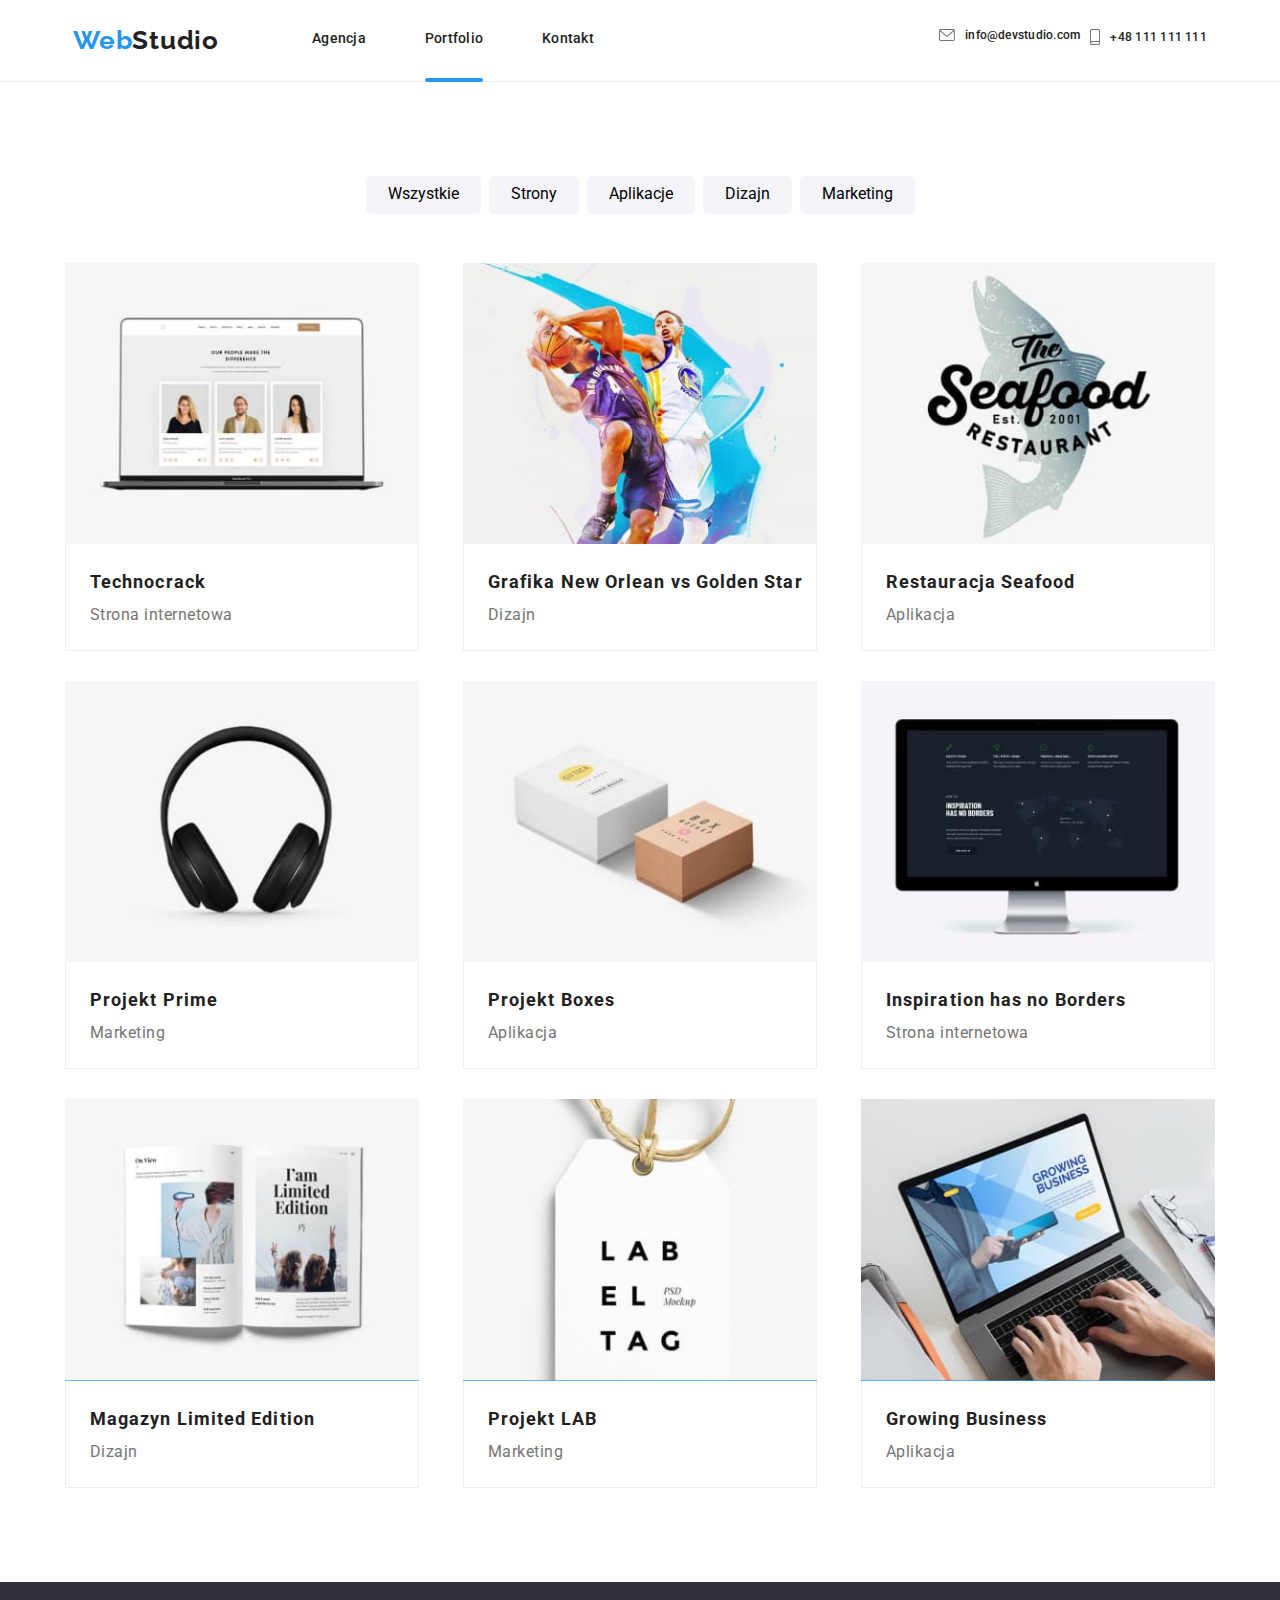
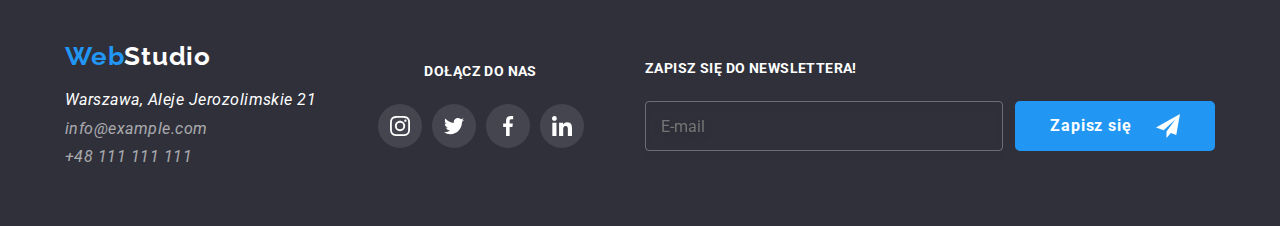
==== commit e6a648c3: "all" ====
--- a/portfolio.html
+++ b/portfolio.html
@@ -266,7 +266,7 @@
                 <li>
                   <div class="hidden-box">
                     <picture>
-                      <source srcset="./images/portfolio/paper-mob.jpeg 1x, ./images/portfolio/paper-mob@2x.jpeg 2x" media="(min-width: 320px) and (max-width: 768px)" />
+                      <source srcset="./images/portfolio/paper-mob.jpeg 1x, ./images/portfolio/paper-mob@2x.jpg 2x" media="(min-width: 320px) and (max-width: 768px)" />
                       <source srcset="./images/portfolio/paper-tab.jpeg 1x, ./images/portfolio/paper-tab@2x.jpeg 2x" media="(min-width: 768px) and (max-width: 1200px)" />
                       <source srcset="./images/portfolio/paper.jpeg 1x, ./images/portfolio/paper@2x.jpeg 2x" media="(min-width: 1200px)" />
                     <img
--- a/css/main.min.css
+++ b/css/main.min.css
@@ -1,3 +1,3 @@
 .visually-hidden{-moz-appearance:none;-webkit-appearance:none;appearance:none}.social-link{display:flex;align-items:center;justify-content:center;width:44px;height:44px;border-radius:50%;transition-property:background;transition-duration:250ms;transition-timing-function:cubic-bezier(0.4, 0, 0.2, 1);transition-delay:0}.social-link--footer:hover,.social-link--footer:focus{background:var(--main-color);transform:background}.social-link--footer{background:rgba(255,255,255,0.1);fill:var(--transparent-fill)}.backdrop{position:fixed;background-color:rgba(0,0,0,0.2);left:0;top:0;width:100%;height:100%;transition:opacity 250ms cubic-bezier(0.4, 0, 0.2, 1)}.is-hidden{opacity:0;pointer-events:none}.backdrop-menu{display:flex;flex-direction:column;justify-content:space-between;z-index:1;position:fixed;left:0;top:0;width:100%;height:100%;background-color:var(--transparent-fill);padding:48px 40px;padding-right:17.291vw;transition:opacity 250ms cubic-bezier(0.4, 0, 0.2, 1)}.modal{position:absolute;background-color:var(--transparent-fill);box-shadow:0px 1px 3px rgba(0,0,0,0.12),0px 1px 1px rgba(0,0,0,0.14),0px 2px 1px rgba(0,0,0,0.2);border-radius:4px;max-width:450px;width:100%;min-height:609px;top:50%;left:50%;transform:translate(-50%, -50%);padding:40px}@media screen and (min-width: 1200px){.modal{max-width:528px;min-height:581px}}.modal--title{font-weight:700;font-size:20px;line-height:1.15;text-align:center;letter-spacing:0.03em;color:var(--secondary-color);margin-bottom:12px}.form{margin-top:12px}.form__input{font-size:12px;line-height:1.167;letter-spacing:0.01em;color:var(--background-color);margin-bottom:10px}.form__input-last{font-size:12px;line-height:1.167;letter-spacing:0.01em;color:var(--background-color)}.form__input-bar{display:block;position:relative;margin-top:4px;margin-bottom:10px;height:40px}.form__input-area{width:100%;height:40px;padding-left:35px;border:1px solid rgba(33,33,33,0.2);border-radius:4px;transition:border-color 250ms cubic-bezier(0.4, 0, 0.2, 1)}.form__svg{position:absolute;left:12px;top:50%;transform:translateY(-50%);transition:fill 250ms cubic-bezier(0.4, 0, 0.2, 1);fill:var(--secondary-color)}.form__textarea{display:block;position:relative;margin-top:4px;margin-bottom:10px}.form__textarea-bar{resize:none;width:100%;height:120px;border:1px solid rgba(33,33,33,0.2);border-radius:4px;transition:border-color 250ms cubic-bezier(0.4, 0, 0.2, 1);padding:12px 16px;color:var(--secondary-color)}.form__textarea-bar:placeholder-shown{font-size:12px;line-height:1.167;letter-spacing:0.01em;color:rgba(117,117,117,0.5)}.form__input-area:focus,.form__textarea-bar:focus{border-color:var(--main-color);outline:none}.form__input-area:focus+.form__svg{fill:var(--main-color)}.form__policy-link{display:inline-block;margin-left:3px;margin-right:3px;color:var(--main-color)}.form__policy-text::before{display:inline-block;content:"";background-image:url("data:image/svg+xml;charset=utf8,%3Csvg width='16' height='16' viewBox='0 0 16 16' fill='none' xmlns='http://www.w3.org/2000/svg'%3E%3Cpath d='M14.2222 1.66667V13.3333H1.77778V1.66667H14.2222ZM14.2222 0H1.77778C0.8 0 0 0.75 0 1.66667V13.3333C0 14.25 0.8 15 1.77778 15H14.2222C15.2 15 16 14.25 16 13.3333V1.66667C16 0.75 15.2 0 14.2222 0Z' fill='%23212121'/%3E%3C/svg%3E");width:16px;height:16px;margin-right:8px;transition:opacity 250ms cubic-bezier(0.4, 0, 0.2, 1);opacity:0.85}.form__policy-check:checked+.form__policy-text::before{background-image:url("data:image/svg+xml;charset=utf8,%3Csvg width='16' height='16' viewBox='0 0 16 16' fill='none' xmlns='http://www.w3.org/2000/svg'%3E%3Crect width='16' height='16' rx='2' fill='%232196F3'/%3E%3Cpath d='M3.95703 7.75166L3.88825 7.68604L3.81923 7.75141L2.93123 8.59258L2.85486 8.66492L2.93097 8.73753L6.42671 12.0724L6.49574 12.1382L6.56476 12.0724L14.069 4.91352L14.1449 4.84116L14.069 4.76881L13.1873 3.92764L13.1183 3.86183L13.0493 3.92761L6.49577 10.1735L3.95703 7.75166Z' fill='white' stroke='white' stroke-width='0.2'/%3E%3C/svg%3E");opacity:1}.form__policy-text{display:flex;justify-content:center;align-items:center;font-size:12px;line-height:1.71;letter-spacing:0.03em;color:var(--background-color);margin-bottom:30px}@media screen and (min-width: 1200px){.form__policy-text{font-size:14px}}.btn-primary{width:200px;height:50px;background-color:var(--main-color);font-weight:700;font-size:16px;letter-spacing:0.06em;cursor:pointer;color:var(--transparent-fill);border-radius:5px;border:none;display:block}.btn-primary--submit{margin:0 auto}.btn-primary--form{display:flex;align-items:center;justify-content:center}.btn-primary:hover,.btn-primary:focus{background-color:#0286f1}.portfolio__btn{height:38px;background-color:var(--btn-background);border-radius:5px;cursor:pointer;border:none;padding:6px 22px;transition-property:color,- background-color, box-shadow;transition-duration:250ms;transition-timing-function:cubic-bezier(0.4, 0, 0.2, 1);transition-delay:0}.portfolio__btn:hover,.portfolio__btn:focus{background-color:var(--main-color);color:var(--transparent-fill);box-shadow:0px 3px 1px rgba(0,0,0,0.1),0px 1px 2px rgba(0,0,0,0.08),0px 2px 2px rgba(0,0,0,0.12);font-weight:bold;transform:color, background-color, box-shadow}.close-btn{position:absolute;width:30px;height:30px;padding:5px;top:8px;right:8px;border:1px solid rgba(0,0,0,0.1);border-radius:50%;cursor:pointer;background-color:var(--transparent-fill);transition:fill}.close-btn:hover,.close-btn:focus{fill:var(--main-color);transform:fill}.mobile-close-btn{position:absolute;width:40px;height:40px;padding:5px;top:10px;right:15px;cursor:pointer;fill:var(--secondary-color);background-color:var(--transparent-fill);transition:fill}.mobile-close-btn:hover,.mobile-close-btn:focus{fill:var(--main-color);transform:fill}.portfolio__buttons{display:flex;justify-content:left;align-items:center;flex-wrap:wrap;padding-bottom:34px;margin-right:-8px}.portfolio__buttons-list{flex-basis:calc(95%/3 -30px);margin-bottom:15px;margin-right:8px}@media screen and (min-width: 768px){.portfolio__buttons{justify-content:center}}.mobile-menu__link{font-weight:500;font-size:40px;line-height:1.17;letter-spacing:0.02em;color:var(--secondary-color)}.mobile-menu__list-point:not(:last-child){margin-bottom:36px}.mobile-menu__contact{margin-top:auto;margin-bottom:64px}.mobile-menu__contact-list:not(:last-child){margin-bottom:32px}.mobile-menu__tel{font-weight:500;font-size:34px;line-height:1.17;letter-spacing:0.02em}.mobile-menu__mail{font-weight:500;font-size:24px;line-height:1.17;letter-spacing:0.02em;color:var(--background-color)}.mobile-menu__social{display:flex;align-items:center;flex-wrap:wrap;justify-content:space-between}.mobile-menu__social-link{position:relative;font-weight:500;font-size:18px;line-height:1.17;letter-spacing:0.02em;color:var(--main-color)}.mobile-menu__social-list{position:relative}.mobile-menu__social-list:not(:first-child)::after{content:"";position:absolute;left:0;top:0;width:0;height:100%;border:1px solid rgba(33,33,33,0.2);transform:translateX(-10px)}:root{--main-color: #2196f3;--secondary-color: #212121;--background-color: #757575;--footer-background: #2f303a;--transparent-fill: #ffffff;--btn-background: #f5f4fa;--portfolio-frames: #eeeeee;--header-border: #ECECEC;--svg-color: #afb1b8;--gradient: rgba(47, 48, 58, 0.4);--logo-font: 'Raleway';--body-font: 'Roboto'}body{font-family:var(--body-font);font-style:normal;color:var(--background-color);max-width:1600;margin:0 auto}h1,h2,h3,h4,h5,h6,ul,ol,p{margin:0;padding:0}img{display:block;max-width:100%;height:auto}.list{list-style:none}.link{text-decoration:none}.container{width:100%;padding-left:15px;padding-right:15px;margin-right:auto;margin-left:auto}.section{padding-top:60px;padding-bottom:60px}@media screen and (min-width: 480px) and (max-width: 768px){.container{max-width:480px}}@media screen and (min-width: 768px){.container{max-width:768px}}@media screen and (min-width: 768px) and (min-width: 1200px){.container{max-width:1200px;padding-left:25px;padding-right:25px}.section{padding-top:94px;padding-bottom:94px}}.logo{text-decoration:none}.logo--blue,.logo--black,.logo--white{font-family:var(--logo-font);font-weight:700;font-size:24px;line-height:1.1;letter-spacing:0.03em}.logo--blue{color:var(--main-color)}.logo--black{color:var(--secondary-color)}.logo--white{color:var(--transparent-fill)}@media screen and (min-width: 1200px){.logo{text-decoration:none}.logo--blue,.logo--black,.logo--white{font-size:26px}}.header{display:flex;justify-content:space-between;align-items:center;padding:0 15px;max-width:320px}.header__div{display:flex;align-items:center;justify-content:space-evenly;padding:16px 0}.header__logo-div{margin-right:120px}.header__menu{display:block;width:40px;height:40px}.header--border{border-bottom:1px solid var(--header-border)}.header__mail,.header__tel,.header__contact{display:none}.header .nav-header{display:none}.header .menu--hover{text-decoration:none;color:var(--secondary-color);transition-property:color, fill;transition-duration:250ms;transition-timing-function:cubic-bezier(0.4, 0, 0.2, 1);transition-delay:0;cursor:pointer}.header .menu--hover:hover,.header .menu--hover:focus{color:var(--main-color);transform:color;fill:var(--main-color)}@media screen and (min-width: 480px){.header{max-width:480px}.header__logo-div{margin-right:276px}}@media screen and (min-width: 768px){.header{max-width:768px}.header__logo-div{margin-right:83px}.header__div{padding:26px 0}.header__menu{display:none}.header__mail{margin-bottom:10px}.header__mail,.header__tel{display:flex;justify-content:start;align-items:center;color:var(--background-color);fill:var(--background-color)}.header__mail:hover,.header__mail:focus,.header__tel:hover,.header__tel:focus{color:var(--main-color);transform:color;fill:var(--main-color)}.header__mail-svg{width:14px;height:10px;margin-right:10px}.header__tel-svg{width:10px;height:14px;margin-right:10px}.header__contact{display:flex;flex-direction:column;color:var(--background-color);font-size:12px;line-height:1.14px;letter-spacing:0.02em;font-weight:500}.header .nav-header{display:unset;margin-left:auto;margin-right:101px}.header .nav-header__list{display:flex;align-items:center;justify-content:space-between;min-width:282px;font-size:14px;line-height:1.14px;letter-spacing:0.02em;font-weight:500}.header .link--hover{text-decoration:none;color:var(--secondary-color);transition-property:color, fill;transition-duration:250ms;transition-timing-function:cubic-bezier(0.4, 0, 0.2, 1);transition-delay:0}.header .link--hover:hover,.header .link--hover:focus{color:var(--main-color);transform:color;fill:var(--main-color)}.header .active::after{content:"";display:block;border-bottom:4px solid var(--main-color);border-radius:2px;transform:translateY(41px)}.header .active--choose::after{content:"";display:block;border-bottom:4px solid transparent;border-radius:2px;transform:scaleX(0) translateY(41px);transform-origin:right;transition:transform 150ms ease-in}.header .active--choose:hover::after,.header .active--choose:focus::after{content:"";display:block;border-bottom:4px solid var(--main-color);border-radius:2px;transform:scaleX(1) translateY(41px);transform-origin:left}}@media screen and (min-width: 1200px){.header{justify-content:center;max-width:1600px}.header__logo-div{margin-right:93px}.header__div{padding:26px 0}.header__menu{display:none}.header__mail{margin-right:10px}.header__mail-svg{width:16px;height:12px;margin-right:10px}.header__tel-svg{width:10px;height:16px;margin-right:10px}.header__contact{display:flex;flex-direction:row}.header .nav-header{display:unset;margin-left:auto;margin-right:345px}.header .active::after{transform:translateY(39px)}.header .active--choose::after{content:"";transform:scaleX(0) translateY(39px)}.header .active--choose:hover::after,.header .active--choose:focus::after{content:"";transform:scaleX(1) translateY(39px)}}.footer{background-color:var(--footer-background);padding:60px 0}.footer__flex{display:flex;flex-direction:column;justify-content:center;align-items:center;flex-wrap:wrap}.footer__flex-item{margin-bottom:60px}.footer .logo{display:flex;justify-content:center}.footer__social-media{display:flex;justify-content:center;flex-direction:column;width:206px;height:80px;text-align:center}.footer--headers{font-size:14px;line-height:1.71;letter-spacing:0.03em;text-transform:uppercase;color:var(--transparent-fill);margin-bottom:20px;font-weight:700}.footer-social{display:flex;align-items:center;justify-content:space-between;height:44px}.footer__form{display:flex;flex-direction:column;justify-content:center;text-align:center}.footer-form{width:100%}.footer-form__span{display:flex;flex-direction:column;justify-content:center;align-items:center}.footer-form .btn-primary{margin-top:20px}.footer-form__textbox{display:block;width:91vw;max-width:450px;height:50px;background-color:transparent;border:1px solid rgba(255,255,255,0.3);box-sizing:border-box;filter:drop-shadow(0px 4px 4px rgba(0,0,0,0.15));border-radius:4px;padding:16px 15px;color:var(--transparent-fill)}.footer-form__textbox:focus{outline:none}.footer-form__svg{width:24px;height:24px;margin-left:24px}.address{text-align:center}.address--font{font-weight:400;line-height:1.2;letter-spacing:0.03em}.address--color-main{color:var(--transparent-fill)}.address--color-second{color:rgba(255,255,255,0.6)}.address__list-point:not(:last-child){padding-bottom:9px}.address__list-point:first-child{padding-top:20px}.link--hover{text-decoration:none;transition-property:color, fill;transition-duration:250ms;transition-timing-function:cubic-bezier(0.4, 0, 0.2, 1);transition-delay:0}.link--hover:hover,.link--hover:focus{color:var(--main-color);transform:color;fill:var(--main-color)}@media screen and (min-width: 480px){.footer__flex{max-width:480px}}@media screen and (min-width: 768px){.footer__flex{max-width:768px;flex-direction:row;justify-content:space-around}.footer__flex-item{flex-basis:calc(95%/2)}}@media screen and (min-width: 1200px){.footer__flex{flex-wrap:nowrap;max-width:1200px;justify-content:space-between}.footer__flex-item{flex-basis:unset;margin-bottom:unset}.footer__form{text-align:left}.footer .logo{justify-content:start}.footer .address{text-align:left}.footer-form__span{display:flex;flex-direction:row;justify-content:center;align-items:center}.footer-form .btn-primary{margin-top:unset}.footer-form__textbox{max-width:358px}}.main__background{background-image:linear-gradient(var(--gradient), var(--gradient)),url(../images/main/hero-mob.jpeg);background-size:cover}.main-site{display:flex;justify-content:center;align-items:center;flex-direction:column}.main-site__headline{width:100%;font-weight:900;font-size:26px;line-height:1.61;text-align:center;letter-spacing:0.06em;text-transform:uppercase;color:var(--transparent-fill);padding-top:106px;padding-bottom:30px}.main-site__btn{padding-bottom:106px}.main-description,.about-us__list,.main-crew{display:flex;align-items:center;justify-content:space-evenly;flex-direction:row}.main-headline{font-weight:700;font-size:28px;line-height:1.17;text-align:center;letter-spacing:0.03em;color:var(--secondary-color);padding-bottom:30px}@media screen and (min-device-pixel-ratio: 2) and (min-width: 320px) and (max-width: 768px), screen and (-webkit-min-device-pixel-ratio: 2) and (min-width: 320px) and (max-width: 768px), screen and (min-resolution: 192dpi) and (min-width: 320px) and (max-width: 768px), screen and (min-resolution: 2dppx) and (min-width: 320px) and (max-width: 768px){.main__background{background-image:linear-gradient(var(--gradient), var(--gradient)),url(../images/main/hero-mob@2x.jpeg)}}@media screen and (min-width: 768px){.main__background{background-image:linear-gradient(var(--gradient), var(--gradient)),url(../images/main/hero-tab.jpeg)}}@media screen and (min-device-pixel-ratio: 2) and (min-width: 768px) and (max-width: 1200px), screen and (-webkit-min-device-pixel-ratio: 2) and (min-width: 768px) and (max-width: 1200px), screen and (min-resolution: 192dpi) and (min-width: 768px) and (max-width: 1200px), screen and (min-resolution: 2dppx) and (min-width: 768px) and (max-width: 1200px){.main__background{background-image:linear-gradient(var(--gradient), var(--gradient)),url(../images/main/hero-tab@2x.jpeg)}}@media screen and (min-width: 1200px){.main__background{background-image:linear-gradient(var(--gradient), var(--gradient)),url(../images/main/hero.jpeg)}}@media screen and (min-device-pixel-ratio: 2) and (min-width: 1200px), screen and (-webkit-min-device-pixel-ratio: 2) and (min-width: 1200px), screen and (min-resolution: 192dpi) and (min-width: 1200px), screen and (min-resolution: 2dppx) and (min-width: 1200px){.main__background{background-image:linear-gradient(var(--gradient), var(--gradient)),url(../images/main/hero@2x.jpeg)}}.main-description{padding:60px 0;display:flex;align-items:center;justify-content:space-evenly;flex-direction:column;flex-wrap:wrap;margin-bottom:-30px}.main-description__list{flex-basis:calc(100%);margin-bottom:30px;max-width:95%}.main-description__text{font-size:14px;line-height:1.71;letter-spacing:0.03em}.main-description__pic{display:flex;justify-content:center;align-items:center;background-color:var(--btn-background);padding:25px 0px;margin-bottom:30px;box-shadow:0px 3px 1px rgba(0,0,0,0.01),0px 1px 2px rgba(0,0,0,0.05),0px 2px 2px rgba(0,0,0,0.09)}.main-description__title{font-weight:700;font-size:14px;line-height:1.43;letter-spacing:0.03em;text-transform:uppercase;color:var(--secondary-color);text-align:center}@media screen and (min-width: 480px){.main-description{max-width:480px}}@media screen and (min-width: 768px){.main-description{max-width:768px;flex-direction:row}.main-description__list{flex-basis:calc(95%/2)}}@media screen and (min-width: 1200px){.main-description{flex-direction:row;max-width:1200px}.main-description__list{flex-basis:calc(95%/4)}.main-description__list:nth-child(-n+2){margin-bottom:30px}}.about-us{display:none}@media screen and (min-width: 1200px){.about-us{max-width:1200px;display:unset}.about-us__list{display:flex;align-items:center;justify-content:center}.about-us__list-point{position:relative}.about-us__list-point:not(:last-child){margin-right:30px}.about-us__text{position:absolute;background:rgba(47,48,58,0.8);color:var(--transparent-fill);bottom:0;left:0;width:370px;height:70px;text-align:center;font-weight:700;font-size:14px;text-transform:uppercase;letter-spacing:0.03em;padding-top:27px}}.third-section-bcgd{background-color:var(--btn-background)}.crew__list{display:flex;align-items:center;justify-content:center;flex-wrap:wrap;flex-direction:column}.crew__list-point{border-bottom-left-radius:5px;border-bottom-right-radius:5px;filter:drop-shadow(0px 4px 4px rgba(0,0,0,0.25))}.crew__list-point:not(:last-child){margin-bottom:30px}.social-list{display:flex;align-items:center;justify-content:center}.crew__fig{margin:0px;background-color:var(--transparent-fill);transition:250ms cubic-bezier(0.4, 0, 0.2, 1)}.crew-fig__list-name{font-weight:500;font-size:16px;line-height:1.18;letter-spacing:0.03em;color:var(--secondary-color);padding-top:30px;padding-bottom:10px}.crew-fig__list-tag{font-size:16px;line-height:1.18;letter-spacing:0.03em;padding-bottom:16px;color:var(--background-color)}.crew-fig__list-name,.crew-fig__list-tag{text-align:center}.crew-fig__image{width:100%;height:100%}.crew-fig__list .social-list{padding-bottom:26px}.social-link--crew{fill:var(--svg-color)}.social-link--crew.social-link--crew:hover,.social-link--crew.social-link--crew:focus{background-color:var(--main-color);fill:var(--transparent-fill);transform:fill, background}@media screen and (min-width: 480px){.crew{max-width:480px}}@media screen and (min-width: 768px){.crew{max-width:768px}.crew__fig{margin-right:30px;margin-bottom:30px}.crew__list{display:flex;flex-direction:row;margin-right:-30px;margin-bottom:-30px}.crew__list-point{flex-basis:calc(95%/2)}.crew__list-point:not(:last-child){margin-bottom:0}}@media screen and (min-width: 1200px){.crew{max-width:1200px}.crew__fig{background-color:var(--transparent-fill);transition:250ms cubic-bezier(0.4, 0, 0.2, 1)}.crew__fig:hover,.crew__fig:focus{transform:scale(105%)}.crew__list-point{flex-basis:calc(95%/4)}}.clients__list{display:flex;align-items:center;justify-content:center;flex-wrap:wrap;margin-left:-30px;margin-top:-30px}.clients__list-point{margin-left:30px;margin-top:30px;flex-basis:calc(100% / 2 - 30px)}.clients__list-link{display:flex;justify-content:center;align-items:center;padding:16px 0px;border:1px solid var(--svg-color);border-radius:4px;fill:var(--svg-color);transition-property:fill, border;transition-duration:250ms;transition-timing-function:cubic-bezier(0.4, 0, 0.2, 1);transition-delay:0}.clients__list-link:hover,.clients__list-link:focus{fill:var(--main-color);border:1px solid var(--main-color);transform:fill, border}@media screen and (min-width: 480px){.clients__list{max-width:480px}}@media screen and (min-width: 768px){.clients__list{max-width:768px}.clients__list-point{flex-basis:calc(100% / 3 - 30px)}}@media screen and (min-width: 1200px){.clients__list{max-width:1200px}.clients__list-point{flex-basis:calc(100% / 6 - 30px)}}.product{display:flex;justify-content:space-around;align-items:center;flex-wrap:wrap;margin-bottom:-30px}.product__title{font-weight:700;font-size:18px;line-height:2;letter-spacing:0.06em;color:var(--secondary-color)}.product__list{flex-basis:100%;max-width:354px;transition-property:box-shadow;transition-duration:250ms;transition-timing-function:cubic-bezier(0.4, 0, 0.2, 1);transition-delay:0;margin-bottom:30px}.product__list:hover,.product__list:focus{box-shadow:0px 1px 1px rgba(0,0,0,0.12),0px 4px 4px rgba(0,0,0,0.06),1px 4px 6px rgba(0,0,0,0.16);transform:box-shadow}.product__fig{margin:0}.product__figcap{padding-top:20px;padding-left:24px;border-bottom:1px solid var(--portfolio-frames);border-left:1px solid var(--portfolio-frames);border-right:1px solid var(--portfolio-frames)}.product__img-text{font-size:16px;line-height:1.88;padding-bottom:20px;letter-spacing:0.03em}@media screen and (min-width: 768px){.product{max-width:768px;justify-content:space-between}.product__list{flex-basis:calc(95%/2);width:100%}}@media screen and (min-width: 1200px){.product{max-width:1200px;justify-content:space-between}.product__list{flex-basis:calc(95%/3);width:100%}}.hidden-box{position:relative;overflow:hidden}.overlay{position:absolute;top:0;left:0;width:100%;height:100%;transition-property:color,translateY(100%);transition-duration:250ms;transition-timing-function:cubic-bezier(0.4, 0, 0.2, 1);transition-delay:0;background-color:rgba(33,150,243,0.9);transform:translateY(100%);font-size:18px;color:var(--transparent-fill);padding:49px 45px 49px 24px;line-height:1.56;letter-spacing:0.03em}.product__fig:hover .overlay{transform:translateY(0)}
+ background-color, box-shadow;transition-duration:250ms;transition-timing-function:cubic-bezier(0.4, 0, 0.2, 1);transition-delay:0}.portfolio__btn:hover,.portfolio__btn:focus{background-color:var(--main-color);color:var(--transparent-fill);box-shadow:0px 3px 1px rgba(0,0,0,0.1),0px 1px 2px rgba(0,0,0,0.08),0px 2px 2px rgba(0,0,0,0.12);font-weight:bold;transform:color, background-color, box-shadow}.close-btn{position:absolute;width:30px;height:30px;padding:5px;top:8px;right:8px;border:1px solid rgba(0,0,0,0.1);border-radius:50%;cursor:pointer;background-color:var(--transparent-fill);transition:fill}.close-btn:hover,.close-btn:focus{fill:var(--main-color);transform:fill}.mobile-close-btn{position:absolute;width:40px;height:40px;padding:5px;top:10px;right:15px;cursor:pointer;fill:var(--secondary-color);background-color:var(--transparent-fill);transition:fill}.mobile-close-btn:hover,.mobile-close-btn:focus{fill:var(--main-color);transform:fill}.portfolio__buttons{display:flex;justify-content:left;align-items:center;flex-wrap:wrap;padding-bottom:34px;margin-right:-8px}.portfolio__buttons-list{flex-basis:calc(95%/3 -30px);margin-bottom:15px;margin-right:8px}@media screen and (min-width: 768px){.portfolio__buttons{justify-content:center}}.mobile-menu__link{font-weight:500;font-size:40px;line-height:1.17;letter-spacing:0.02em;color:var(--secondary-color)}.mobile-menu__list-point:not(:last-child){margin-bottom:36px}.mobile-menu__contact{margin-top:auto;margin-bottom:64px}.mobile-menu__contact-list:not(:last-child){margin-bottom:32px}.mobile-menu__tel{font-weight:500;font-size:34px;line-height:1.17;letter-spacing:0.02em}.mobile-menu__mail{font-weight:500;font-size:24px;line-height:1.17;letter-spacing:0.02em;color:var(--background-color)}.mobile-menu__social{display:flex;align-items:center;flex-wrap:wrap;justify-content:space-between}.mobile-menu__social-link{position:relative;font-weight:500;font-size:18px;line-height:1.17;letter-spacing:0.02em;color:var(--main-color)}.mobile-menu__social-list{position:relative}.mobile-menu__social-list:not(:first-child)::after{content:"";position:absolute;left:0;top:0;width:0;height:100%;border:1px solid rgba(33,33,33,0.2);transform:translateX(-10px)}:root{--main-color: #2196f3;--secondary-color: #212121;--background-color: #757575;--footer-background: #2f303a;--transparent-fill: #ffffff;--btn-background: #f5f4fa;--portfolio-frames: #eeeeee;--header-border: #ECECEC;--svg-color: #afb1b8;--gradient: rgba(47, 48, 58, 0.4);--logo-font: 'Raleway';--body-font: 'Roboto'}body{font-family:var(--body-font);font-style:normal;color:var(--background-color);max-width:1600;margin:0 auto}h1,h2,h3,h4,h5,h6,ul,ol,p{margin:0;padding:0}img{display:block;max-width:100%;height:auto}.list{list-style:none}.link{text-decoration:none}.container{width:100%;padding-left:15px;padding-right:15px;margin-right:auto;margin-left:auto}.section{padding-top:60px;padding-bottom:60px}@media screen and (min-width: 480px) and (max-width: 768px){.container{max-width:480px}}@media screen and (min-width: 768px){.container{max-width:768px}}@media screen and (min-width: 768px) and (min-width: 1200px){.container{max-width:1200px;padding-left:25px;padding-right:25px}.section{padding-top:94px;padding-bottom:94px}}.logo{text-decoration:none}.logo--blue,.logo--black,.logo--white{font-family:var(--logo-font);font-weight:700;font-size:24px;line-height:1.1;letter-spacing:0.03em}.logo--blue{color:var(--main-color)}.logo--black{color:var(--secondary-color)}.logo--white{color:var(--transparent-fill)}@media screen and (min-width: 1200px){.logo{text-decoration:none}.logo--blue,.logo--black,.logo--white{font-size:26px}}.header{display:flex;justify-content:space-between;align-items:center;padding:0 15px;max-width:320px}.header__div{display:flex;align-items:center;justify-content:space-evenly;padding:16px 0}.header__logo-div{margin-right:120px}.header__menu{display:block;width:40px;height:40px}.header--border{border-bottom:1px solid var(--header-border)}.header__mail,.header__tel,.header__contact{display:none}.header .nav-header{display:none}.header .menu--hover{text-decoration:none;color:var(--secondary-color);transition-property:color, fill;transition-duration:250ms;transition-timing-function:cubic-bezier(0.4, 0, 0.2, 1);transition-delay:0;cursor:pointer}.header .menu--hover:hover,.header .menu--hover:focus{color:var(--main-color);transform:color;fill:var(--main-color)}@media screen and (min-width: 480px){.header{max-width:480px}.header__logo-div{margin-right:276px}}@media screen and (min-width: 768px){.header{max-width:768px}.header__logo-div{margin-right:83px}.header__div{padding:26px 0}.header__menu{display:none}.header__mail{margin-bottom:10px}.header__mail,.header__tel{display:flex;justify-content:start;align-items:center;color:var(--background-color);fill:var(--background-color)}.header__mail:hover,.header__mail:focus,.header__tel:hover,.header__tel:focus{color:var(--main-color);transform:color;fill:var(--main-color)}.header__mail-svg{width:14px;height:10px;margin-right:10px}.header__tel-svg{width:10px;height:14px;margin-right:10px}.header__contact{display:flex;flex-direction:column;color:var(--background-color);font-size:12px;line-height:1.14px;letter-spacing:0.02em;font-weight:500}.header .nav-header{display:unset;margin-left:auto;margin-right:101px}.header .nav-header__list{display:flex;align-items:center;justify-content:space-between;min-width:282px;font-size:14px;line-height:1.14px;letter-spacing:0.02em;font-weight:500}.header .link--hover{text-decoration:none;color:var(--secondary-color);transition-property:color, fill;transition-duration:250ms;transition-timing-function:cubic-bezier(0.4, 0, 0.2, 1);transition-delay:0}.header .link--hover:hover,.header .link--hover:focus{color:var(--main-color);transform:color;fill:var(--main-color)}.header .active::after{content:"";display:block;border-bottom:4px solid var(--main-color);border-radius:2px;transform:translateY(41px)}.header .active--choose::after{content:"";display:block;border-bottom:4px solid transparent;border-radius:2px;transform:scaleX(0) translateY(41px);transform-origin:right;transition:transform 150ms ease-in}.header .active--choose:hover::after,.header .active--choose:focus::after{content:"";display:block;border-bottom:4px solid var(--main-color);border-radius:2px;transform:scaleX(1) translateY(41px);transform-origin:left}}@media screen and (min-width: 1200px){.header{justify-content:center;max-width:1600px}.header__logo-div{margin-right:93px}.header__div{padding:26px 0}.header__menu{display:none}.header__mail{margin-right:10px}.header__mail-svg{width:16px;height:12px;margin-right:10px}.header__tel-svg{width:10px;height:16px;margin-right:10px}.header__contact{display:flex;flex-direction:row}.header .nav-header{display:unset;margin-left:auto;margin-right:345px}.header .active::after{transform:translateY(39px)}.header .active--choose::after{content:"";transform:scaleX(0) translateY(39px)}.header .active--choose:hover::after,.header .active--choose:focus::after{content:"";transform:scaleX(1) translateY(39px)}}.footer{background-color:var(--footer-background);padding:60px 0}.footer__flex{display:flex;flex-direction:column;justify-content:center;align-items:center;flex-wrap:wrap}.footer__flex-item{margin-bottom:60px}.footer .logo{display:flex;justify-content:center}.footer__social-media{display:flex;justify-content:center;flex-direction:column;width:206px;height:80px;text-align:center}.footer--headers{font-size:14px;line-height:1.71;letter-spacing:0.03em;text-transform:uppercase;color:var(--transparent-fill);margin-bottom:20px;font-weight:700}.footer-social{display:flex;align-items:center;justify-content:space-between;height:44px}.footer__form{display:flex;flex-direction:column;justify-content:center;text-align:center}.footer-form{width:100%}.footer-form__span{display:flex;flex-direction:column;justify-content:center;align-items:center}.footer-form .btn-primary{margin-top:20px}.footer-form__textbox{display:block;width:91vw;max-width:450px;height:50px;background-color:transparent;border:1px solid rgba(255,255,255,0.3);box-sizing:border-box;filter:drop-shadow(0px 4px 4px rgba(0,0,0,0.15));border-radius:4px;padding:16px 15px;color:var(--transparent-fill)}.footer-form__textbox:focus{outline:none}.footer-form__svg{width:24px;height:24px;margin-left:24px}.address{text-align:center}.address--font{font-weight:400;line-height:1.2;letter-spacing:0.03em}.address--color-main{color:var(--transparent-fill)}.address--color-second{color:rgba(255,255,255,0.6)}.address__list-point:not(:last-child){padding-bottom:9px}.address__list-point:first-child{padding-top:20px}.link--hover{text-decoration:none;transition-property:color, fill;transition-duration:250ms;transition-timing-function:cubic-bezier(0.4, 0, 0.2, 1);transition-delay:0}.link--hover:hover,.link--hover:focus{color:var(--main-color);transform:color;fill:var(--main-color)}@media screen and (min-width: 480px){.footer__flex{max-width:480px}}@media screen and (min-width: 768px){.footer__flex{max-width:768px;flex-direction:row;justify-content:space-around}.footer__flex-item{flex-basis:calc(95%/2)}}@media screen and (min-width: 1200px){.footer__flex{flex-wrap:nowrap;max-width:1200px;justify-content:space-between}.footer__flex-item{flex-basis:unset;margin-bottom:unset}.footer__form{text-align:left}.footer .logo{justify-content:start}.footer .address{text-align:left}.footer-form__span{display:flex;flex-direction:row;justify-content:center;align-items:center}.footer-form .btn-primary{margin-top:unset}.footer-form__textbox{max-width:358px;margin-right:12px}}.main__background{background-image:linear-gradient(var(--gradient), var(--gradient)),url(../images/main/hero-mob.jpeg);background-size:cover;max-width:1600pxłó}.main-site{display:flex;justify-content:center;align-items:center;flex-direction:column}.main-site__headline{width:100%;font-weight:900;font-size:26px;line-height:1.61;text-align:center;letter-spacing:0.06em;text-transform:uppercase;color:var(--transparent-fill);padding-top:106px;padding-bottom:30px}.main-site__btn{padding-bottom:106px}.main-description,.about-us__list,.main-crew{display:flex;align-items:center;justify-content:space-evenly;flex-direction:row}.main-headline{font-weight:700;font-size:28px;line-height:1.17;text-align:center;letter-spacing:0.03em;color:var(--secondary-color);padding-bottom:30px}@media screen and (min-device-pixel-ratio: 2) and (min-width: 320px) and (max-width: 768px), screen and (-webkit-min-device-pixel-ratio: 2) and (min-width: 320px) and (max-width: 768px), screen and (min-resolution: 192dpi) and (min-width: 320px) and (max-width: 768px), screen and (min-resolution: 2dppx) and (min-width: 320px) and (max-width: 768px){.main__background{background-image:linear-gradient(var(--gradient), var(--gradient)),url(../images/main/hero-mob@2x.jpeg)}}@media screen and (min-width: 768px){.main__background{background-image:linear-gradient(var(--gradient), var(--gradient)),url(../images/main/hero-tab.jpeg)}}@media screen and (min-device-pixel-ratio: 2) and (min-width: 768px) and (max-width: 1200px), screen and (-webkit-min-device-pixel-ratio: 2) and (min-width: 768px) and (max-width: 1200px), screen and (min-resolution: 192dpi) and (min-width: 768px) and (max-width: 1200px), screen and (min-resolution: 2dppx) and (min-width: 768px) and (max-width: 1200px){.main__background{background-image:linear-gradient(var(--gradient), var(--gradient)),url(../images/main/hero-tab@2x.jpeg)}}@media screen and (min-width: 1200px){.main__background{background-image:linear-gradient(var(--gradient), var(--gradient)),url(../images/main/hero.jpeg)}}@media screen and (min-device-pixel-ratio: 2) and (min-width: 1200px), screen and (-webkit-min-device-pixel-ratio: 2) and (min-width: 1200px), screen and (min-resolution: 192dpi) and (min-width: 1200px), screen and (min-resolution: 2dppx) and (min-width: 1200px){.main__background{background-image:linear-gradient(var(--gradient), var(--gradient)),url(../images/main/hero@2x.jpeg)}}.main-description{padding:60px 0;display:flex;align-items:center;justify-content:space-evenly;flex-direction:column;flex-wrap:wrap;margin-bottom:-30px}.main-description__list{flex-basis:calc(100%);margin-bottom:30px;max-width:95%}.main-description__text{font-size:14px;line-height:1.71;letter-spacing:0.03em}.main-description__pic{display:flex;justify-content:center;align-items:center;background-color:var(--btn-background);padding:25px 0px;margin-bottom:30px;box-shadow:0px 3px 1px rgba(0,0,0,0.01),0px 1px 2px rgba(0,0,0,0.05),0px 2px 2px rgba(0,0,0,0.09)}.main-description__title{font-weight:700;font-size:14px;line-height:1.43;letter-spacing:0.03em;text-transform:uppercase;color:var(--secondary-color);text-align:center}@media screen and (min-width: 480px){.main-description{max-width:480px}}@media screen and (min-width: 768px){.main-description{max-width:768px;flex-direction:row}.main-description__list{flex-basis:calc(95%/2)}}@media screen and (min-width: 1200px){.main-description{flex-direction:row;max-width:1200px}.main-description__list{flex-basis:calc(95%/4)}.main-description__list:nth-child(-n+2){margin-bottom:30px}}.about-us{display:none}@media screen and (min-width: 1200px){.about-us{display:unset;max-width:1200px}.about-us__list{display:flex;align-items:center;justify-content:center;padding-bottom:94px}.about-us__list-point{position:relative}.about-us__list-point:not(:last-child){margin-right:30px}.about-us__text{position:absolute;background:rgba(47,48,58,0.8);color:var(--transparent-fill);bottom:0;left:0;width:370px;height:70px;text-align:center;font-weight:700;font-size:14px;text-transform:uppercase;letter-spacing:0.03em;padding-top:27px}}.third-section-bcgd{background-color:var(--btn-background)}.crew__list{display:flex;align-items:center;justify-content:center;flex-wrap:wrap;flex-direction:column}.crew__list-point{border-bottom-left-radius:5px;border-bottom-right-radius:5px;filter:drop-shadow(0px 4px 4px rgba(0,0,0,0.25))}.crew__list-point:not(:last-child){margin-bottom:30px}.social-list{display:flex;align-items:center;justify-content:center}.crew__fig{margin:0px;background-color:var(--transparent-fill);transition:250ms cubic-bezier(0.4, 0, 0.2, 1)}.crew-fig__list-name{font-weight:500;font-size:16px;line-height:1.18;letter-spacing:0.03em;color:var(--secondary-color);padding-top:30px;padding-bottom:10px}.crew-fig__list-tag{font-size:16px;line-height:1.18;letter-spacing:0.03em;padding-bottom:16px;color:var(--background-color)}.crew-fig__list-name,.crew-fig__list-tag{text-align:center}.crew-fig__image{width:100%;height:100%}.crew-fig__list .social-list{padding-bottom:26px}.social-link--crew{fill:var(--svg-color)}.social-link--crew.social-link--crew:hover,.social-link--crew.social-link--crew:focus{background-color:var(--main-color);fill:var(--transparent-fill);transform:fill, background}@media screen and (min-width: 480px){.crew{max-width:480px}}@media screen and (min-width: 768px){.crew{max-width:768px}.crew__fig{margin-right:30px;margin-bottom:30px}.crew__list{display:flex;flex-direction:row;margin-right:-30px;margin-bottom:-30px}.crew__list-point{flex-basis:calc(95%/2)}.crew__list-point:not(:last-child){margin-bottom:0}}@media screen and (min-width: 1200px){.crew{max-width:1200px}.crew__fig{background-color:var(--transparent-fill);transition:250ms cubic-bezier(0.4, 0, 0.2, 1)}.crew__fig:hover,.crew__fig:focus{transform:scale(105%)}.crew__list-point{flex-basis:calc(95%/4)}}.clients__list{display:flex;align-items:center;justify-content:center;flex-wrap:wrap;margin-left:-30px;margin-top:-30px}.clients__list-point{margin-left:30px;margin-top:30px;flex-basis:calc(100% / 2 - 30px)}.clients__list-link{display:flex;justify-content:center;align-items:center;padding:16px 0px;border:1px solid var(--svg-color);border-radius:4px;fill:var(--svg-color);transition-property:fill, border;transition-duration:250ms;transition-timing-function:cubic-bezier(0.4, 0, 0.2, 1);transition-delay:0}.clients__list-link:hover,.clients__list-link:focus{fill:var(--main-color);border:1px solid var(--main-color);transform:fill, border}@media screen and (min-width: 480px){.clients__list{max-width:480px}}@media screen and (min-width: 768px){.clients__list{max-width:768px}.clients__list-point{flex-basis:calc(100% / 3 - 30px)}}@media screen and (min-width: 1200px){.clients__list{max-width:1200px}.clients__list-point{flex-basis:calc(100% / 6 - 30px)}}.product{display:flex;justify-content:space-around;align-items:center;flex-wrap:wrap;margin-bottom:-30px}.product__title{font-weight:700;font-size:18px;line-height:2;letter-spacing:0.06em;color:var(--secondary-color)}.product__list{flex-basis:100%;max-width:354px;transition-property:box-shadow;transition-duration:250ms;transition-timing-function:cubic-bezier(0.4, 0, 0.2, 1);transition-delay:0;margin-bottom:30px}.product__list:hover,.product__list:focus{box-shadow:0px 1px 1px rgba(0,0,0,0.12),0px 4px 4px rgba(0,0,0,0.06),1px 4px 6px rgba(0,0,0,0.16);transform:box-shadow}.product__fig{margin:0}.product__figcap{padding-top:20px;padding-left:24px;border-bottom:1px solid var(--portfolio-frames);border-left:1px solid var(--portfolio-frames);border-right:1px solid var(--portfolio-frames)}.product__img-text{font-size:16px;line-height:1.88;padding-bottom:20px;letter-spacing:0.03em}@media screen and (min-width: 768px){.product{max-width:768px;justify-content:space-between}.product__list{flex-basis:calc(95%/2);width:100%}}@media screen and (min-width: 1200px){.product{max-width:1200px;justify-content:space-between}.product__list{flex-basis:calc(95%/3);width:100%}}.hidden-box{position:relative;overflow:hidden}.overlay{position:absolute;top:0;left:0;width:100%;height:100%;transition-property:color,translateY(100%);transition-duration:250ms;transition-timing-function:cubic-bezier(0.4, 0, 0.2, 1);transition-delay:0;background-color:rgba(33,150,243,0.9);transform:translateY(100%);font-size:18px;color:var(--transparent-fill);padding:49px 45px 49px 24px;line-height:1.56;letter-spacing:0.03em}.product__fig:hover .overlay{transform:translateY(0)}
 /*# sourceMappingURL=main.min.css.map */